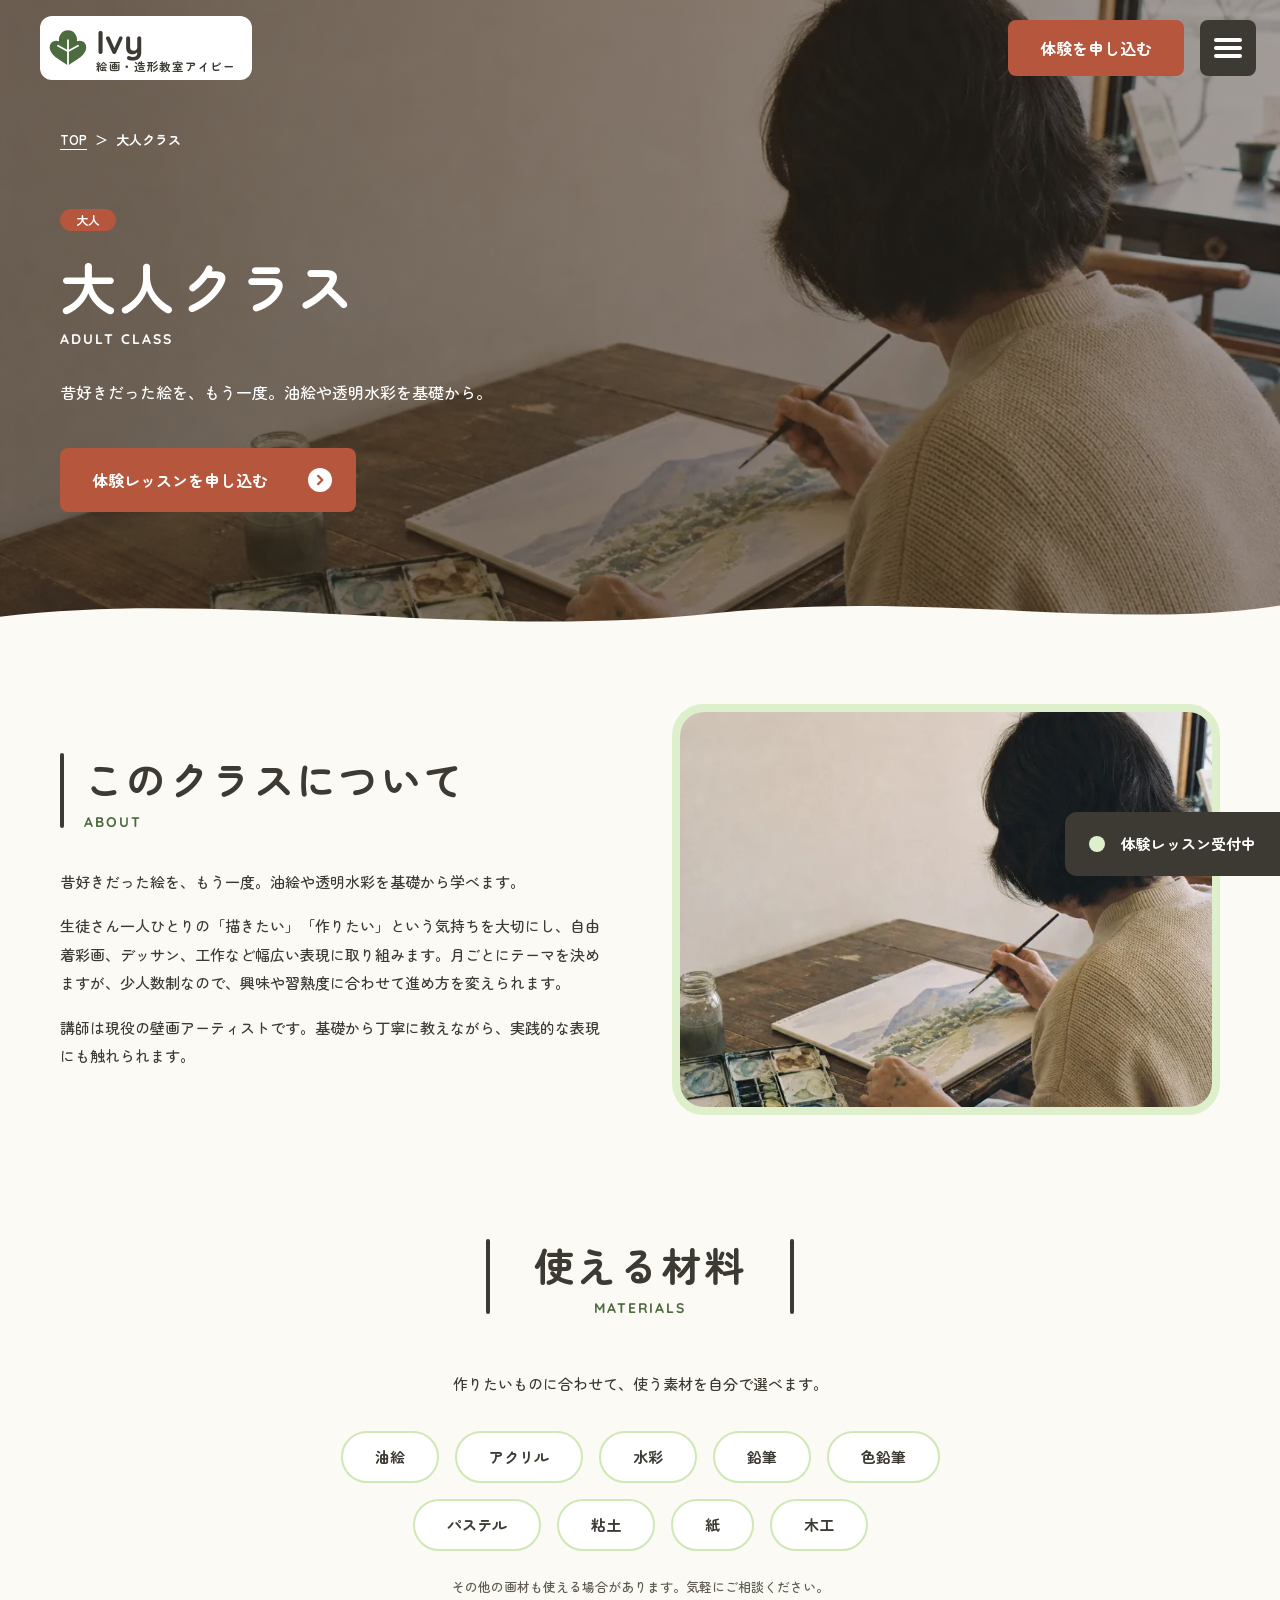
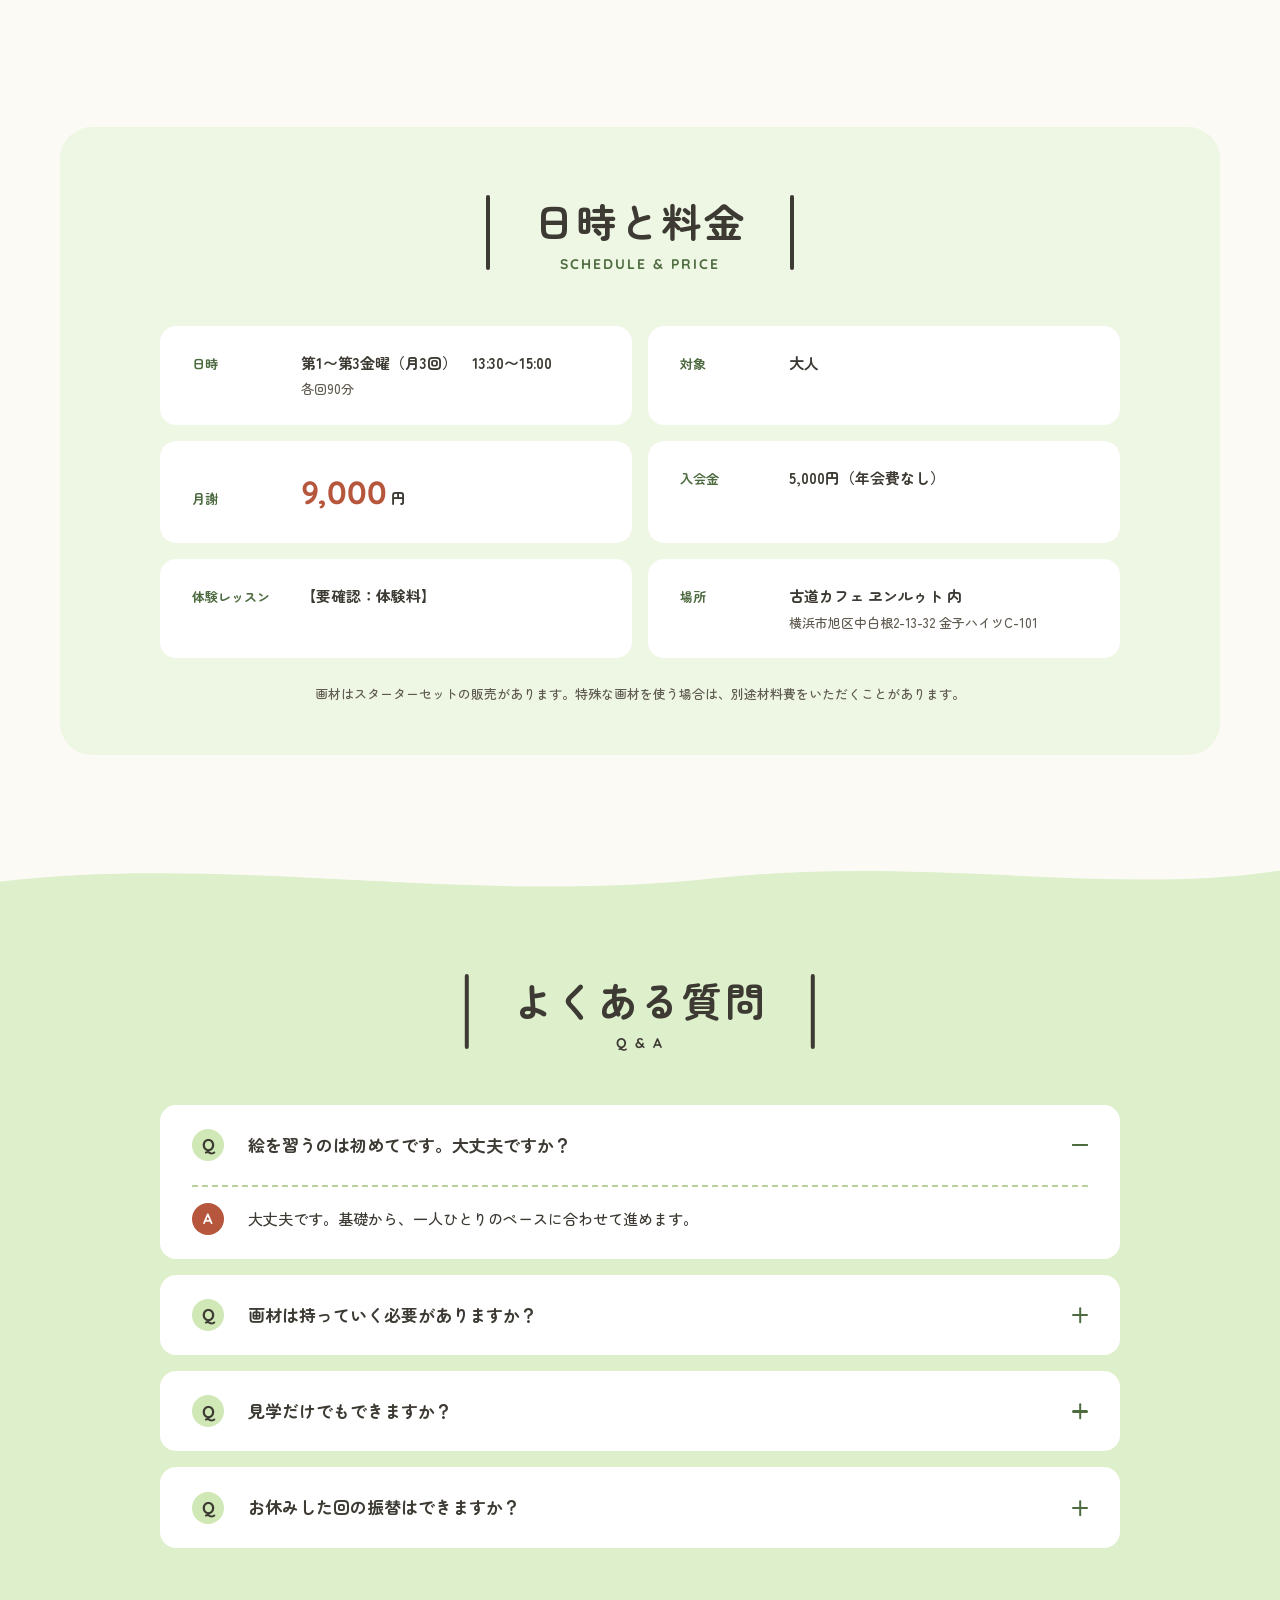
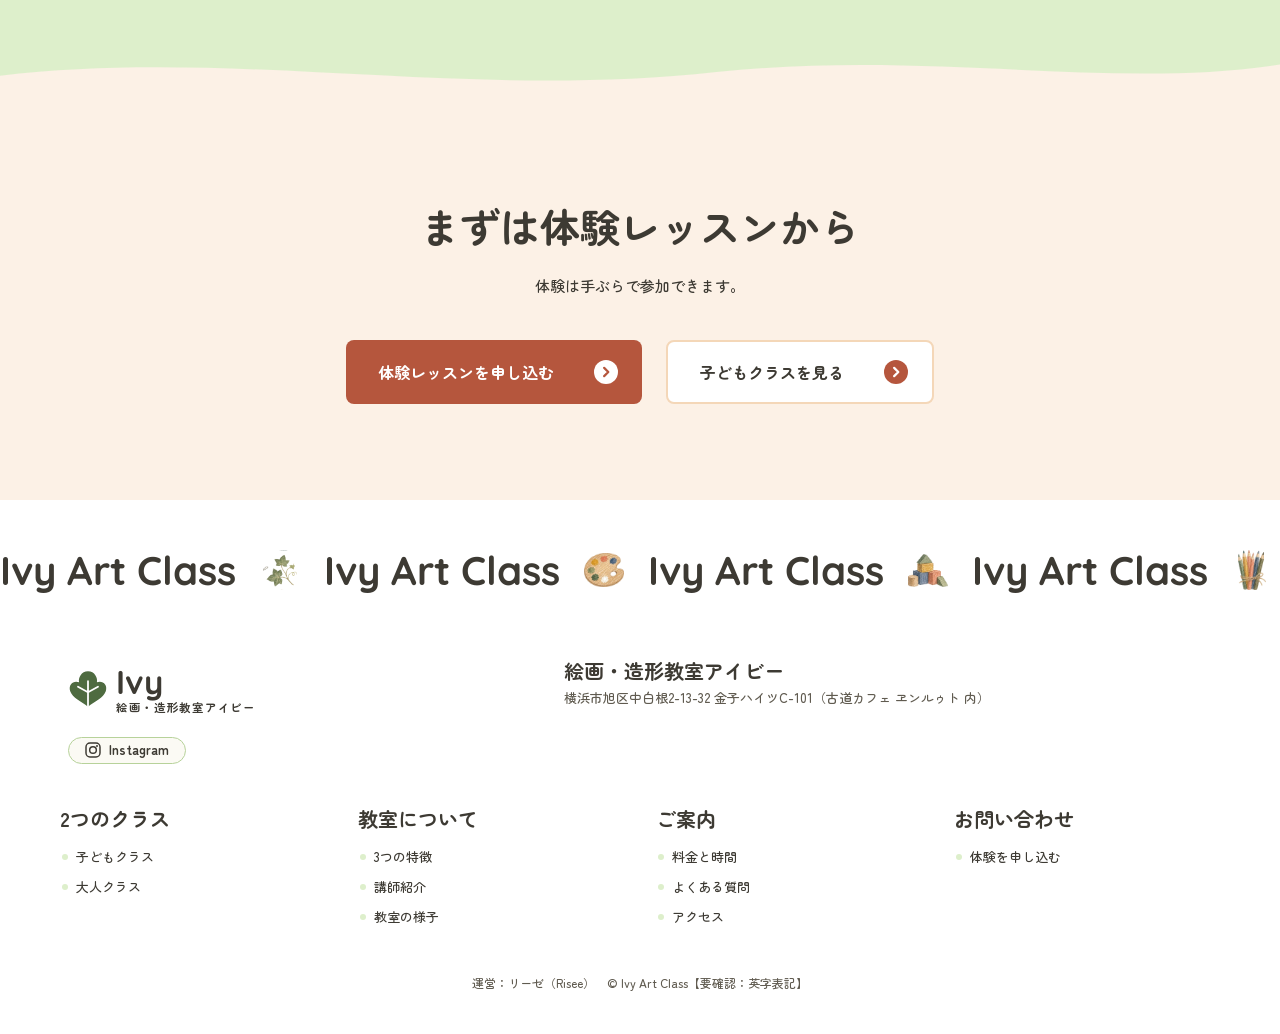
==== adult/index.html @ a54779bf "HP制作ルールで全体チェックして修正 - 申し込みページの先頭に「申し込みフォームへ」ボタン - ボタン内の文字を矢印を除いた部分の中央に - ブレイクポイントを 768／1024 にそろえ、8の倍数" ====
<!doctype html>
<html lang="ja">
<head>
<meta charset="utf-8">
<meta name="viewport" content="width=device-width,initial-scale=1">
<meta name="robots" content="noindex,nofollow">
<title>大人クラス｜絵画・造形教室アイビー</title>
<meta name="description" content="絵画・造形教室アイビーの大人クラス。昔好きだった絵を、もう一度。油絵や透明水彩を基礎から学べます。">
<link rel="icon" href="../assets/img/favicon.svg" type="image/svg+xml">
<meta property="og:type" content="website">
<meta property="og:site_name" content="絵画・造形教室アイビー">
<meta property="og:title" content="大人クラス｜絵画・造形教室アイビー">
<meta property="og:description" content="絵画・造形教室アイビーの大人クラス。昔好きだった絵を、もう一度。油絵や透明水彩を基礎から学べます。">
<meta property="og:image" content="https://mai25milk-web.github.io/ivy-art-top/assets/img/ogp.jpg">
<meta name="twitter:card" content="summary_large_image">
<link rel="preconnect" href="https://fonts.googleapis.com">
<link rel="preconnect" href="https://fonts.gstatic.com" crossorigin>
<link href="https://fonts.googleapis.com/css2?family=Quicksand:wght@700&family=Zen+Maru+Gothic:wght@500;700&display=swap" rel="stylesheet">
<link rel="stylesheet" href="../assets/css/style.css?v=g5">
<link rel="stylesheet" href="../assets/css/sub.css?v=5">
</head>
<body>
<svg width="0" height="0" class="defs" aria-hidden="true">
  <symbol id="leaf" viewBox="-18 -16 36 34"><path fill="currentColor" d="M0-15C6-15 9-9 8-5 13-7 18-3 16 3 14 9 6 12 0 17-6 12-14 9-16 3-18-3-13-7-8-5-9-9-6-15 0-15Z"/><path d="M0 17V-6M0 4 9-1M0 4-9-1" stroke="#fff" stroke-width="1.6" fill="none" stroke-linecap="round"/></symbol>
  <symbol id="insta" viewBox="0 0 24 24"><rect x="1.5" y="1.5" width="21" height="21" rx="6" fill="none" stroke="currentColor" stroke-width="2.2"/><circle cx="12" cy="12" r="5" fill="none" stroke="currentColor" stroke-width="2.2"/><circle cx="18" cy="6" r="1.5" fill="currentColor"/></symbol>
  <symbol id="arrow" viewBox="0 0 26 26"><circle cx="13" cy="13" r="13" fill="currentColor"/><path d="M11 8.5 15.5 13 11 17.5" fill="none" stroke="var(--arrow-fg,#fff)" stroke-width="2.4" stroke-linecap="round" stroke-linejoin="round"/></symbol>
</svg>

<header class="hd" id="top">
  <a class="logo" href="../" aria-label="絵画・造形教室アイビー トップへ">
    <svg class="logo__leaf"><use href="#leaf"/></svg>
    <span class="logo__txt"><b>Ivy</b><small>絵画・造形教室アイビー</small></span>
  </a>
  <div class="hd__r">
    <a class="hd__cta" href="../trial/">体験<span class="only-pc">を</span>申<span class="only-pc">し</span>込<span class="only-pc">む</span></a>
    <button class="hd__menu" type="button" aria-label="メニューを開く" aria-expanded="false" aria-controls="nav"><span></span><span></span><span></span></button>
  </div>
</header>

<nav class="nav" id="nav" hidden>
  <ul>
    <li><a href="../#classes">2つのクラス</a></li>
    <li><a href="../#features">3つの特徴</a></li>
    <li><a href="../#grow">子どもに育てたい力</a></li>
    <li><a href="../#teacher">講師紹介</a></li>
    <li><a href="../#instagram">教室の様子</a></li>
    <li><a href="../#price">料金と時間</a></li>
    <li><a href="../#faq">よくある質問</a></li>
    <li><a href="../#access">アクセス</a></li>
    <li><a href="../trial/">体験を申し込む</a></li>
  </ul>
</nav>

<main>
<section class="sub-hero">
  <img class="sub-hero__bg" src="../assets/img/adult.webp" alt="窓辺の机で、水彩の風景を描いている大人の後ろ姿" width="1100" height="733" fetchpriority="high">
  <div class="sub-hero__in">
    <ol class="crumbs" aria-label="現在の位置"><li><a href="../">TOP</a></li><li aria-current="page">大人クラス</li></ol>
    <p class="tag tag--accent">大人</p>
    <h1>大人クラス</h1>
    <p class="en">ADULT CLASS</p>
    <p class="sub-hero__lead">昔好きだった絵を、もう一度。油絵や透明水彩を基礎から。</p>
    <a class="btn btn--green" href="../trial/">体験レッスンを申し込む<svg><use href="#arrow"/></svg></a>
  </div>
  <svg class="wave" viewBox="0 0 1440 60" preserveAspectRatio="none" aria-hidden="true"><path fill="#FBFAF4" d="M0 34C260 4 520 60 806 30 1050 6 1250 50 1440 22V60H0Z"/></svg>
</section>
<div class="cream">
  <section class="sec about">
    <div class="about__txt">
      <header class="head head--left"><h2>このクラスについて</h2><p>ABOUT</p></header>
      <p>昔好きだった絵を、もう一度。油絵や透明水彩を基礎から学べます。</p>
      <p>生徒さん一人ひとりの「描きたい」「作りたい」という気持ちを大切にし、自由着彩画、デッサン、工作など幅広い表現に取り組みます。月ごとにテーマを決めますが、少人数制なので、興味や習熟度に合わせて進め方を変えられます。</p>
      <p>講師は現役の壁画アーティストです。基礎から丁寧に教えながら、実践的な表現にも触れられます。</p>
    </div>
    <div class="about__ph"><img src="../assets/img/adult2.webp" alt="水彩の風景画に筆を入れる大人の手元" width="900" height="600" loading="lazy"></div>
  </section>

  <section class="sec sec--tight">
    <header class="head"><h2>使える材料</h2><p>MATERIALS</p></header>
    <p class="lead-c">作りたいものに合わせて、使う素材を自分で選べます。</p>
    <ul class="mats-l"><li>油絵</li><li>アクリル</li><li>水彩</li><li>鉛筆</li><li>色鉛筆</li><li>パステル</li><li>粘土</li><li>紙</li><li>木工</li></ul>
    <p class="note-c">その他の画材も使える場合があります。気軽にご相談ください。</p>
  </section>

  <section class="sec">
    <div class="price__box">
      <header class="head"><h2>日時と料金</h2><p>SCHEDULE &amp; PRICE</p></header>
      <dl class="sched">
        <div><dt>日時</dt><dd>第1〜第3金曜（月3回）　13:30〜15:00<br><small>各回90分</small></dd></div>
        <div><dt>対象</dt><dd>大人</dd></div>
        <div><dt>月謝</dt><dd><b>9,000</b>円</dd></div>
        <div><dt>入会金</dt><dd>5,000円（年会費なし）</dd></div>
        <div><dt>体験レッスン</dt><dd>【要確認：体験料】</dd></div>
        <div><dt>場所</dt><dd>古道カフェ ヱンルゥト 内<br><small>横浜市旭区中白根2-13-32 金子ハイツC-101</small></dd></div>
      </dl>
      <p class="price__note">画材はスターターセットの販売があります。特殊な画材を使う場合は、別途材料費をいただくことがあります。</p>
    </div>
  </section>
  <svg class="wave wave--down" viewBox="0 0 1440 60" preserveAspectRatio="none" aria-hidden="true"><path fill="#DDEFCB" d="M0 34C260 4 520 60 806 30 1050 6 1250 50 1440 22V60H0Z"/></svg>
</div>

<div class="band band--faq">
  <section class="sec" id="faq">
    <header class="head"><h2>よくある質問</h2><p>Q &amp; A</p></header>
    <div class="faq">
      <details open><summary><i>Q</i>絵を習うのは初めてです。大丈夫ですか？</summary><p><i>A</i>大丈夫です。基礎から、一人ひとりのペースに合わせて進めます。</p></details>
      <details><summary><i>Q</i>画材は持っていく必要がありますか？</summary><p><i>A</i>体験は手ぶらで参加できます。入会後はスターターセット（販売）から始められます。</p></details>
      <details><summary><i>Q</i>見学だけでもできますか？</summary><p><i>A</i>【要確認：見学の可否・料金・申込方法】</p></details>
      <details><summary><i>Q</i>お休みした回の振替はできますか？</summary><p><i>A</i>【要確認：振替ルール】</p></details>
    </div>
  </section>
  <svg class="wave" viewBox="0 0 1440 60" preserveAspectRatio="none" aria-hidden="true"><path fill="#FCF1E6" d="M0 34C260 4 520 60 806 30 1050 6 1250 50 1440 22V60H0Z"/></svg>
</div>

<section class="cta-b">
  <h2>まずは体験レッスンから</h2>
  <p>体験は手ぶらで参加できます。</p>
  <div class="cta-b__btns">
    <a class="btn btn--green" href="../trial/">体験レッスンを申し込む<svg><use href="#arrow"/></svg></a>
    <a class="btn btn--white" href="../kids/">子どもクラスを見る<svg><use href="#arrow"/></svg></a>
  </div>
</section>
</main>

<footer class="ft">
  <div class="mq" aria-hidden="true"><div class="mq__track">
    <span>Ivy Art Class</span><img src="../assets/img/ic-ivy.webp" alt="" loading="lazy"><span>Ivy Art Class</span><img src="../assets/img/ic-palette.webp" alt="" loading="lazy"><span>Ivy Art Class</span><img src="../assets/img/ic-blocks.webp" alt="" loading="lazy"><span>Ivy Art Class</span><img src="../assets/img/ic-pencils.webp" alt="" loading="lazy">
    <span>Ivy Art Class</span><img src="../assets/img/ic-ivy.webp" alt="" loading="lazy"><span>Ivy Art Class</span><img src="../assets/img/ic-palette.webp" alt="" loading="lazy"><span>Ivy Art Class</span><img src="../assets/img/ic-blocks.webp" alt="" loading="lazy"><span>Ivy Art Class</span><img src="../assets/img/ic-pencils.webp" alt="" loading="lazy">
  </div></div>
  <div class="ft__main">
    <div class="ft__brand">
      <a class="logo" href="../"><svg class="logo__leaf"><use href="#leaf"/></svg><span class="logo__txt"><b>Ivy</b><small>絵画・造形教室アイビー</small></span></a>
      <a class="ft__insta" href="https://www.instagram.com/painting.art.class/" target="_blank" rel="noopener"><svg><use href="#insta"/></svg>Instagram</a>
    </div>
    <div class="ft__addr">
      <h2>絵画・造形教室アイビー</h2>
      <p>横浜市旭区中白根2-13-32 金子ハイツC-101<br class="only-sp">（古道カフェ ヱンルゥト 内）</p>
    </div>
  </div>
  <div class="ft__cols">
    <div><h3>2つのクラス</h3><ul><li><a href="../kids/">子どもクラス</a></li><li><a href="../adult/">大人クラス</a></li></ul></div>
    <div><h3>教室について</h3><ul><li><a href="../#features">3つの特徴</a></li><li><a href="../#teacher">講師紹介</a></li><li><a href="../#instagram">教室の様子</a></li></ul></div>
    <div><h3>ご案内</h3><ul><li><a href="../#price">料金と時間</a></li><li><a href="../#faq">よくある質問</a></li><li><a href="../#access">アクセス</a></li></ul></div>
    <div><h3>お問い合わせ</h3><ul><li><a href="../trial/">体験を申し込む</a></li></ul></div>
  </div>
  <p class="ft__c">運営：リーゼ（Risee）　© Ivy Art Class【要確認：英字表記】</p>
</footer>

<a class="tab" href="../trial/"><i></i>体験レッスン受付中</a>
<a class="spbar" href="../trial/">体験を申し込む<svg><use href="#arrow"/></svg></a>
<script src="../assets/js/vendor/gsap.min.js"></script>
<script src="../assets/js/vendor/ScrollTrigger.min.js"></script>
<script src="../assets/js/main.js?v=2"></script>
</body>
</html>
---- assets/css/style.css ----
/* 絵画・造形教室アイビー TOP */
/* 色は3つに分ける：ベース（白・生成り）70％／メイン（パステルグリーン）25％／アクセント（テラコッタ）5％。テラコッタはボタン・重要な数字だけ。ラベルや見出しの英字は深い緑、申し込みまわりの面はピーチ */
:root{
  --main:#DDEFCB;--main-dk:#CFE8B6;--main-pale:#FBFAF4;--main-pale2:#EEF6E4;--line:#B7D29A;--green-dk:#4E6B40;
  --peach:#F4D7B8;--peach-pale:#FCF1E6;
  --accent:#B5563D;--accent-dk:#9A4733;
  --ink:#3D3A33;--sub:#605B50;--shade:#2B1D10;
  /* 余白のトークン（8の倍数。4だけ例外） */
  --s-xs:4px;--s-1:8px;--s-2:16px;--s-3:24px;--s-4:32px;--s-5:40px;--s-6:48px;--s-7:64px;--s-8:80px;--s-9:96px;--s-10:128px;
  /* 見出し4段（PC） */
  --h-1:56px;--h-2:40px;--h-3:28px;--h-4:20px;
  --ease:cubic-bezier(.4,.4,0,1);--slow:cubic-bezier(.65,0,.35,1)
}
@media (max-width:767px){:root{--h-1:36px;--h-2:28px;--h-3:22px;--h-4:18px}}
*{box-sizing:border-box;margin:0;padding:0}
html{scroll-padding-top:var(--s-9)}
body{font-family:"Zen Maru Gothic",sans-serif;font-weight:500;color:var(--ink);background:#fff;line-height:1.9;font-size:15px;-webkit-font-smoothing:antialiased;overflow-x:clip}
img{display:block;max-width:100%;height:auto}
a{color:inherit;text-decoration:none}
ul{list-style:none}
em,i{font-style:normal}
h1,h2,h3{font-weight:700;line-height:1.5}
button{font:inherit;color:inherit;background:none;border:0;cursor:pointer}
.defs{position:absolute}
.en{font-family:Quicksand,sans-serif;font-weight:700;letter-spacing:.14em;color:var(--green-dk);font-size:14px}
.only-sp{display:none}
:focus-visible{outline:3px solid var(--green-dk);outline-offset:2px}

/* ヘッダー */
.hd{position:fixed;inset:0 0 auto;z-index:30;height:96px;display:flex;justify-content:space-between;align-items:center;padding:0 var(--s-3) 0 var(--s-5);pointer-events:none}
.hd>*{pointer-events:auto}
.logo{display:flex;align-items:center;gap:var(--s-1);padding:var(--s-1) var(--s-2) var(--s-1) var(--s-1);border-radius:12px;transition:background .4s var(--ease)}
.hd.is-scrolled .logo{background:#fff}
.logo__leaf{width:40px;height:40px;color:var(--green-dk)}
.logo__txt{display:flex;flex-direction:column;line-height:1.1}
.logo__txt b{font-family:Quicksand,sans-serif;font-size:33px}
.logo__txt small{font-size:11.5px;font-weight:700;letter-spacing:.06em}
.hd__r{display:flex;gap:var(--s-2)}
.hd__cta{display:flex;align-items:center;height:56px;padding:0 var(--s-4);border-radius:8px;background:var(--accent);color:#fff;font-weight:700;font-size:16px;transition:background .4s var(--ease)}
.hd__cta:hover{background:var(--accent-dk)}
.hd__menu{width:56px;height:56px;border-radius:8px;background:var(--ink);display:flex;flex-direction:column;justify-content:center;align-items:center;gap:var(--s-xs)}
.hd__menu span{display:block;width:28px;height:4px;border-radius:2px;background:#fff;transition:transform .3s var(--ease),opacity .3s}
.hd__menu[aria-expanded=true] span:nth-child(1){transform:translateY(8px) rotate(45deg)}
.hd__menu[aria-expanded=true] span:nth-child(2){opacity:0}
.hd__menu[aria-expanded=true] span:nth-child(3){transform:translateY(-8px) rotate(-45deg)}
.nav{position:fixed;inset:0;z-index:25;background:var(--main);display:grid;place-items:center;overflow:auto;padding:var(--s-9) var(--s-3) var(--s-5)}
.nav[hidden]{display:none}
.nav li{text-align:center;margin:var(--s-1) 0}
.nav a{font-size:20px;font-weight:700}
.nav a:hover{text-decoration:underline}

/* ボタン：文字は矢印を除いた部分の中央、矢印は右端に固定 */
.btn{position:relative;display:inline-flex;align-items:center;justify-content:center;min-height:64px;padding:0 calc(var(--s-8) + var(--s-1)) 0 var(--s-4);border-radius:8px;font-weight:700;font-size:16px;line-height:1.5;text-align:center;transition:background .4s var(--ease)}
.btn svg{position:absolute;right:var(--s-3);top:50%;width:24px;height:24px;margin-top:-12px;transition:transform .4s var(--ease)}
.btn:hover svg{transform:translateX(4px)}
.btn--green{background:var(--accent);color:#fff;--arrow-fg:var(--accent)}
.btn--green svg{color:#fff}
.btn--green:hover{background:var(--accent-dk)}
.btn--white{background:#fff;color:var(--ink)}
.btn--white svg{color:var(--accent)}
.go{display:inline-flex;align-items:center;gap:var(--s-1);margin-top:var(--s-2);font-weight:700;color:var(--accent)}
.go svg{width:24px;height:24px;transition:transform .4s var(--ease)}
.go:hover svg{transform:translateX(4px)}

/* ヒーロー */
.hero{position:relative;height:960px;background:#fff;overflow:hidden}
.hero__copy{position:absolute;z-index:2;left:clamp(40px,calc(40px + (100vw - 1024px) * .096),80px);top:112px;width:520px}
.hero__palette{position:absolute;right:var(--s-4);top:0;width:120px}
.hero__catch{margin-top:136px;font-size:var(--h-1);font-weight:700;letter-spacing:0;line-height:1.5;white-space:nowrap}
.nw{white-space:nowrap}
.hero__catch span{display:block;padding-bottom:var(--s-1);margin-bottom:var(--s-2);border-bottom:2px dashed var(--main)}
.hero__catch span:first-child{font-size:var(--h-3);letter-spacing:.12em;border:0;padding:0;margin-bottom:var(--s-xs)}
.hero__sub{font-size:15px;font-weight:700;line-height:1.9}
.hero__cta{margin-top:var(--s-3)}
.hero__ils{display:flex;justify-content:space-between;align-items:flex-end;margin-top:var(--s-3);width:400px;padding-left:var(--s-6)}
.hero__ils img:first-child{width:80px}.hero__ils img:last-child{width:176px}
.hero__strip{position:absolute;z-index:1;left:clamp(560px,calc(560px + (100vw - 1024px) * .0962),600px);right:var(--s-5);top:96px;aspect-ratio:7/6}
.frame{position:absolute;border:8px solid var(--main);border-radius:32px;overflow:hidden;background:var(--main)}
/* 写真は1枠だけ。大きめの楕円で教室の様子を見せる */
.frame--a{left:0;top:0;width:100%;aspect-ratio:7/6;border-radius:50%}
.frame img{position:absolute;inset:0;width:100%;height:100%;object-fit:cover;opacity:0;transform:scale(1.07);transition:opacity 3s var(--slow),transform 9s linear}
.frame img.is-on{opacity:1;transform:none}
.hero__scroll{position:absolute;z-index:2;left:var(--s-3);bottom:var(--s-4);width:64px;height:96px;overflow:hidden}
.hero__scroll span{padding-left:var(--s-2);font-family:Quicksand,sans-serif;font-weight:700;font-size:11px;letter-spacing:.14em}
.hero__scroll::after{content:"";position:absolute;left:0;top:24px;width:1.5px;height:72px;background:rgba(90,60,34,.25)}
.hero__scroll::before{content:"";position:absolute;z-index:1;left:0;top:24px;width:1.5px;height:72px;background:var(--ink);animation:kvline 2.4s var(--slow) infinite}
@keyframes kvline{0%{transform:translateY(-100%)}to{transform:translateY(100%)}}
.hero__arc{position:absolute;left:0;right:0;bottom:0;width:100%;height:280px;fill:var(--main)}
@keyframes flow{to{transform:translateX(-50%)}}

/* 黄色の帯 */
.band{position:relative;background:var(--main)}
.classes{display:grid;grid-template-columns:280px minmax(0,1fr);gap:var(--s-5);align-items:center;max-width:1320px;margin:0 auto;padding:var(--s-7) var(--s-5) var(--s-7) var(--s-4);background:#fff;border-radius:32px;width:calc(100% - 120px);position:relative;top:var(--s-5);margin-bottom:var(--s-5)}
.classes__head{text-align:center}
.classes__head h2{font-size:var(--h-2);letter-spacing:.06em}
.classes__head p:last-child{margin-top:var(--s-2);font-size:14px}
.classes__list{display:grid;grid-template-columns:repeat(2,minmax(0,1fr));gap:var(--s-5)}
.pl{aspect-ratio:430/280;overflow:hidden;border-radius:16px;border:4px solid var(--main)}
.pl img{width:100%;height:118%;max-width:none;object-fit:cover}
.tag{display:inline-block;padding:0 var(--s-2);margin-top:var(--s-3);border-radius:99px;font-size:12px;font-weight:700}
.tag--main{background:var(--main-dk);color:var(--ink)}.tag--accent{background:var(--accent);color:#fff}
.class h3{font-size:var(--h-3);letter-spacing:.08em;margin-top:var(--s-1)}
.class>p:not(.tag){min-height:56px}

.hello{display:grid;grid-template-columns:minmax(0,1fr) minmax(0,1fr);gap:var(--s-5) var(--s-7);max-width:1320px;width:calc(100% - 120px);margin:0 auto;padding:var(--s-9) 0 0}
.hello__photos{position:relative;height:544px}
.hello__photos>img{position:absolute;padding:var(--s-1);background:#fff;border-radius:16px;object-fit:cover;height:auto}
.hello__photos>img:nth-child(1){left:2%;top:0;width:min(384px,86%);aspect-ratio:38/27;transform:rotate(-6deg)}
.hello__photos>img:nth-child(2){right:0;top:216px;width:min(336px,64%);aspect-ratio:34/24;transform:rotate(5deg)}
.hello__photos>img:nth-child(3){left:0;top:320px;width:min(280px,54%);aspect-ratio:28/20;transform:rotate(-3deg)}
.hello__photos>img.hello__deco{left:66%;top:0;width:112px;padding:0;background:none;border-radius:0;aspect-ratio:auto}
.hello__txt{padding-top:var(--s-7)}
.hello h2{font-size:var(--h-3);letter-spacing:.1em}
.hello h2 span{display:block;max-width:440px;padding-bottom:var(--s-1);margin-bottom:var(--s-2);border-bottom:2px dashed #fff}
.hello__txt>p{margin:var(--s-3) 0 var(--s-5);line-height:2.1;max-width:560px}
.hello__figs{grid-column:1/-1;display:flex;justify-content:space-around;align-items:flex-end;padding-bottom:var(--s-4)}
.hello__figs figure{display:flex;flex-direction:column;align-items:center}
.hello__figs img{width:232px}
.bubble{position:relative;background:#fff;padding:var(--s-xs) var(--s-2);border-radius:99px;font-size:14px;font-weight:700;margin-bottom:var(--s-2);white-space:nowrap}
.bubble::after{content:"";position:absolute;left:50%;bottom:-8px;margin-left:-7px;border:7px solid transparent;border-top-color:#fff;border-bottom:0}
.wave{display:block;width:100%;height:56px}

/* クリーム */
.cream{background:var(--main-pale);position:relative}
.sec{position:relative;max-width:1320px;width:calc(100% - 120px);margin:0 auto;padding:var(--s-7) 0 var(--s-9)}
.sec--tight{padding-top:var(--s-3);padding-bottom:var(--s-7)}
.sec__deco{position:absolute;right:var(--s-5);top:var(--s-3);width:144px}
.head{text-align:center;display:inline-block;position:relative;left:50%;transform:translateX(-50%);padding:0 var(--s-6);margin-bottom:var(--s-6)}
.head::before,.head::after{content:"";position:absolute;top:4px;bottom:8px;width:4px;border-radius:2px;background:var(--ink)}
.head::before{left:0}.head::after{right:0}
.head h2{font-size:var(--h-2);letter-spacing:.06em;white-space:nowrap}
.head p{font-family:Quicksand,sans-serif;font-weight:700;font-size:14px;letter-spacing:.14em;color:var(--green-dk)}
.cards{display:grid;grid-template-columns:repeat(3,minmax(0,1fr));gap:var(--s-4)}
.card{background:#fff;border-radius:24px;padding:var(--s-4);display:flex;flex-direction:column}
.card__top{display:flex;justify-content:space-between;gap:var(--s-1);align-items:flex-start}
.card .en{font-size:12px}
.card h3{font-size:var(--h-3);line-height:1.4;letter-spacing:.04em}
.ic{flex:none;width:72px;height:72px;border-radius:50%;background:var(--main-pale);display:grid;place-items:center}
.ic img{width:56px;height:56px;object-fit:contain}
.ic--lg{width:128px;height:128px}.ic--lg img{width:96px;height:96px}
.card>p{margin:var(--s-2) 0 var(--s-3);font-size:14px}
.card__ph{margin-top:auto;width:100%;aspect-ratio:364/280;object-fit:cover;border-radius:16px;border:2px solid var(--main)}
/* 使える材料（9種類） */
.mats{margin:0 0 var(--s-3);padding:var(--s-2);background:var(--main-pale);border-radius:16px}
.mats__label{font-size:13px;font-weight:700;margin-bottom:var(--s-1)}
.mats ul{display:flex;flex-wrap:wrap;gap:var(--s-1)}
.mats li{padding:0 var(--s-2);background:var(--main-dk);border-radius:99px;font-size:14px;font-weight:700;line-height:32px}
.lead{text-align:center;font-size:16px;margin-bottom:var(--s-6)}
.powers{display:grid;grid-template-columns:repeat(3,minmax(0,1fr));gap:var(--s-4)}
.powers article{background:#fff;border-radius:24px;padding:var(--s-4) var(--s-5);text-align:center}
.powers .ic{margin:0 auto var(--s-2)}
.powers h3{font-size:var(--h-4);letter-spacing:.04em}
.powers p{font-size:14px;margin-top:var(--s-1)}

/* 講師：写真の上は黒のオーバーレイで文字を読ませる */
.teacher{background:var(--main)}
.teacher__band{position:relative;height:520px;display:flex;flex-direction:column;align-items:center;justify-content:center;color:#fff;text-align:center;overflow:hidden;background:var(--shade)}
.teacher__bg{position:absolute;inset:-10% 0;background:linear-gradient(rgba(43,29,16,.6),rgba(43,29,16,.6)),url(../img/mural.webp) center/cover}
.teacher__band>:not(.teacher__bg){position:relative;z-index:1}
.teacher__band h2{font-size:var(--h-2);letter-spacing:.12em}
.teacher__band .en{color:#fff;margin-bottom:var(--s-3)}
.teacher__band>.teacher__wave{position:absolute;left:0;bottom:-1px;width:100%;height:40px}
.teacher__body{padding:var(--s-6) var(--s-3) var(--s-7)}
.teacher__card{display:flex;justify-content:space-between;gap:var(--s-4);max-width:1040px;margin:0 auto;padding:var(--s-6);background:#fff;border-radius:24px}
.teacher__card h3{font-size:var(--h-4)}
.teacher__card>img{flex:none;width:280px;object-fit:contain}
.badges{display:flex;flex-wrap:wrap;gap:var(--s-1);margin:var(--s-1) 0 var(--s-2)}
.badges li{padding:0 var(--s-2);background:var(--main-pale2);border-radius:99px;font-size:13px;font-weight:700}
.wave--cream{height:48px}

/* Instagram */
.insta{display:grid;grid-template-columns:280px minmax(0,1fr);gap:var(--s-4);align-items:center;max-width:1320px;width:calc(100% - 120px);margin:0 auto;padding:var(--s-6) var(--s-6) var(--s-6) var(--s-4);background:#fff;border-radius:32px;position:relative;top:var(--s-4);margin-bottom:var(--s-9)}
.insta__head{text-align:center}
.insta__head h2{font-size:var(--h-2);letter-spacing:.06em}
.insta__head p:not(.en){font-size:14px;margin:var(--s-2) auto var(--s-3);max-width:192px}
.insta__btn{display:inline-flex;align-items:center;gap:var(--s-1);height:48px;padding:0 var(--s-3);background:var(--accent);color:#fff;font-weight:700;font-size:14px;border-radius:8px;transition:background .4s var(--ease)}
.insta__btn:hover{background:var(--accent-dk)}
.insta__btn svg{width:24px;height:24px}

/* 料金 */
.price{max-width:1320px;width:calc(100% - 120px);margin:0 auto var(--s-7)}
.price__box{background:var(--main-pale2);border-radius:32px;padding:var(--s-7) var(--s-6) var(--s-6)}
.price__list{display:grid;grid-template-columns:repeat(2,minmax(0,1fr));gap:var(--s-3)}
.price__list article{background:#fff;border-radius:24px;padding:var(--s-2) var(--s-4) var(--s-3)}
.price__list h3{font-size:var(--h-4);margin-top:var(--s-1)}
.price__time{font-size:14px;color:var(--sub);padding-bottom:var(--s-2);margin-bottom:var(--s-2);border-bottom:2px dashed var(--line)}
.price__yen{display:flex;align-items:baseline;gap:var(--s-1)}
.price__yen small{font-size:14px;font-weight:700}
.price__yen b{font-family:Quicksand,sans-serif;font-size:46px;line-height:1.2;color:var(--accent)}
.price__info{display:grid;grid-template-columns:repeat(4,minmax(0,1fr));background:#fff;border-radius:16px;margin-top:var(--s-4);padding:var(--s-2) 0}
.price__info div{display:flex;justify-content:center;flex-wrap:wrap;gap:0 var(--s-2);font-weight:700;padding:0 var(--s-2);text-align:center}
.price__info div+div{border-left:1.5px solid var(--line)}
.price__note{text-align:center;font-size:13px;color:var(--sub);margin-top:var(--s-3)}

/* FAQ（黄色の帯） */
.band--faq .sec{padding:var(--s-7) 0 var(--s-8)}
.faq{max-width:960px;margin:0 auto}
.faq details{background:#fff;border-radius:16px;margin-bottom:var(--s-2)}
.faq summary{display:flex;align-items:center;gap:var(--s-3);padding:var(--s-3) var(--s-7) var(--s-3) var(--s-4);font-size:17px;font-weight:700;cursor:pointer;list-style:none;position:relative}
.faq summary::-webkit-details-marker{display:none}
.faq summary::before,.faq summary::after{content:"";position:absolute;right:var(--s-4);top:50%;width:16px;height:2.4px;margin-top:-1px;background:var(--green-dk);border-radius:2px;transition:transform .3s var(--ease)}
.faq summary::after{transform:rotate(90deg)}
.faq details[open] summary::after{transform:rotate(0)}
.faq i{flex:none;display:grid;place-items:center;width:32px;height:32px;border-radius:50%;background:var(--main-dk);font-family:Quicksand,sans-serif;font-weight:700;line-height:1}
.faq details>p{display:flex;gap:var(--s-3);align-items:center;margin:0 var(--s-4);padding:var(--s-2) 0 var(--s-3);border-top:2px dashed var(--line)}
.faq details>p i{background:var(--accent);color:#fff}

/* アクセス */
.access{display:grid;grid-template-columns:minmax(0,1fr) minmax(0,1fr);gap:var(--s-6);max-width:1120px;margin:0 auto;padding:var(--s-5);background:#fff;border-radius:24px}
.access iframe{width:100%;height:336px;border:0;border-radius:16px;background:var(--main-pale2)}
.access h3{font-size:var(--h-4);margin:var(--s-2) 0}
.access dl div{display:grid;grid-template-columns:96px minmax(0,1fr);gap:var(--s-2);margin-bottom:var(--s-2);align-items:start}
.access dt{background:var(--green-dk);color:#fff;border-radius:99px;text-align:center;font-size:12px;font-weight:700;line-height:24px;margin-top:var(--s-xs)}
.wave--down{margin-top:-1px}

/* 体験申込 */
.contact{position:relative;background:var(--main);padding:var(--s-6) var(--s-3) 144px}
.contact__form,.contact__dm{max-width:1000px;margin:0 auto;border-radius:24px}
.contact__form{background:#fff;padding:var(--s-2)}
.contact__in{display:flex;align-items:center;justify-content:space-between;gap:var(--s-3);padding:var(--s-4) var(--s-6);background:var(--peach-pale);border:2px dashed var(--peach);border-radius:16px}
.contact__in h2{font-size:var(--h-3);padding-bottom:var(--s-1);margin-bottom:var(--s-2);border-bottom:2px dashed var(--main);display:inline-block}
.contact__in p{font-size:14px}
.contact__in img{width:160px}
.contact__in .btn{flex:none;min-width:240px}
.contact__dm{position:relative;margin-top:var(--s-7);background:var(--peach);padding:var(--s-6) var(--s-5) var(--s-5)}
.contact__label{position:absolute;left:50%;top:-24px;transform:translateX(-50%);display:flex;align-items:center;gap:var(--s-1);height:48px;padding:0 var(--s-4);background:#fff;border-radius:99px;font-weight:700;white-space:nowrap}
.contact__label svg{width:24px;height:24px;color:var(--accent)}
.contact__box{display:flex;justify-content:space-between;align-items:center;gap:var(--s-3);padding:var(--s-3) var(--s-5);background:#fff;border-radius:16px}
.contact__box .btn{flex:none;min-width:240px}
.contact__arc{position:absolute;left:0;bottom:-1px;width:100%;height:72px}

/* フッター */
.ft{background:#fff;padding-bottom:var(--s-5);overflow:hidden}
.mq{padding:var(--s-4) 0 var(--s-6);overflow:hidden}
.mq__track{display:flex;align-items:center;gap:var(--s-3);width:max-content;animation:flow 50s linear infinite}
.mq span{font-family:Quicksand,sans-serif;font-weight:700;font-size:40px;white-space:nowrap}
.mq img{width:40px;height:40px;object-fit:contain}
.ft__main{display:flex;gap:var(--s-7);max-width:1200px;width:calc(100% - 120px);margin:0 auto var(--s-5)}
.ft__insta{display:flex;align-items:center;gap:var(--s-1);width:max-content;margin:var(--s-2) 0 0 var(--s-1);padding:0 var(--s-2);border:1.5px solid var(--line);border-radius:99px;background:var(--main-pale);font-size:13px;font-weight:700}
.ft__insta svg{width:16px;height:16px}
.ft__brand{width:440px}.ft__addr h2{font-size:var(--h-4)}
.ft__addr p{font-size:13px;color:var(--sub)}
.ft__cols{display:grid;grid-template-columns:repeat(4,minmax(0,1fr));gap:var(--s-4);max-width:1200px;width:calc(100% - 120px);margin:0 auto var(--s-5)}
.ft__cols h3{font-size:var(--h-4);margin-bottom:var(--s-1)}
.ft__cols li{position:relative;padding-left:var(--s-2);font-size:13px;line-height:2.3}
.ft__cols li::before{content:"";position:absolute;left:2px;top:12px;width:6px;height:6px;border-radius:50%;background:var(--main)}
.ft__cols a:hover{color:var(--accent)}
.ft__c{text-align:center;font-size:12px;color:var(--sub)}

/* 固定 */
.tab{position:fixed;right:0;bottom:var(--s-3);z-index:20;display:flex;align-items:center;gap:var(--s-2);height:64px;padding:0 var(--s-3);background:var(--ink);color:#fff;font-weight:700;border-radius:12px 0 0 12px}
.tab i{width:16px;height:16px;border-radius:50%;background:var(--main)}
.spbar{display:none}

/* 幕 */
.curtain{display:none}
.splash .curtain,.curtain.is-out{display:grid;place-items:center;position:fixed;inset:0;z-index:50;background:var(--main);transition:background-color 1.5s var(--slow)}
.curtain.is-out{background-color:transparent;pointer-events:none}
.curtain__logo{text-align:center;opacity:0;transition:opacity 1.2s ease,transform 1.7s var(--slow);line-height:1.2}
.curtain.is-in .curtain__logo{opacity:1}
.curtain__logo svg{display:block;width:84px;height:80px;margin:0 auto var(--s-xs);color:var(--green-dk)}
.curtain__logo p{font-family:Quicksand,sans-serif;font-weight:700;font-size:56px}
.curtain__logo small{font-size:15px;font-weight:700;letter-spacing:.08em}
.splash .hd,.splash .tab,.splash .spbar{opacity:0}
.hd,.tab,.spbar{transition:opacity 1.2s ease}
.splash .hero__copy>*,.splash .hero__catch span,.splash .hero__scroll{opacity:0;translate:0 18px}
.splash .frame{opacity:0}
.splash .hero__arc{translate:0 90px}
.hero__copy>*,.hero__catch span,.hero__scroll,.hero__arc{transition:opacity 1.6s ease,translate 1.6s var(--slow)}
.frame{transition:opacity 1.6s ease}
.hero__catch span:nth-child(2),.frame:nth-child(2){transition-delay:.2s}
.hero__sub,.hero__cta,.frame:nth-child(3){transition-delay:.4s}
.hero__ils,.hero__scroll{transition-delay:.6s}

/* 静かな出現 */
.rv{opacity:0;translate:0 24px;transition:opacity 1.5s ease var(--d,0s),translate 1.5s var(--slow) var(--d,0s)}
.rv.on{opacity:1;translate:none}

/* 横スクロール（1024px以上） */
.steps{display:none}
@media (min-width:1024px){
  .has-h #features{max-width:none;width:100%;height:100vh;min-height:640px;padding:var(--s-9) 0 0;overflow:hidden}
  .has-h .sec__deco{display:none}
  .has-h #features .head{margin-bottom:var(--s-2)}
  .has-h .steps{display:flex;position:relative;gap:var(--s-9);justify-content:center;list-style:none;margin:0 auto var(--s-3);width:max-content;padding-bottom:var(--s-2);font-size:13px;font-weight:700;color:var(--sub)}
  .has-h .steps b{font-family:Quicksand,sans-serif;margin-right:var(--s-1)}
  .has-h .steps li{transition:color .6s}.has-h .steps li.is-on{color:var(--accent)}
  .has-h .steps>i{position:absolute;left:0;right:0;bottom:0;height:4px;background:var(--line);border-radius:2px;overflow:hidden}
  .has-h .steps>i>i{display:block;height:100%;background:var(--accent);transform:scaleX(0);transform-origin:0 50%}
  .has-h .cards{display:flex;gap:var(--s-5);width:max-content;padding:0 max(64px,calc(50vw - 480px))}
  .has-h .card{width:min(960px,calc(100vw - 128px));height:min(calc(100vh - 288px),480px);display:grid;grid-template-columns:minmax(0,5fr) minmax(0,6fr);grid-template-rows:auto 1fr;column-gap:var(--s-5);padding:var(--s-4)}
  .has-h .card__ph{grid-column:2;grid-row:1/4;height:100%;min-height:0;aspect-ratio:auto;margin:0}
  .has-h .card__top{grid-column:1;padding-top:var(--s-2)}
  .has-h .card>p,.has-h .card>.mats{grid-column:1}
  .has-h .card>p{font-size:16px;line-height:2.1}
  .has-h .card:first-child{grid-template-rows:auto auto 1fr}
}

/* タブレット・SP（〜1023px） */
@media (max-width:1023px){
  html{scroll-padding-top:var(--s-8)}
  body{font-size:14px;padding-bottom:80px}
  .only-pc{display:none}.only-sp{display:inline}
  .hd{height:72px;padding:0 var(--s-2) 0 var(--s-1)}
  .logo__leaf{width:34px;height:32px}.logo__txt b{font-size:27px}.logo__txt small{font-size:9.5px}
  .hd__r{gap:var(--s-1)}.hd__cta{height:48px;padding:0 var(--s-2);font-size:12px}.hd__menu{width:48px;height:48px}.hd__menu span{width:24px}
  .hero{height:auto;padding:var(--s-9) 0 168px;display:flex;flex-direction:column}
  .hero__copy{position:static;width:auto;padding:0 var(--s-3);max-width:720px}
  .hero__palette{display:none}
  .hero__catch{margin-top:var(--s-2)}
  .hero__catch span{max-width:520px;margin-bottom:var(--s-2)}
  .hero__sub{font-size:14px;max-width:560px}
  .hero__cta{width:100%;max-width:400px;min-height:56px}
  .hero__ils{position:absolute;z-index:2;right:var(--s-2);bottom:var(--s-2);width:auto;margin:0}.hero__ils img:first-child{display:none}.hero__ils img:last-child{width:120px}
  .hero__strip{position:relative;left:auto;right:auto;top:auto;aspect-ratio:auto;display:grid;grid-template-columns:3fr 2fr;gap:var(--s-2);align-items:center;padding:0 var(--s-2);margin-top:var(--s-5)}
  .frame{position:relative;left:auto;top:auto;width:auto;border-width:4px;border-radius:24px}
  .frame--a{grid-column:1/-1;aspect-ratio:4/3}
  .hero__scroll{left:var(--s-3);bottom:var(--s-2)}
  .hero__arc{height:232px}
  .classes{grid-template-columns:minmax(0,1fr);width:calc(100% - 32px);padding:var(--s-5) var(--s-3);top:var(--s-4);margin-bottom:var(--s-4);border-radius:24px;gap:var(--s-4)}
  .classes__list{gap:var(--s-5)}
  .class>p:not(.tag){min-height:0}
  .hello{grid-template-columns:minmax(0,1fr);width:calc(100% - 32px);padding-top:var(--s-8);gap:var(--s-3)}
  .hello__photos{height:336px;max-width:560px}
  .hello__photos>img:nth-child(1){left:0;top:0;width:232px}
  .hello__photos>img:nth-child(2){right:0;top:144px;width:224px}
  .hello__photos>img:nth-child(3),.hello__photos>img.hello__deco{display:none}
  .hello__txt{padding-top:0}.hello h2 span{max-width:320px}
  .hello__txt .btn{width:100%;max-width:400px}
  .hello__figs{padding-bottom:var(--s-2)}.hello__figs .only-pc{display:none}.hello__figs img{width:152px}.bubble{font-size:12px;padding:var(--s-xs) var(--s-2)}
  .wave{height:40px}
  .sec,.price,.insta{width:calc(100% - 32px)}
  .sec{padding:var(--s-6) 0 var(--s-7)}.sec--tight{padding-top:var(--s-2);padding-bottom:var(--s-5)}
  .band--faq .sec{padding:var(--s-6) 0 var(--s-7)}
  .sec__deco{right:0;top:var(--s-6);width:64px}
  .head{padding:0 var(--s-4);margin-bottom:var(--s-4)}.head p{font-size:12px}
  .cards,.powers{grid-template-columns:minmax(0,1fr);gap:var(--s-3)}
  .card{padding:var(--s-3)}
  .lead{font-size:14px;text-align:left;margin-bottom:var(--s-4)}
  .powers article{display:flex;gap:var(--s-2);align-items:center;text-align:left;padding:var(--s-2);border-radius:24px}
  .powers .ic{margin:0;width:80px;height:80px}.powers .ic img{width:64px;height:64px}
  .powers p{font-size:13px;margin-top:0;line-height:1.7}
  .teacher__band{height:304px}.teacher__band .en{font-size:12px;margin-bottom:var(--s-2)}
  .teacher__band .btn{min-height:48px;font-size:13px;padding:0 var(--s-7) 0 var(--s-3)}
  .teacher__band .btn svg{right:var(--s-2)}
  .teacher__wave{height:24px}
  .teacher__body{padding:var(--s-4) var(--s-2) var(--s-5)}.teacher__card{padding:var(--s-3) var(--s-3)}
  .badges li{font-size:11px}
  .insta{grid-template-columns:minmax(0,1fr);padding:0;background:none;top:0;margin-bottom:var(--s-5);gap:var(--s-3)}
  .insta__head p:not(.en){max-width:none;margin:var(--s-1) 0 var(--s-2);font-size:13px}
  .price{margin-bottom:var(--s-5)}.price__box{padding:var(--s-6) var(--s-2) var(--s-4);border-radius:24px}
  .price__list{grid-template-columns:minmax(0,1fr);gap:var(--s-2)}
  .price__list article{padding:var(--s-1) var(--s-3) var(--s-2)}
  .price__time{font-size:12px;border:0;margin:0;padding:0 0 var(--s-xs)}.price__yen b{font-size:32px}.price__yen small{font-size:12px}
  .price__info{grid-template-columns:repeat(2,minmax(0,1fr));gap:var(--s-2);padding:var(--s-2) var(--s-3);margin-top:var(--s-2)}
  .price__info div{display:block;font-size:14px;padding:0;text-align:left}.price__info div+div{border:0}.price__info dt{font-size:11px;color:var(--sub)}
  .price__note{text-align:left;font-size:12px}
  .faq summary{gap:var(--s-2);padding:var(--s-2) var(--s-6) var(--s-2) var(--s-2);font-size:14px}.faq summary::before,.faq summary::after{right:var(--s-2)}
  .faq i{width:28px;height:28px;font-size:14px}.faq details>p{gap:var(--s-2);margin:0 var(--s-2);font-size:13px}
  .access{grid-template-columns:minmax(0,1fr);gap:var(--s-3);padding:var(--s-2)}
  .access iframe{height:224px;border-radius:16px}.access h3{margin-top:0}
  .access dl div{grid-template-columns:72px minmax(0,1fr)}
  .contact{padding:var(--s-4) var(--s-2) var(--s-10)}
  .contact__form{padding:var(--s-1);border-radius:24px}
  .contact__in{flex-direction:column;padding:var(--s-3) var(--s-2);text-align:center;gap:var(--s-2)}.contact__in p{font-size:13px}
  .contact__in img{width:120px}
  .contact__in .btn,.contact__box .btn{width:100%;max-width:400px;min-height:56px}
  .contact__dm{padding:var(--s-6) var(--s-2) var(--s-3);border-radius:24px}
  .contact__label{height:40px;padding:0 var(--s-3);font-size:13px;top:-24px}
  .contact__box{flex-direction:column;padding:var(--s-3) var(--s-2);text-align:center;font-size:13px}
  .contact__arc{height:40px}
  .mq{padding:var(--s-3) 0 var(--s-4)}.mq span{font-size:26px}.mq img{width:24px;height:24px}.mq__track{gap:var(--s-2)}
  .ft__brand{width:auto}.ft__main{flex-direction:column;gap:var(--s-2);width:calc(100% - 32px);margin-bottom:var(--s-3)}
  .ft__cols{grid-template-columns:repeat(2,minmax(0,1fr));gap:var(--s-3) var(--s-2);width:calc(100% - 32px)}
  .tab{display:none}
  .spbar{display:flex;position:fixed;left:0;right:0;bottom:0;z-index:20;margin:0;align-items:center;justify-content:center;height:80px;padding:0 112px 0 48px;background:#fff;color:#fff;font-weight:700;font-size:16px;isolation:isolate;--arrow-fg:var(--accent)}
  .spbar::before{content:"";position:absolute;inset:var(--s-2);background:var(--accent);border-radius:8px;z-index:-1}
  .spbar svg{position:absolute;right:var(--s-5);top:50%;margin-top:-12px;width:24px;height:24px;color:#fff}
}
@media (min-width:768px) and (max-width:1023px){
  .classes__list{grid-template-columns:repeat(2,minmax(0,1fr))}
  .cards,.powers{grid-template-columns:repeat(2,minmax(0,1fr))}
}
@media (max-width:767px){
  .classes__list{grid-template-columns:minmax(0,1fr)}
  .classes__head p:last-child{display:none}
  .hero__copy{padding:0 var(--s-2)}
}
@media (prefers-reduced-motion:reduce){
  html{scroll-behavior:auto}
  .mq__track,.hero__scroll::before{animation:none}
  *{transition:none!important}
}

/* Instagram の埋め込み */
.ig-embeds{display:grid;grid-template-columns:repeat(3,minmax(0,1fr));gap:var(--s-3);align-items:start;width:100%}
.ig-embeds .instagram-media,.ig-embeds .instagram-media-rendered{min-width:0!important;max-width:none!important;width:100%!important;margin:0!important;border-radius:12px!important}
.ig-embeds blockquote{padding:var(--s-2);background:#fff;border-radius:12px;font-size:14px}
@media (max-width:767px){
  .ig-embeds{display:flex;gap:var(--s-2);overflow-x:auto;scroll-snap-type:x mandatory;-webkit-overflow-scrolling:touch;padding-bottom:var(--s-1)}
  .ig-embeds>*{flex:0 0 80%;scroll-snap-align:start}
}
/* 黄色の上の英字ラベルは文字色にする（緑だとコントラストが足りない） */
.band--faq .head p{color:var(--ink)}
---- assets/css/sub.css ----
/* 下層ページ（クラス・申し込み）。色・余白・見出しはトップの style.css のトークンをそのまま使う */

/* 先頭：写真を全面に敷き、黒みのオーバーレイ（50%）の上に白い文字 */
.sub-hero{position:relative;display:flex;align-items:flex-end;min-height:640px;padding:128px 0 0;overflow:hidden;color:#fff;background:var(--shade)}
.sub-hero__bg{position:absolute;inset:0;width:100%;height:100%;object-fit:cover}
.sub-hero::before{content:"";position:absolute;z-index:1;inset:0;background:linear-gradient(90deg,rgba(43,29,16,.6),rgba(43,29,16,.4))}
.sub-hero__in{position:relative;z-index:2;max-width:1200px;width:calc(100% - 120px);margin:0 auto;padding-bottom:128px}
.sub-hero .wave{position:absolute;z-index:2;left:0;bottom:-1px}
/* 写真の上ではロゴを白い台に載せて読ませる */
body:has(.sub-hero) .hd .logo{background:#fff}
.crumbs{display:flex;flex-wrap:wrap;gap:var(--s-1);list-style:none;font-size:13px;font-weight:700;margin-bottom:var(--s-4)}
.crumbs li+li::before{content:"＞";margin-right:var(--s-1)}
.crumbs a{text-decoration:underline;text-underline-offset:4px}
.sub-hero .tag{margin-bottom:var(--s-2)}
.sub-hero .tag--main{background:#fff;color:var(--ink)}
.sub-hero h1{font-size:var(--h-1);line-height:1.4;letter-spacing:.06em}
.sub-hero .en{color:#fff;margin-bottom:var(--s-3)}
.sub-hero__lead{font-size:16px;line-height:2;margin-bottom:var(--s-5);max-width:30em}
@media (max-width:1023px){
  .sub-hero{min-height:560px;padding-top:112px}
  .sub-hero__in{width:calc(100% - 48px);padding-bottom:96px}
  .sub-hero::before{background:rgba(43,29,16,.55)}
  .crumbs{margin-bottom:var(--s-3)}
  .sub-hero h1{line-height:1.3}
  .sub-hero .en{margin-bottom:var(--s-2)}
  .sub-hero__lead{font-size:15px;margin-bottom:var(--s-4)}
}

/* このクラスについて：文章と写真の2カラム（50:50） */
.about{display:grid;grid-template-columns:minmax(0,1fr) minmax(0,1fr);gap:var(--s-7);align-items:center}
.head--left{left:0;transform:none;text-align:left;padding:0 0 0 var(--s-3);margin-bottom:var(--s-4)}
.head--left::after{display:none}
.about__txt p+p{margin-top:var(--s-2)}
.about__ph{border:8px solid var(--main);border-radius:32px;overflow:hidden;aspect-ratio:4/3}
.about__ph img{width:100%;height:100%;object-fit:cover;display:block}

/* 使える材料 */
.lead-c,.note-c{text-align:center}
.note-c{font-size:13px;color:var(--sub);margin-top:var(--s-3)}
.mats-l{display:flex;flex-wrap:wrap;justify-content:center;gap:var(--s-2);list-style:none;max-width:720px;margin:var(--s-4) auto 0}
.mats-l li{padding:0 var(--s-4);background:#fff;border:2px solid var(--main-dk);border-radius:99px;font-weight:700;line-height:48px}

/* 日時と料金 */
.sched{display:grid;grid-template-columns:repeat(2,minmax(0,1fr));gap:var(--s-2);max-width:960px;margin:0 auto}
.sched div{display:flex;gap:var(--s-3);align-items:baseline;background:#fff;border-radius:16px;padding:var(--s-3) var(--s-4)}
.sched dt{flex:none;width:6.5em;font-size:13px;font-weight:700;color:var(--green-dk)}
.sched dd{font-weight:700;line-height:1.7}
.sched dd b{font-family:Quicksand,sans-serif;font-size:32px;color:var(--accent);margin-right:var(--s-xs)}
.sched small{font-size:13px;font-weight:500;color:var(--sub)}
.price__box .price__note{max-width:960px;margin:var(--s-3) auto 0}

/* 体験への誘導 */
.cta-b{background:var(--peach-pale);text-align:center;padding:var(--s-9) var(--s-3)}
.cta-b h2{font-size:var(--h-2);margin-bottom:var(--s-2)}
.cta-b__btns{display:flex;flex-wrap:wrap;justify-content:center;gap:var(--s-3);margin-top:var(--s-5)}
.cta-b .btn--white{border:2px solid var(--peach)}

/* 体験の流れ */
.flow{display:grid;grid-template-columns:repeat(3,minmax(0,1fr));gap:var(--s-3);list-style:none}
.flow li{background:#fff;border-radius:24px;padding:var(--s-4)}
.flow b{font-family:Quicksand,sans-serif;font-size:28px;color:var(--accent)}
.flow h3{font-size:var(--h-4);margin:var(--s-1) 0 var(--s-2)}

/* 申し込みフォーム */
.form-box{max-width:880px;margin:0 auto;background:#fff;border-radius:32px;padding:var(--s-7) var(--s-8)}
.price-mini{display:grid;gap:var(--s-1);background:var(--main-pale2);border-radius:16px;padding:var(--s-3);margin-bottom:var(--s-5);font-size:14px}
.price-mini div{display:flex;gap:var(--s-2)}.price-mini dt{flex:none;width:4.5em;font-weight:700;color:var(--green-dk)}
.fm__row{display:grid;gap:var(--s-1);border:0;margin-bottom:var(--s-4)}
.fm label,.fm legend{font-weight:700;font-size:15px}
.fm em,.fm label span,.fm legend span{font-style:normal;font-size:11px;font-weight:700;margin-left:var(--s-1);padding:0 var(--s-1);border-radius:4px;vertical-align:2px}
.fm em{background:var(--accent);color:#fff}.fm label>span{background:var(--main-pale2);color:var(--sub)}
.fm input[type=text],.fm input[type=email],.fm input[type=tel],.fm textarea{width:100%;font:inherit;font-size:16px;padding:var(--s-2);border:2px solid var(--line);border-radius:8px;background:var(--main-pale)}
.fm input:focus,.fm textarea:focus{outline:3px solid var(--green-dk);outline-offset:1px}
.fm__choice{display:flex;flex-wrap:wrap;gap:var(--s-2);margin-top:var(--s-1)}
.fm__choice label{display:flex;align-items:center;gap:var(--s-1);padding:var(--s-2) var(--s-3);border:2px solid var(--line);border-radius:8px;font-weight:700;cursor:pointer}
.fm__choice input{width:20px;height:20px;accent-color:var(--accent)}
.fm .is-bad,.fm .is-bad .fm__choice label{border-color:var(--accent)!important}
.fm__err{color:var(--accent);font-weight:700;margin-bottom:var(--s-2)}
.fm__send{width:100%;max-width:400px;display:flex;margin:var(--s-2) auto 0}
.fm__note{font-size:13px;color:var(--sub);text-align:center;margin-top:var(--s-2)}

/* 申し込み完了（中央そろえ） */
.thanks{min-height:72vh;display:flex;flex-direction:column;align-items:center;justify-content:center;text-align:center;padding:160px var(--s-3) var(--s-9);background:var(--main-pale)}
.thanks__leaf{width:64px;height:64px;color:var(--green-dk);margin-bottom:var(--s-3)}
.thanks h1{font-size:var(--h-2);margin-bottom:var(--s-3)}
.thanks p{margin-bottom:var(--s-5)}

@media (max-width:1023px){
  .about{grid-template-columns:minmax(0,1fr);gap:var(--s-4)}
  .about__ph{border-width:4px;border-radius:24px}
  .sched{grid-template-columns:minmax(0,1fr)}
  .sched div{flex-direction:column;gap:var(--s-xs);padding:var(--s-2) var(--s-3)}
  .flow{grid-template-columns:minmax(0,1fr)}
  .form-box{padding:var(--s-5) var(--s-3);border-radius:24px}
  .cta-b{padding:var(--s-8) var(--s-3)}
  .cta-b .btn{width:100%;max-width:400px}
}
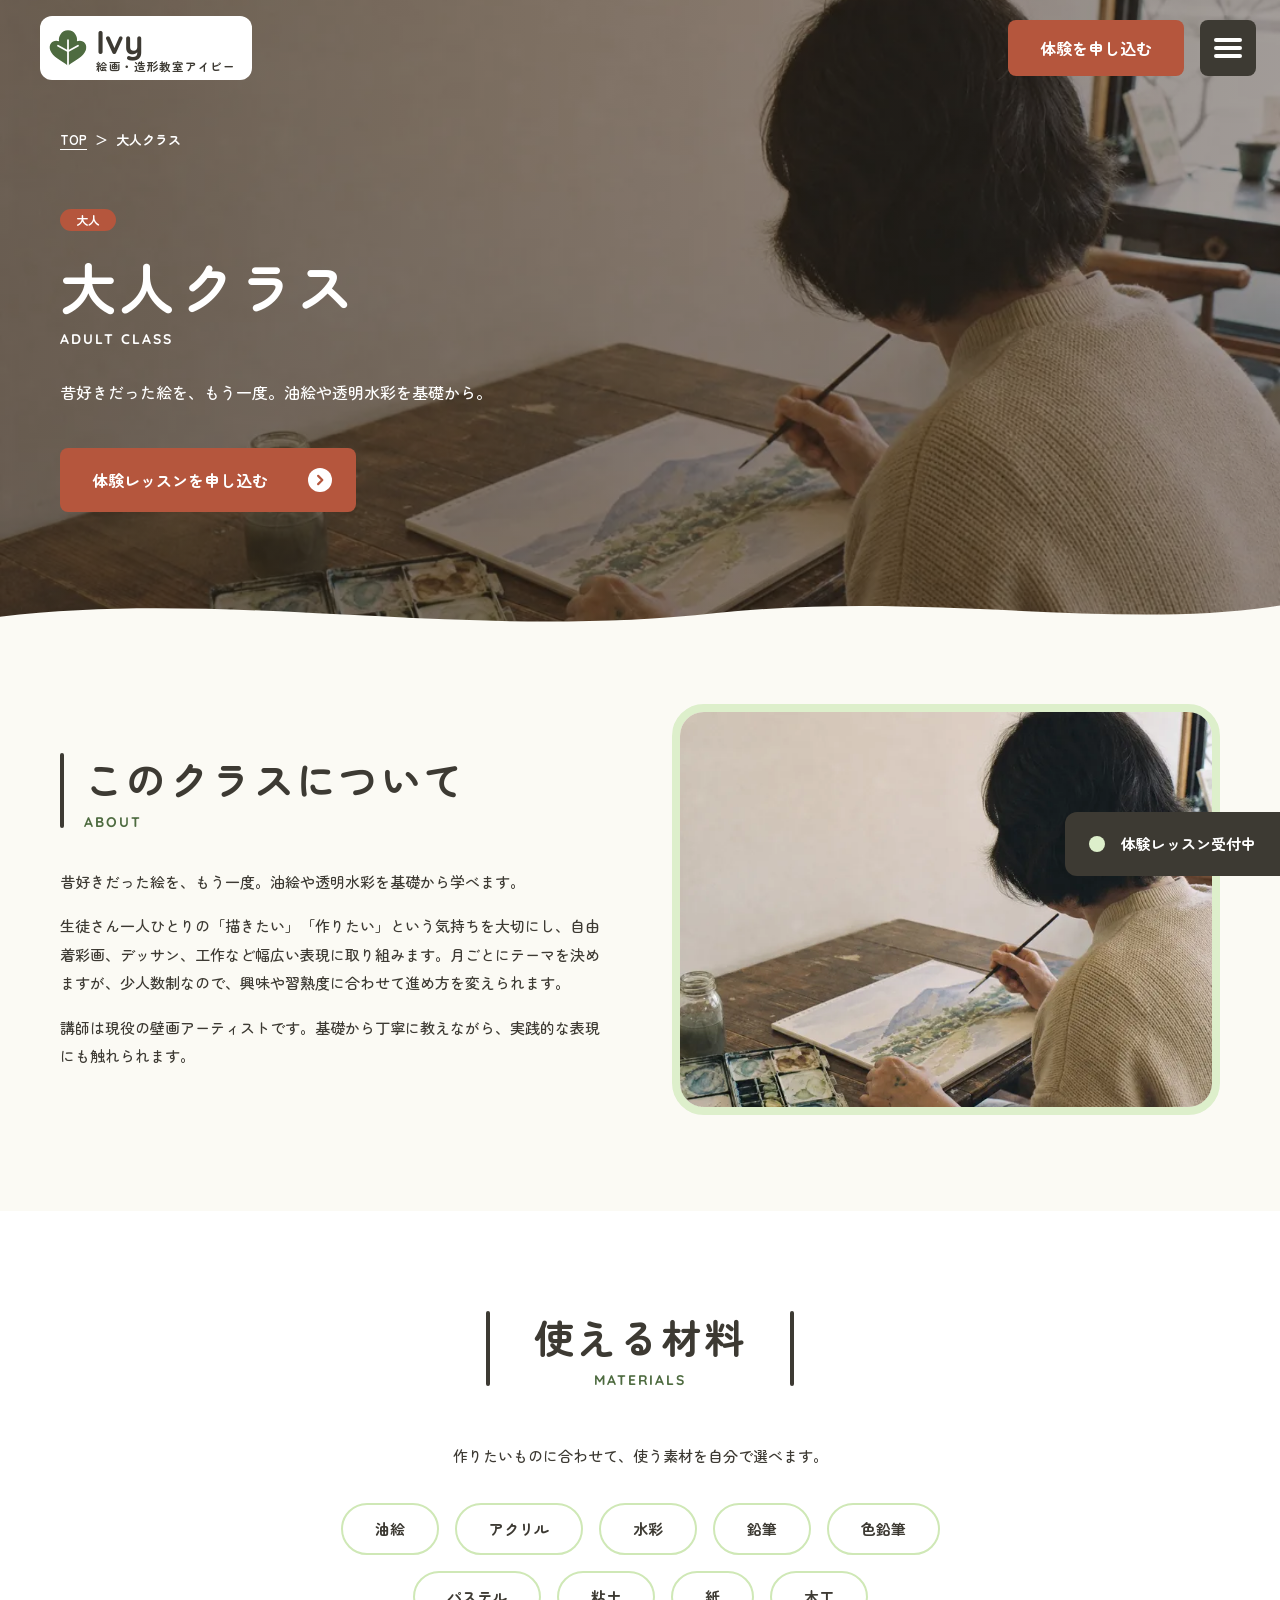
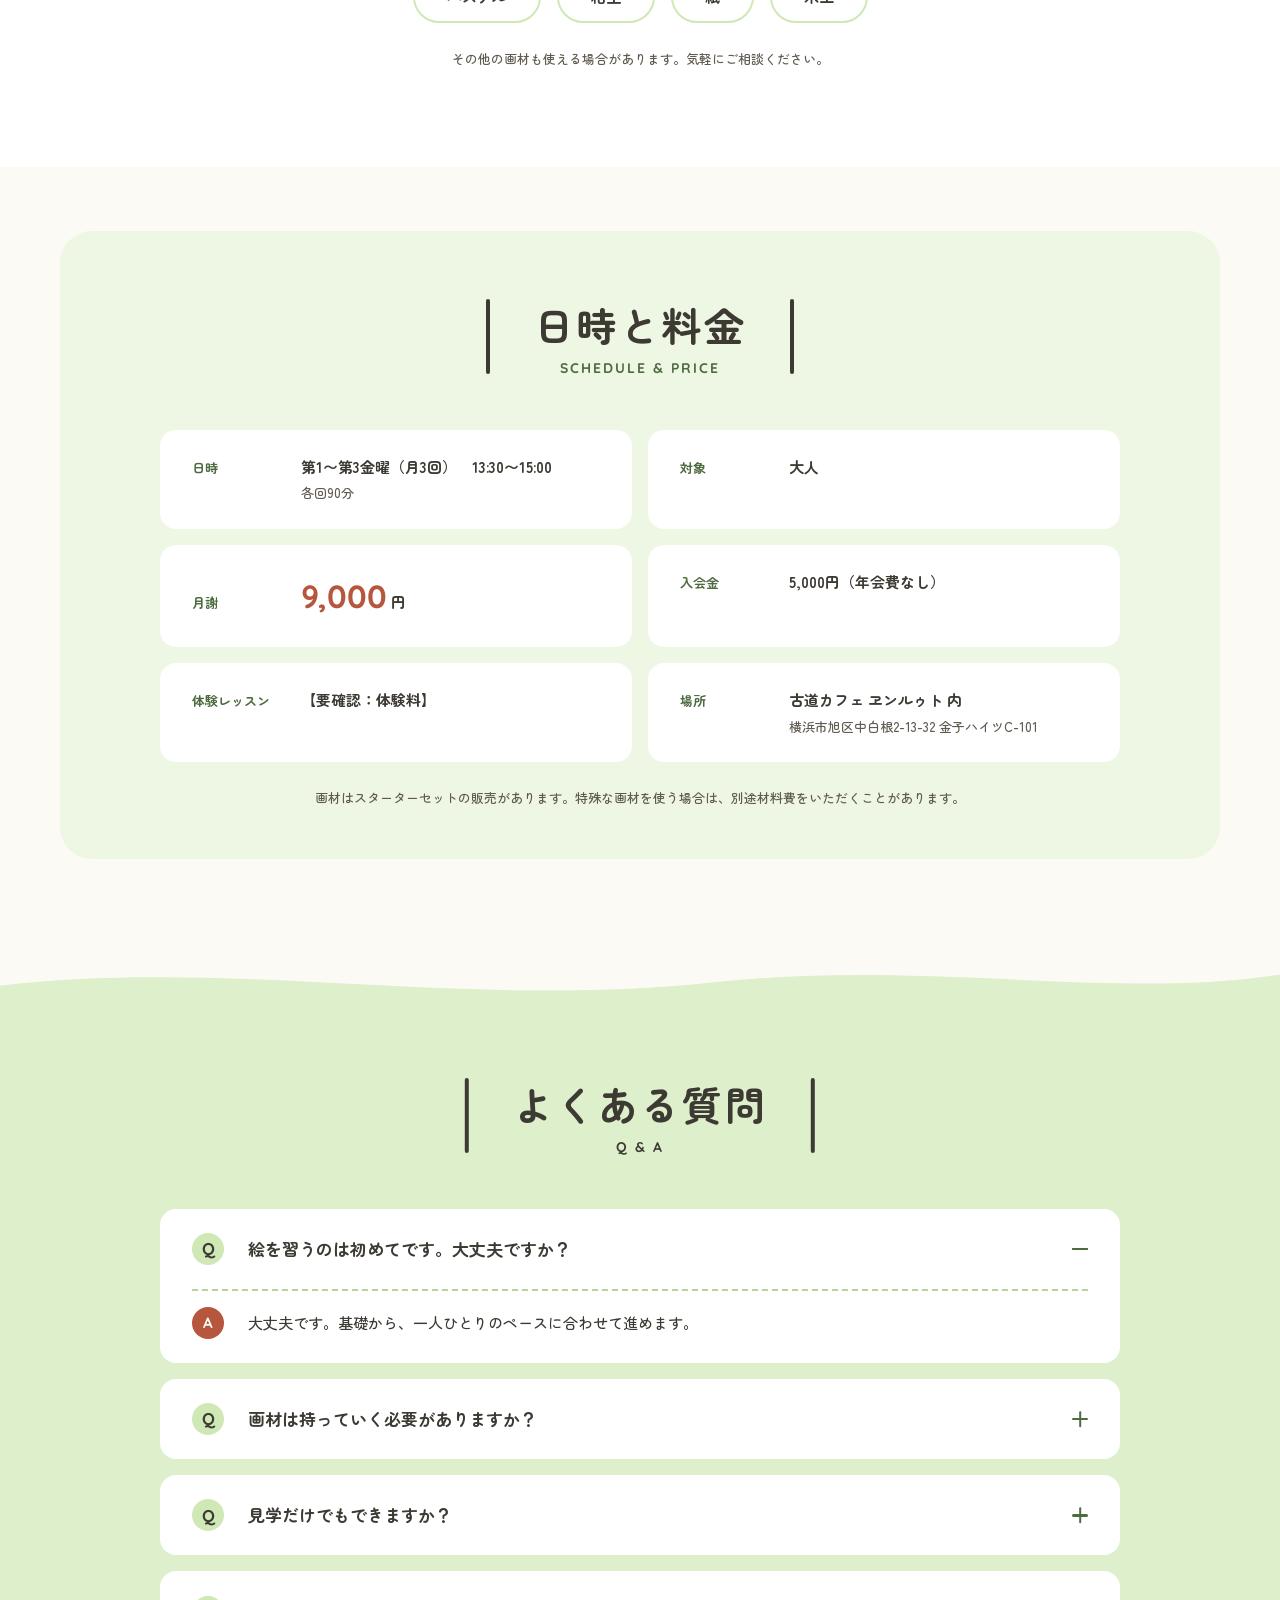
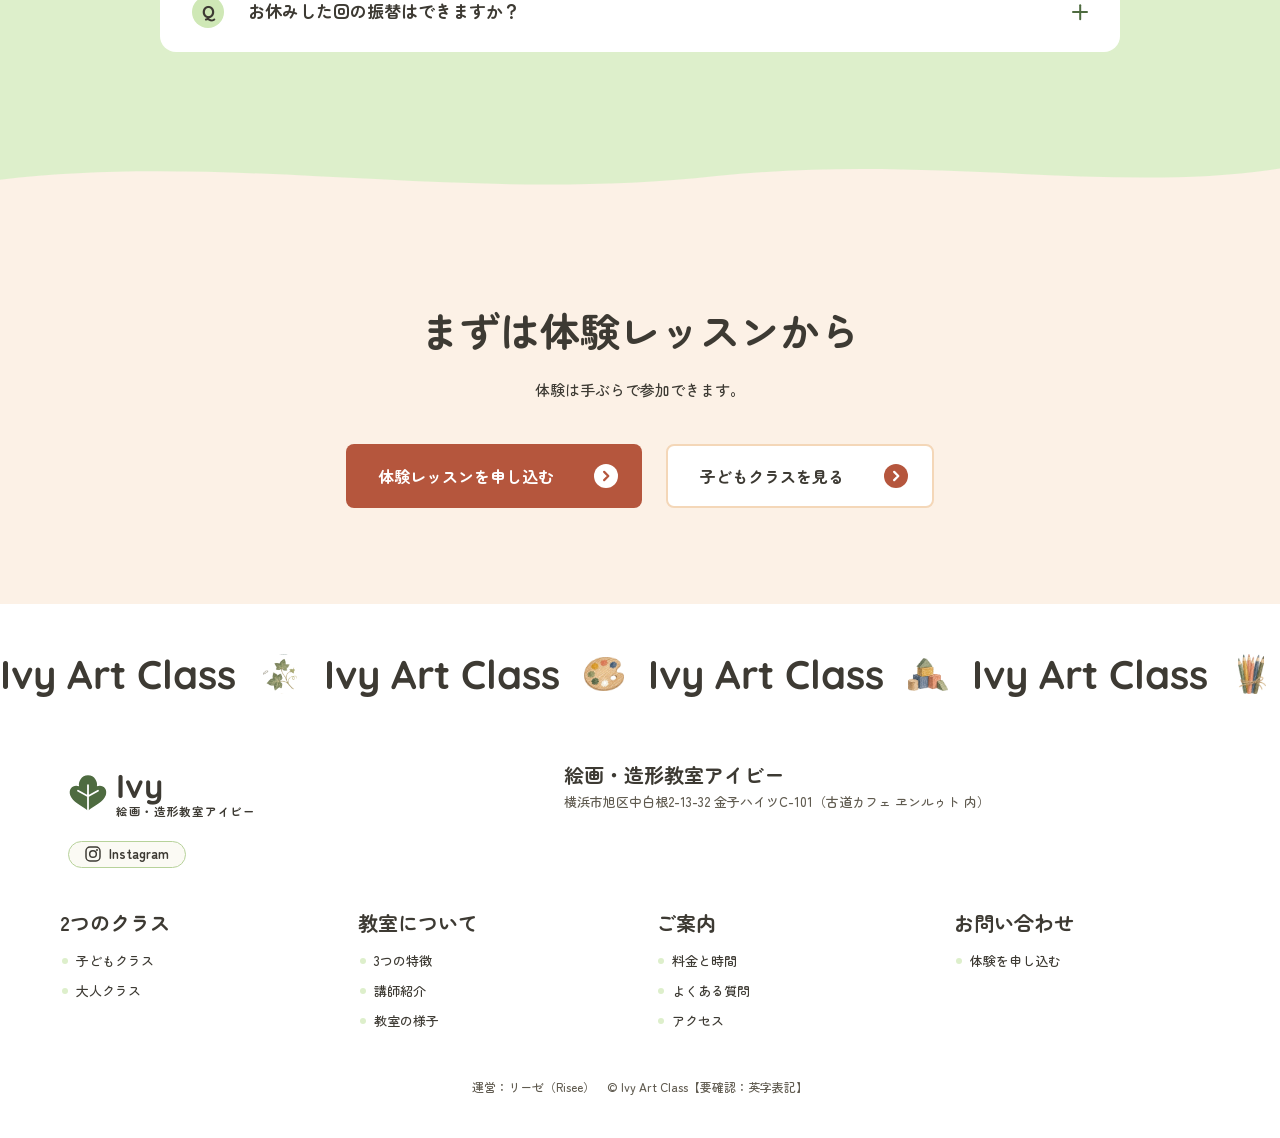
==== commit d192f5a4: "クラスページ：使える材料のセクションを白にして、同じ背景が続かないようにする Co-Authored-By: Claude Opus 5.5 <noreply@anthropic.com>" ====
--- a/adult/index.html
+++ b/adult/index.html
@@ -17,7 +17,7 @@
 <link rel="preconnect" href="https://fonts.gstatic.com" crossorigin>
 <link href="https://fonts.googleapis.com/css2?family=Quicksand:wght@700&family=Zen+Maru+Gothic:wght@500;700&display=swap" rel="stylesheet">
 <link rel="stylesheet" href="../assets/css/style.css?v=g5">
-<link rel="stylesheet" href="../assets/css/sub.css?v=5">
+<link rel="stylesheet" href="../assets/css/sub.css?v=6">
 </head>
 <body>
 <svg width="0" height="0" class="defs" aria-hidden="true">
@@ -74,13 +74,18 @@
     </div>
     <div class="about__ph"><img src="../assets/img/adult2.webp" alt="水彩の風景画に筆を入れる大人の手元" width="900" height="600" loading="lazy"></div>
   </section>
+</div>
 
+<div class="white-band">
   <section class="sec sec--tight">
     <header class="head"><h2>使える材料</h2><p>MATERIALS</p></header>
     <p class="lead-c">作りたいものに合わせて、使う素材を自分で選べます。</p>
     <ul class="mats-l"><li>油絵</li><li>アクリル</li><li>水彩</li><li>鉛筆</li><li>色鉛筆</li><li>パステル</li><li>粘土</li><li>紙</li><li>木工</li></ul>
     <p class="note-c">その他の画材も使える場合があります。気軽にご相談ください。</p>
   </section>
+</div>
+
+<div class="cream">
 
   <section class="sec">
     <div class="price__box">
--- a/assets/css/sub.css
+++ b/assets/css/sub.css
@@ -95,3 +95,7 @@
   .cta-b{padding:var(--s-8) var(--s-3)}
   .cta-b .btn{width:100%;max-width:400px}
 }
+
+/* 同じ背景が3つ続かないよう、材料のセクションは白にする */
+.white-band{background:#fff;padding:var(--s-4) 0}
+.white-band .sec--tight{padding-top:var(--s-7);padding-bottom:var(--s-7)}
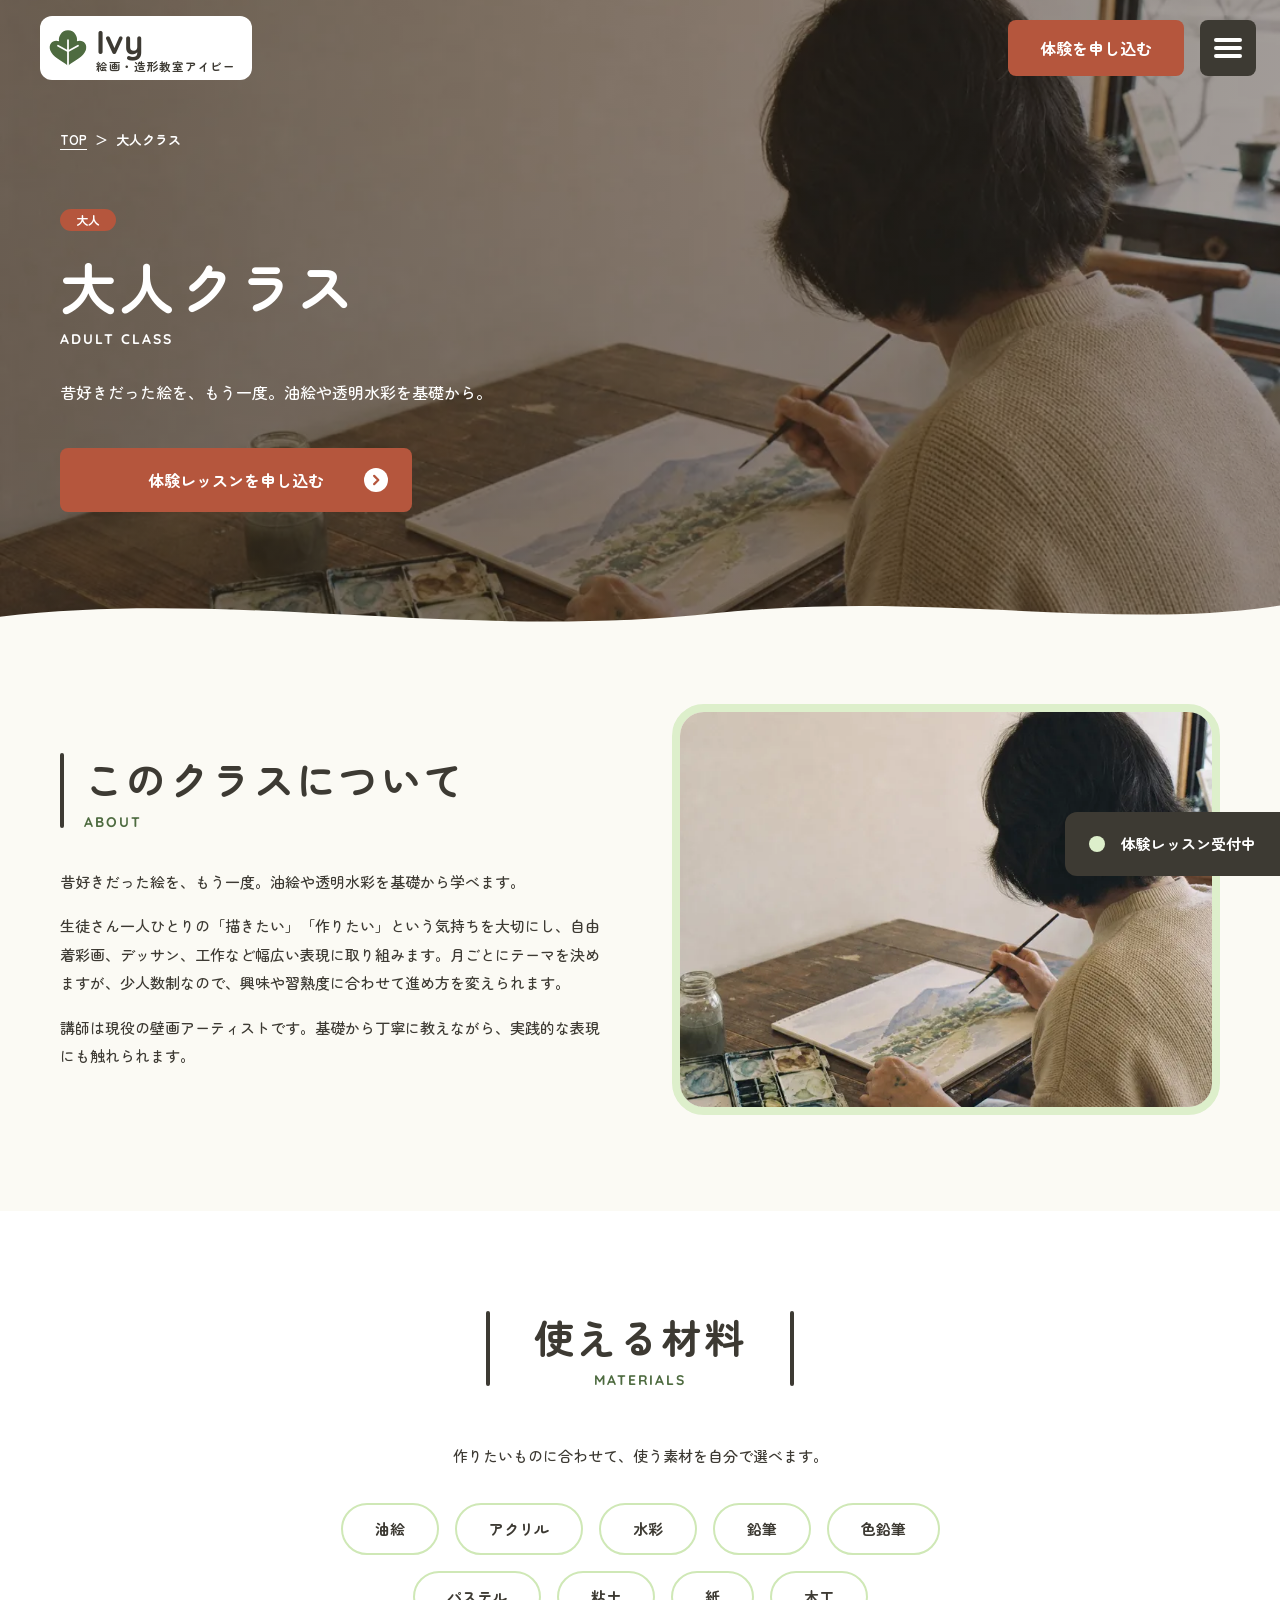
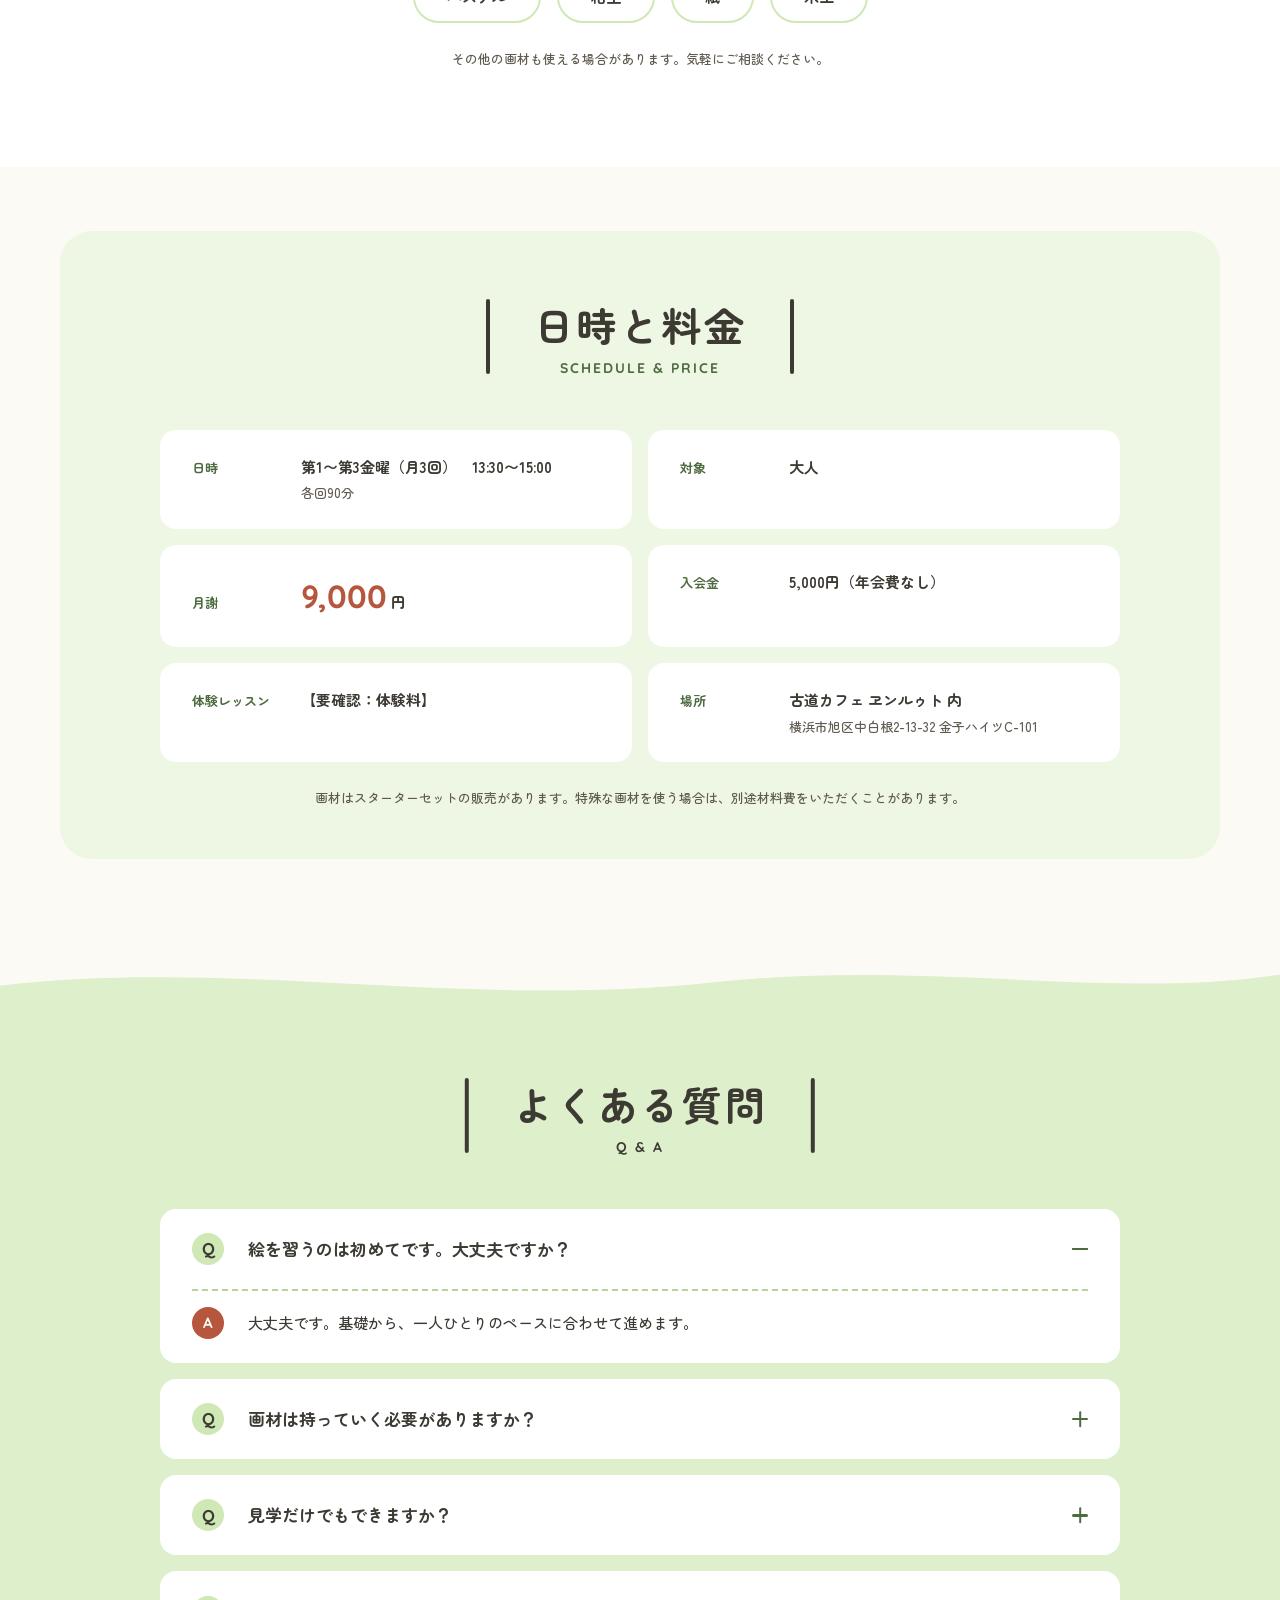
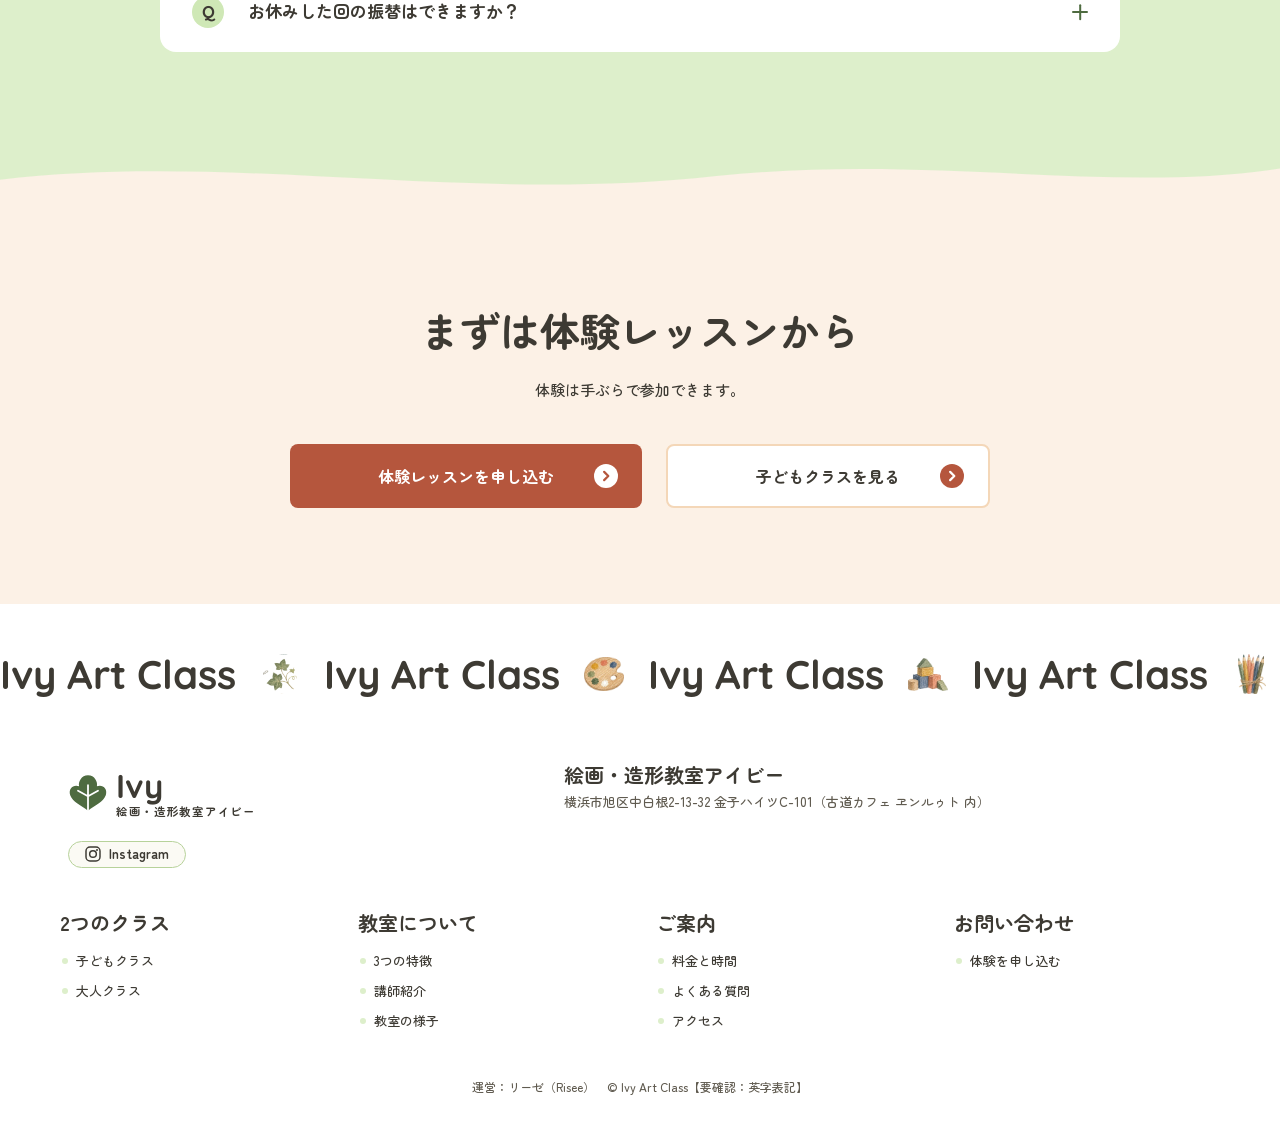
==== commit 12819f86: "ボタンの文字を四角全体に対して中央揃えに（矢印・アイコンは左右の余白に置く） Co-Authored-By: Claude Opus 5.5 <noreply@anthropic.com>" ====
--- a/adult/index.html
+++ b/adult/index.html
@@ -16,7 +16,7 @@
 <link rel="preconnect" href="https://fonts.googleapis.com">
 <link rel="preconnect" href="https://fonts.gstatic.com" crossorigin>
 <link href="https://fonts.googleapis.com/css2?family=Quicksand:wght@700&family=Zen+Maru+Gothic:wght@500;700&display=swap" rel="stylesheet">
-<link rel="stylesheet" href="../assets/css/style.css?v=g5">
+<link rel="stylesheet" href="../assets/css/style.css?v=g6">
 <link rel="stylesheet" href="../assets/css/sub.css?v=6">
 </head>
 <body>
--- a/assets/css/style.css
+++ b/assets/css/style.css
@@ -50,7 +50,7 @@
 .nav a:hover{text-decoration:underline}
 
 /* ボタン：文字は矢印を除いた部分の中央、矢印は右端に固定 */
-.btn{position:relative;display:inline-flex;align-items:center;justify-content:center;min-height:64px;padding:0 calc(var(--s-8) + var(--s-1)) 0 var(--s-4);border-radius:8px;font-weight:700;font-size:16px;line-height:1.5;text-align:center;transition:background .4s var(--ease)}
+.btn{position:relative;display:inline-flex;align-items:center;justify-content:center;min-height:64px;padding:0 calc(var(--s-8) + var(--s-1));border-radius:8px;font-weight:700;font-size:16px;line-height:1.5;text-align:center;transition:background .4s var(--ease)}
 .btn svg{position:absolute;right:var(--s-3);top:50%;width:24px;height:24px;margin-top:-12px;transition:transform .4s var(--ease)}
 .btn:hover svg{transform:translateX(4px)}
 .btn--green{background:var(--accent);color:#fff;--arrow-fg:var(--accent)}
@@ -341,7 +341,7 @@
   .powers .ic{margin:0;width:80px;height:80px}.powers .ic img{width:64px;height:64px}
   .powers p{font-size:13px;margin-top:0;line-height:1.7}
   .teacher__band{height:304px}.teacher__band .en{font-size:12px;margin-bottom:var(--s-2)}
-  .teacher__band .btn{min-height:48px;font-size:13px;padding:0 var(--s-7) 0 var(--s-3)}
+  .teacher__band .btn{min-height:48px;font-size:13px;padding:0 var(--s-7)}
   .teacher__band .btn svg{right:var(--s-2)}
   .teacher__wave{height:24px}
   .teacher__body{padding:var(--s-4) var(--s-2) var(--s-5)}.teacher__card{padding:var(--s-3) var(--s-3)}
@@ -402,3 +402,7 @@
 }
 /* 黄色の上の英字ラベルは文字色にする（緑だとコントラストが足りない） */
 .band--faq .head p{color:var(--ink)}
+/* ボタンの文字は四角全体に対して中央（矢印・アイコンは左右の余白に置く） */
+.insta__btn{position:relative;justify-content:center;padding:0 calc(var(--s-5) + var(--s-1))}
+.insta__btn svg{position:absolute;left:var(--s-2);top:50%;margin-top:-12px}
+@media (max-width:767px){.btn{padding:0 calc(var(--s-6) + var(--s-1))}}
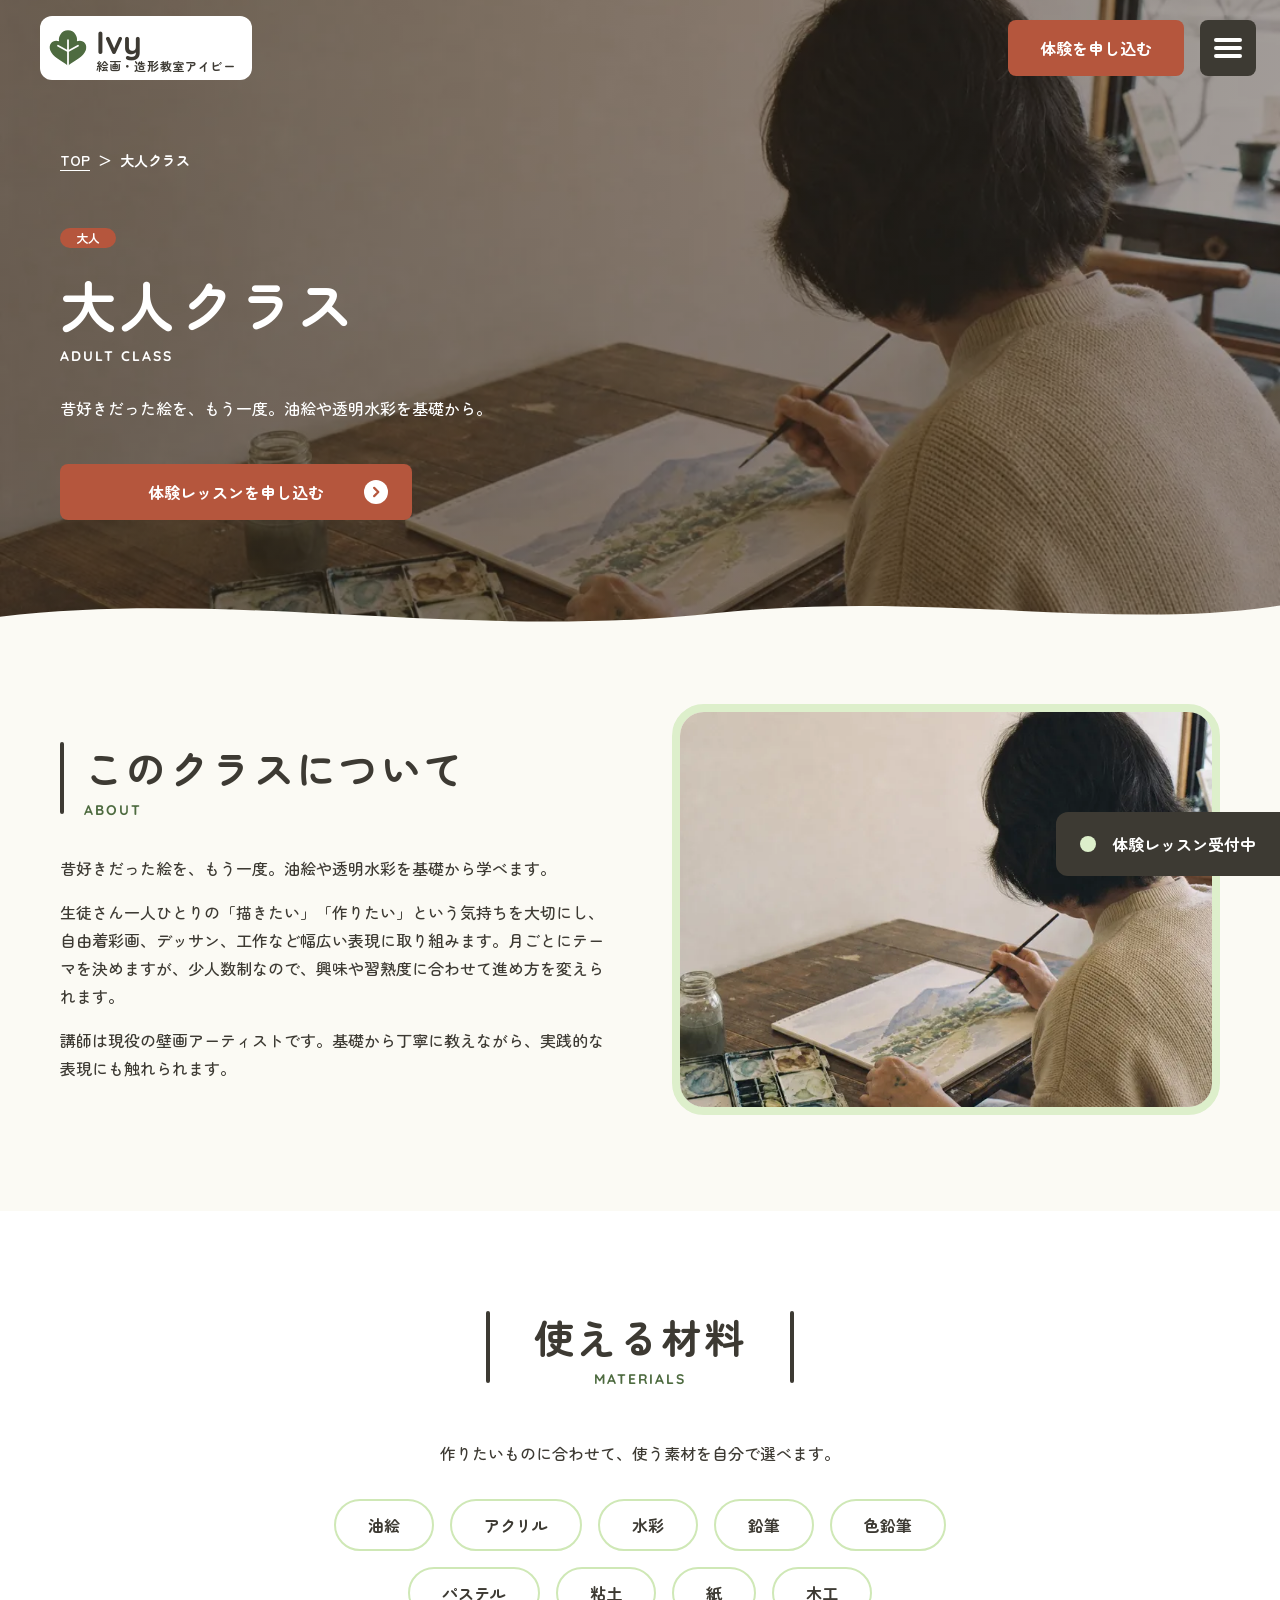
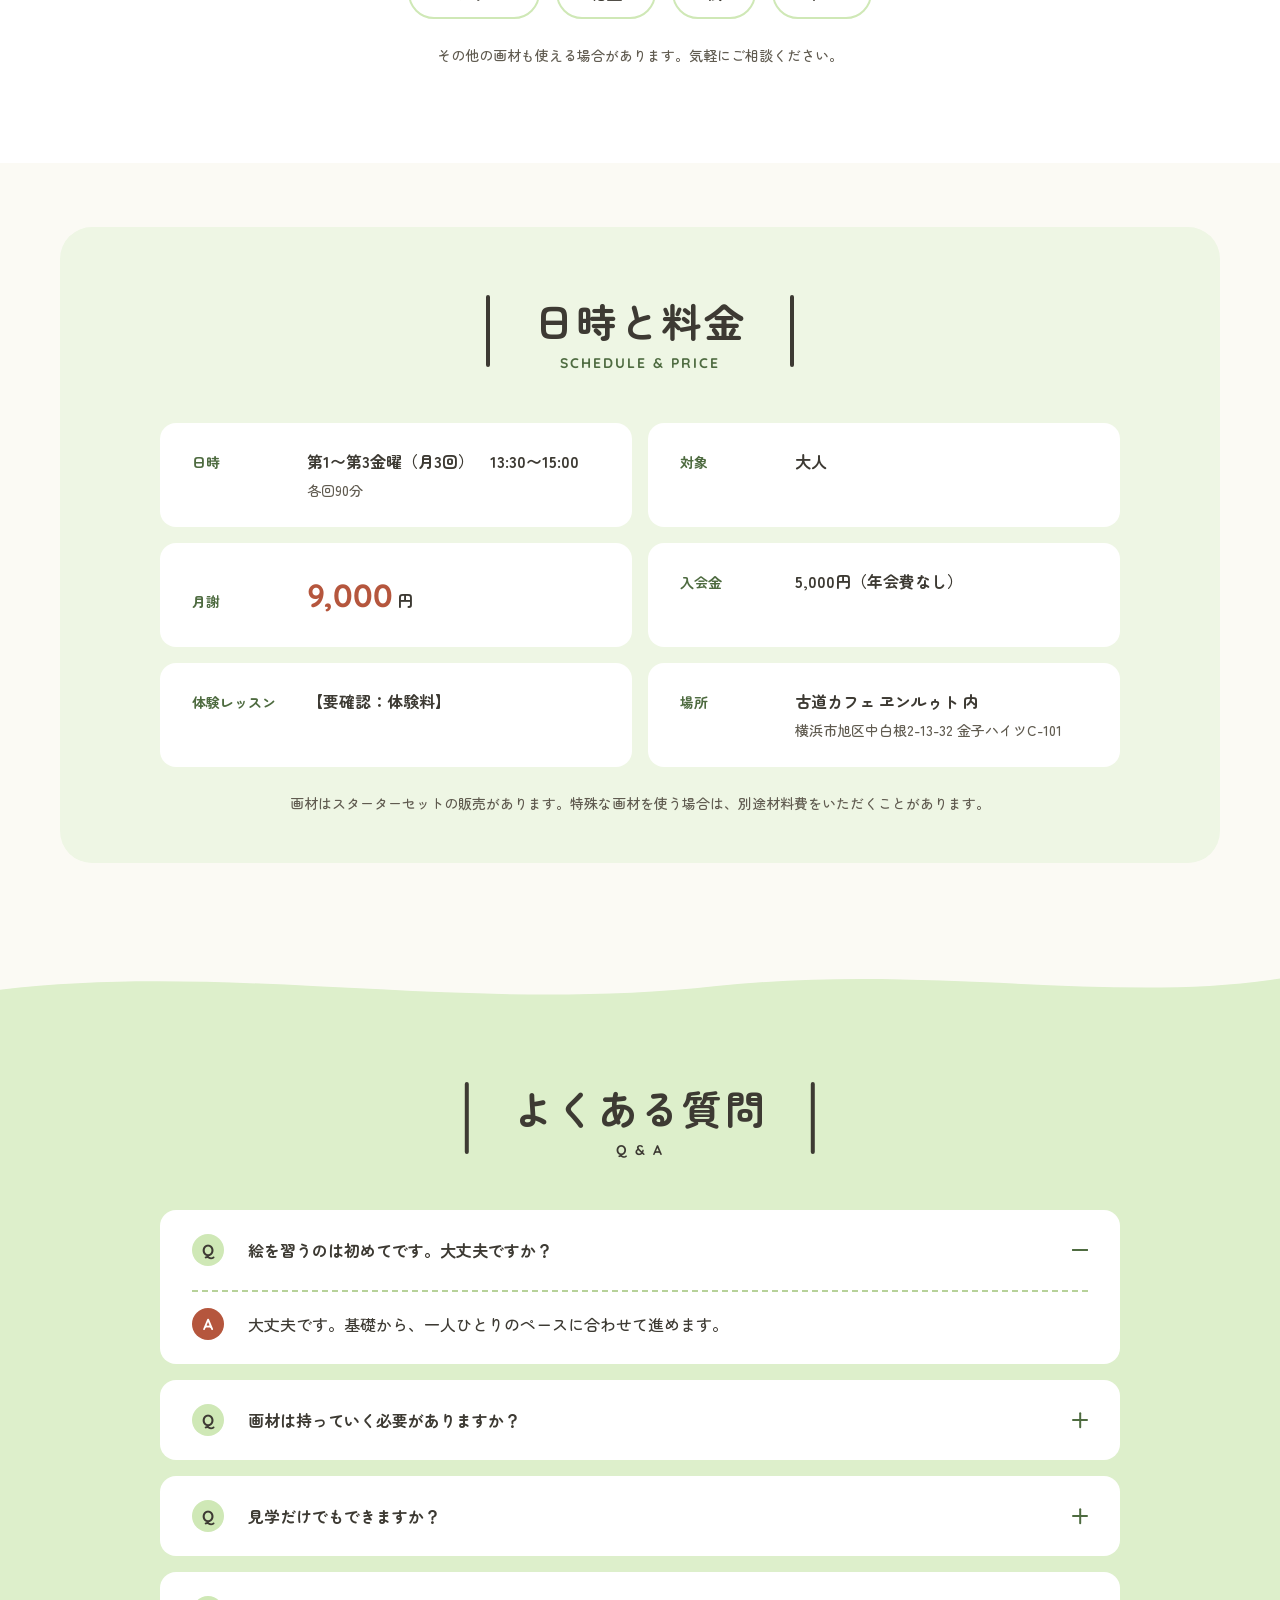
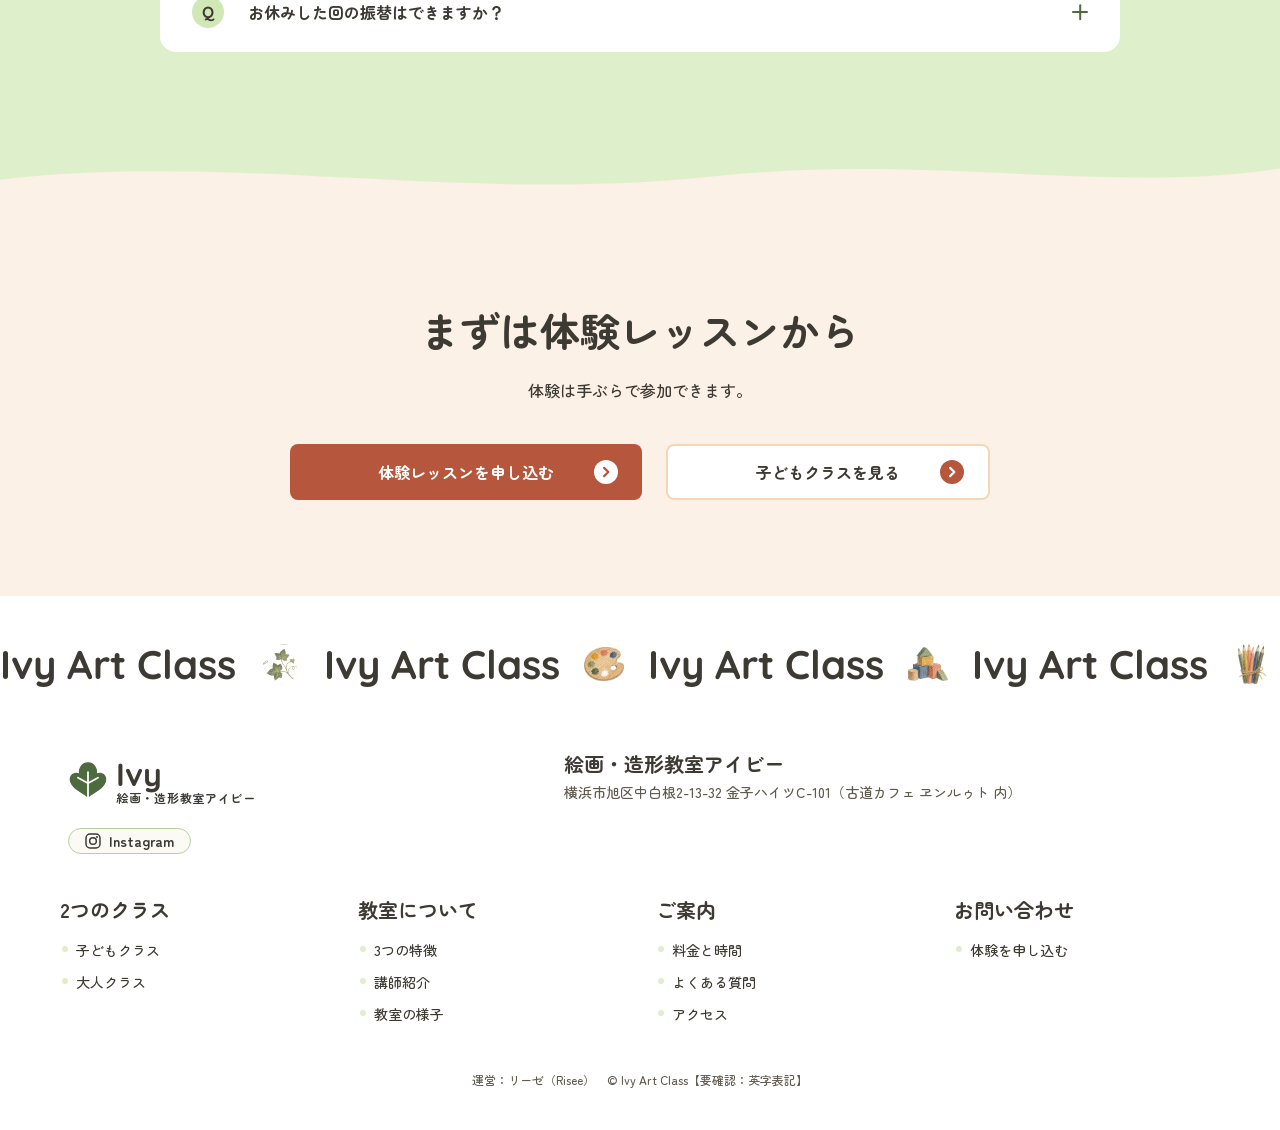
==== commit f0499125: "デザインルール（文字・余白）に合わせて修正 - 本文をPC・SPとも16pxに。表にない文字サイズ（11/13/15/17/22/27/33/46px など）をルールのサイズへ - 12px未満の文字" ====
--- a/adult/index.html
+++ b/adult/index.html
@@ -16,8 +16,8 @@
 <link rel="preconnect" href="https://fonts.googleapis.com">
 <link rel="preconnect" href="https://fonts.gstatic.com" crossorigin>
 <link href="https://fonts.googleapis.com/css2?family=Quicksand:wght@700&family=Zen+Maru+Gothic:wght@500;700&display=swap" rel="stylesheet">
-<link rel="stylesheet" href="../assets/css/style.css?v=g6">
-<link rel="stylesheet" href="../assets/css/sub.css?v=6">
+<link rel="stylesheet" href="../assets/css/style.css?v=g7">
+<link rel="stylesheet" href="../assets/css/sub.css?v=7">
 </head>
 <body>
 <svg width="0" height="0" class="defs" aria-hidden="true">
--- a/assets/css/style.css
+++ b/assets/css/style.css
@@ -6,20 +6,20 @@
   --accent:#B5563D;--accent-dk:#9A4733;
   --ink:#3D3A33;--sub:#605B50;--shade:#2B1D10;
   /* 余白のトークン（8の倍数。4だけ例外） */
-  --s-xs:4px;--s-1:8px;--s-2:16px;--s-3:24px;--s-4:32px;--s-5:40px;--s-6:48px;--s-7:64px;--s-8:80px;--s-9:96px;--s-10:128px;
+  --s-xs:4px;--s-1:8px;--s-2:16px;--s-3:24px;--s-4:32px;--s-5:40px;--s-6:48px;--s-7:64px;--s-8:80px;--s-9:96px;--s-10:120px;
   /* 見出し4段（PC） */
   --h-1:56px;--h-2:40px;--h-3:28px;--h-4:20px;
   --ease:cubic-bezier(.4,.4,0,1);--slow:cubic-bezier(.65,0,.35,1)
 }
-@media (max-width:767px){:root{--h-1:36px;--h-2:28px;--h-3:22px;--h-4:18px}}
+@media (max-width:767px){:root{--h-1:36px;--h-2:28px;--h-3:20px;--h-4:18px}}
 *{box-sizing:border-box;margin:0;padding:0}
 html{scroll-padding-top:var(--s-9)}
-body{font-family:"Zen Maru Gothic",sans-serif;font-weight:500;color:var(--ink);background:#fff;line-height:1.9;font-size:15px;-webkit-font-smoothing:antialiased;overflow-x:clip}
+body{font-family:"Zen Maru Gothic",sans-serif;font-weight:500;color:var(--ink);background:#fff;--lh:1.75;font-size:16px;-webkit-font-smoothing:antialiased;overflow-x:clip}
 img{display:block;max-width:100%;height:auto}
 a{color:inherit;text-decoration:none}
 ul{list-style:none}
 em,i{font-style:normal}
-h1,h2,h3{font-weight:700;line-height:1.5}
+h1,h2,h3{font-weight:700;--lh:1.5}
 button{font:inherit;color:inherit;background:none;border:0;cursor:pointer}
 .defs{position:absolute}
 .en{font-family:Quicksand,sans-serif;font-weight:700;letter-spacing:.14em;color:var(--green-dk);font-size:14px}
@@ -32,9 +32,9 @@
 .logo{display:flex;align-items:center;gap:var(--s-1);padding:var(--s-1) var(--s-2) var(--s-1) var(--s-1);border-radius:12px;transition:background .4s var(--ease)}
 .hd.is-scrolled .logo{background:#fff}
 .logo__leaf{width:40px;height:40px;color:var(--green-dk)}
-.logo__txt{display:flex;flex-direction:column;line-height:1.1}
-.logo__txt b{font-family:Quicksand,sans-serif;font-size:33px}
-.logo__txt small{font-size:11.5px;font-weight:700;letter-spacing:.06em}
+.logo__txt{display:flex;flex-direction:column;--lh:1.1}
+.logo__txt b{font-family:Quicksand,sans-serif;font-size:32px}
+.logo__txt small{font-size:12px;font-weight:700;letter-spacing:.06em}
 .hd__r{display:flex;gap:var(--s-2)}
 .hd__cta{display:flex;align-items:center;height:56px;padding:0 var(--s-4);border-radius:8px;background:var(--accent);color:#fff;font-weight:700;font-size:16px;transition:background .4s var(--ease)}
 .hd__cta:hover{background:var(--accent-dk)}
@@ -50,7 +50,7 @@
 .nav a:hover{text-decoration:underline}
 
 /* ボタン：文字は矢印を除いた部分の中央、矢印は右端に固定 */
-.btn{position:relative;display:inline-flex;align-items:center;justify-content:center;min-height:64px;padding:0 calc(var(--s-8) + var(--s-1));border-radius:8px;font-weight:700;font-size:16px;line-height:1.5;text-align:center;transition:background .4s var(--ease)}
+.btn{position:relative;display:inline-flex;align-items:center;justify-content:center;min-height:56px;padding:0 calc(var(--s-8) + var(--s-1));border-radius:8px;font-weight:700;font-size:16px;--lh:1.5;text-align:center;transition:background .4s var(--ease)}
 .btn svg{position:absolute;right:var(--s-3);top:50%;width:24px;height:24px;margin-top:-12px;transition:transform .4s var(--ease)}
 .btn:hover svg{transform:translateX(4px)}
 .btn--green{background:var(--accent);color:#fff;--arrow-fg:var(--accent)}
@@ -66,11 +66,11 @@
 .hero{position:relative;height:960px;background:#fff;overflow:hidden}
 .hero__copy{position:absolute;z-index:2;left:clamp(40px,calc(40px + (100vw - 1024px) * .096),80px);top:112px;width:520px}
 .hero__palette{position:absolute;right:var(--s-4);top:0;width:120px}
-.hero__catch{margin-top:136px;font-size:var(--h-1);font-weight:700;letter-spacing:0;line-height:1.5;white-space:nowrap}
+.hero__catch{margin-top:120px;font-size:var(--h-1);font-weight:700;letter-spacing:0;--lh:1.5;white-space:nowrap}
 .nw{white-space:nowrap}
 .hero__catch span{display:block;padding-bottom:var(--s-1);margin-bottom:var(--s-2);border-bottom:2px dashed var(--main)}
 .hero__catch span:first-child{font-size:var(--h-3);letter-spacing:.12em;border:0;padding:0;margin-bottom:var(--s-xs)}
-.hero__sub{font-size:15px;font-weight:700;line-height:1.9}
+.hero__sub{font-size:16px;font-weight:700;--lh:1.75}
 .hero__cta{margin-top:var(--s-3)}
 .hero__ils{display:flex;justify-content:space-between;align-items:flex-end;margin-top:var(--s-3);width:400px;padding-left:var(--s-6)}
 .hero__ils img:first-child{width:80px}.hero__ils img:last-child{width:176px}
@@ -80,8 +80,8 @@
 .frame--a{left:0;top:0;width:100%;aspect-ratio:7/6;border-radius:50%}
 .frame img{position:absolute;inset:0;width:100%;height:100%;object-fit:cover;opacity:0;transform:scale(1.07);transition:opacity 3s var(--slow),transform 9s linear}
 .frame img.is-on{opacity:1;transform:none}
-.hero__scroll{position:absolute;z-index:2;left:var(--s-3);bottom:var(--s-4);width:64px;height:96px;overflow:hidden}
-.hero__scroll span{padding-left:var(--s-2);font-family:Quicksand,sans-serif;font-weight:700;font-size:11px;letter-spacing:.14em}
+.hero__scroll{position:absolute;z-index:2;left:var(--s-3);bottom:var(--s-4);width:80px;height:96px;overflow:hidden}
+.hero__scroll span{padding-left:var(--s-2);font-family:Quicksand,sans-serif;font-weight:700;font-size:12px;letter-spacing:.14em}
 .hero__scroll::after{content:"";position:absolute;left:0;top:24px;width:1.5px;height:72px;background:rgba(90,60,34,.25)}
 .hero__scroll::before{content:"";position:absolute;z-index:1;left:0;top:24px;width:1.5px;height:72px;background:var(--ink);animation:kvline 2.4s var(--slow) infinite}
 @keyframes kvline{0%{transform:translateY(-100%)}to{transform:translateY(100%)}}
@@ -112,7 +112,7 @@
 .hello__txt{padding-top:var(--s-7)}
 .hello h2{font-size:var(--h-3);letter-spacing:.1em}
 .hello h2 span{display:block;max-width:440px;padding-bottom:var(--s-1);margin-bottom:var(--s-2);border-bottom:2px dashed #fff}
-.hello__txt>p{margin:var(--s-3) 0 var(--s-5);line-height:2.1;max-width:560px}
+.hello__txt>p{margin:var(--s-3) 0 var(--s-5);--lh:2;max-width:560px}
 .hello__figs{grid-column:1/-1;display:flex;justify-content:space-around;align-items:flex-end;padding-bottom:var(--s-4)}
 .hello__figs figure{display:flex;flex-direction:column;align-items:center}
 .hello__figs img{width:232px}
@@ -134,15 +134,15 @@
 .card{background:#fff;border-radius:24px;padding:var(--s-4);display:flex;flex-direction:column}
 .card__top{display:flex;justify-content:space-between;gap:var(--s-1);align-items:flex-start}
 .card .en{font-size:12px}
-.card h3{font-size:var(--h-3);line-height:1.4;letter-spacing:.04em}
+.card h3{font-size:var(--h-3);--lh:1.4;letter-spacing:.04em}
 .ic{flex:none;width:72px;height:72px;border-radius:50%;background:var(--main-pale);display:grid;place-items:center}
 .ic img{width:56px;height:56px;object-fit:contain}
 .ic--lg{width:128px;height:128px}.ic--lg img{width:96px;height:96px}
-.card>p{margin:var(--s-2) 0 var(--s-3);font-size:14px}
+.card>p{margin:var(--s-2) 0 var(--s-3);font-size:16px}
 .card__ph{margin-top:auto;width:100%;aspect-ratio:364/280;object-fit:cover;border-radius:16px;border:2px solid var(--main)}
 /* 使える材料（9種類） */
 .mats{margin:0 0 var(--s-3);padding:var(--s-2);background:var(--main-pale);border-radius:16px}
-.mats__label{font-size:13px;font-weight:700;margin-bottom:var(--s-1)}
+.mats__label{font-size:12px;font-weight:700;margin-bottom:var(--s-1)}
 .mats ul{display:flex;flex-wrap:wrap;gap:var(--s-1)}
 .mats li{padding:0 var(--s-2);background:var(--main-dk);border-radius:99px;font-size:14px;font-weight:700;line-height:32px}
 .lead{text-align:center;font-size:16px;margin-bottom:var(--s-6)}
@@ -150,7 +150,7 @@
 .powers article{background:#fff;border-radius:24px;padding:var(--s-4) var(--s-5);text-align:center}
 .powers .ic{margin:0 auto var(--s-2)}
 .powers h3{font-size:var(--h-4);letter-spacing:.04em}
-.powers p{font-size:14px;margin-top:var(--s-1)}
+.powers p{font-size:16px;margin-top:var(--s-1)}
 
 /* 講師：写真の上は黒のオーバーレイで文字を読ませる */
 .teacher{background:var(--main)}
@@ -165,7 +165,7 @@
 .teacher__card h3{font-size:var(--h-4)}
 .teacher__card>img{flex:none;width:280px;object-fit:contain}
 .badges{display:flex;flex-wrap:wrap;gap:var(--s-1);margin:var(--s-1) 0 var(--s-2)}
-.badges li{padding:0 var(--s-2);background:var(--main-pale2);border-radius:99px;font-size:13px;font-weight:700}
+.badges li{padding:0 var(--s-2);background:var(--main-pale2);border-radius:99px;font-size:12px;font-weight:700}
 .wave--cream{height:48px}
 
 /* Instagram */
@@ -186,22 +186,22 @@
 .price__time{font-size:14px;color:var(--sub);padding-bottom:var(--s-2);margin-bottom:var(--s-2);border-bottom:2px dashed var(--line)}
 .price__yen{display:flex;align-items:baseline;gap:var(--s-1)}
 .price__yen small{font-size:14px;font-weight:700}
-.price__yen b{font-family:Quicksand,sans-serif;font-size:46px;line-height:1.2;color:var(--accent)}
+.price__yen b{font-family:Quicksand,sans-serif;font-size:48px;--lh:1.2;color:var(--accent)}
 .price__info{display:grid;grid-template-columns:repeat(4,minmax(0,1fr));background:#fff;border-radius:16px;margin-top:var(--s-4);padding:var(--s-2) 0}
 .price__info div{display:flex;justify-content:center;flex-wrap:wrap;gap:0 var(--s-2);font-weight:700;padding:0 var(--s-2);text-align:center}
 .price__info div+div{border-left:1.5px solid var(--line)}
-.price__note{text-align:center;font-size:13px;color:var(--sub);margin-top:var(--s-3)}
+.price__note{text-align:center;font-size:14px;color:var(--sub);margin-top:var(--s-3)}
 
 /* FAQ（黄色の帯） */
 .band--faq .sec{padding:var(--s-7) 0 var(--s-8)}
 .faq{max-width:960px;margin:0 auto}
 .faq details{background:#fff;border-radius:16px;margin-bottom:var(--s-2)}
-.faq summary{display:flex;align-items:center;gap:var(--s-3);padding:var(--s-3) var(--s-7) var(--s-3) var(--s-4);font-size:17px;font-weight:700;cursor:pointer;list-style:none;position:relative}
+.faq summary{display:flex;align-items:center;gap:var(--s-3);padding:var(--s-3) var(--s-7) var(--s-3) var(--s-4);font-size:16px;font-weight:700;cursor:pointer;list-style:none;position:relative}
 .faq summary::-webkit-details-marker{display:none}
 .faq summary::before,.faq summary::after{content:"";position:absolute;right:var(--s-4);top:50%;width:16px;height:2.4px;margin-top:-1px;background:var(--green-dk);border-radius:2px;transition:transform .3s var(--ease)}
 .faq summary::after{transform:rotate(90deg)}
 .faq details[open] summary::after{transform:rotate(0)}
-.faq i{flex:none;display:grid;place-items:center;width:32px;height:32px;border-radius:50%;background:var(--main-dk);font-family:Quicksand,sans-serif;font-weight:700;line-height:1}
+.faq i{flex:none;display:grid;place-items:center;width:32px;height:32px;border-radius:50%;background:var(--main-dk);font-family:Quicksand,sans-serif;font-weight:700;--lh:1}
 .faq details>p{display:flex;gap:var(--s-3);align-items:center;margin:0 var(--s-4);padding:var(--s-2) 0 var(--s-3);border-top:2px dashed var(--line)}
 .faq details>p i{background:var(--accent);color:#fff}
 
@@ -214,12 +214,12 @@
 .wave--down{margin-top:-1px}
 
 /* 体験申込 */
-.contact{position:relative;background:var(--main);padding:var(--s-6) var(--s-3) 144px}
+.contact{position:relative;background:var(--main);padding:var(--s-6) var(--s-3) 160px}
 .contact__form,.contact__dm{max-width:1000px;margin:0 auto;border-radius:24px}
 .contact__form{background:#fff;padding:var(--s-2)}
 .contact__in{display:flex;align-items:center;justify-content:space-between;gap:var(--s-3);padding:var(--s-4) var(--s-6);background:var(--peach-pale);border:2px dashed var(--peach);border-radius:16px}
 .contact__in h2{font-size:var(--h-3);padding-bottom:var(--s-1);margin-bottom:var(--s-2);border-bottom:2px dashed var(--main);display:inline-block}
-.contact__in p{font-size:14px}
+.contact__in p{font-size:16px}
 .contact__in img{width:160px}
 .contact__in .btn{flex:none;min-width:240px}
 .contact__dm{position:relative;margin-top:var(--s-7);background:var(--peach);padding:var(--s-6) var(--s-5) var(--s-5)}
@@ -236,13 +236,13 @@
 .mq span{font-family:Quicksand,sans-serif;font-weight:700;font-size:40px;white-space:nowrap}
 .mq img{width:40px;height:40px;object-fit:contain}
 .ft__main{display:flex;gap:var(--s-7);max-width:1200px;width:calc(100% - 120px);margin:0 auto var(--s-5)}
-.ft__insta{display:flex;align-items:center;gap:var(--s-1);width:max-content;margin:var(--s-2) 0 0 var(--s-1);padding:0 var(--s-2);border:1.5px solid var(--line);border-radius:99px;background:var(--main-pale);font-size:13px;font-weight:700}
+.ft__insta{display:flex;align-items:center;gap:var(--s-1);width:max-content;margin:var(--s-2) 0 0 var(--s-1);padding:0 var(--s-2);border:1.5px solid var(--line);border-radius:99px;background:var(--main-pale);font-size:14px;font-weight:700}
 .ft__insta svg{width:16px;height:16px}
 .ft__brand{width:440px}.ft__addr h2{font-size:var(--h-4)}
-.ft__addr p{font-size:13px;color:var(--sub)}
+.ft__addr p{font-size:14px;color:var(--sub)}
 .ft__cols{display:grid;grid-template-columns:repeat(4,minmax(0,1fr));gap:var(--s-4);max-width:1200px;width:calc(100% - 120px);margin:0 auto var(--s-5)}
 .ft__cols h3{font-size:var(--h-4);margin-bottom:var(--s-1)}
-.ft__cols li{position:relative;padding-left:var(--s-2);font-size:13px;line-height:2.3}
+.ft__cols li{position:relative;padding-left:var(--s-2);font-size:14px;--lh:2.3}
 .ft__cols li::before{content:"";position:absolute;left:2px;top:12px;width:6px;height:6px;border-radius:50%;background:var(--main)}
 .ft__cols a:hover{color:var(--accent)}
 .ft__c{text-align:center;font-size:12px;color:var(--sub)}
@@ -256,11 +256,11 @@
 .curtain{display:none}
 .splash .curtain,.curtain.is-out{display:grid;place-items:center;position:fixed;inset:0;z-index:50;background:var(--main);transition:background-color 1.5s var(--slow)}
 .curtain.is-out{background-color:transparent;pointer-events:none}
-.curtain__logo{text-align:center;opacity:0;transition:opacity 1.2s ease,transform 1.7s var(--slow);line-height:1.2}
+.curtain__logo{text-align:center;opacity:0;transition:opacity 1.2s ease,transform 1.7s var(--slow);--lh:1.2}
 .curtain.is-in .curtain__logo{opacity:1}
 .curtain__logo svg{display:block;width:84px;height:80px;margin:0 auto var(--s-xs);color:var(--green-dk)}
 .curtain__logo p{font-family:Quicksand,sans-serif;font-weight:700;font-size:56px}
-.curtain__logo small{font-size:15px;font-weight:700;letter-spacing:.08em}
+.curtain__logo small{font-size:16px;font-weight:700;letter-spacing:.08em}
 .splash .hd,.splash .tab,.splash .spbar{opacity:0}
 .hd,.tab,.spbar{transition:opacity 1.2s ease}
 .splash .hero__copy>*,.splash .hero__catch span,.splash .hero__scroll{opacity:0;translate:0 18px}
@@ -282,7 +282,7 @@
   .has-h #features{max-width:none;width:100%;height:100vh;min-height:640px;padding:var(--s-9) 0 0;overflow:hidden}
   .has-h .sec__deco{display:none}
   .has-h #features .head{margin-bottom:var(--s-2)}
-  .has-h .steps{display:flex;position:relative;gap:var(--s-9);justify-content:center;list-style:none;margin:0 auto var(--s-3);width:max-content;padding-bottom:var(--s-2);font-size:13px;font-weight:700;color:var(--sub)}
+  .has-h .steps{display:flex;position:relative;gap:var(--s-9);justify-content:center;list-style:none;margin:0 auto var(--s-3);width:max-content;padding-bottom:var(--s-2);font-size:14px;font-weight:700;color:var(--sub)}
   .has-h .steps b{font-family:Quicksand,sans-serif;margin-right:var(--s-1)}
   .has-h .steps li{transition:color .6s}.has-h .steps li.is-on{color:var(--accent)}
   .has-h .steps>i{position:absolute;left:0;right:0;bottom:0;height:4px;background:var(--line);border-radius:2px;overflow:hidden}
@@ -292,24 +292,24 @@
   .has-h .card__ph{grid-column:2;grid-row:1/4;height:100%;min-height:0;aspect-ratio:auto;margin:0}
   .has-h .card__top{grid-column:1;padding-top:var(--s-2)}
   .has-h .card>p,.has-h .card>.mats{grid-column:1}
-  .has-h .card>p{font-size:16px;line-height:2.1}
+  .has-h .card>p{font-size:16px;--lh:2}
   .has-h .card:first-child{grid-template-rows:auto auto 1fr}
 }
 
 /* タブレット・SP（〜1023px） */
 @media (max-width:1023px){
   html{scroll-padding-top:var(--s-8)}
-  body{font-size:14px;padding-bottom:80px}
+  body{font-size:16px;padding-bottom:80px}
   .only-pc{display:none}.only-sp{display:inline}
   .hd{height:72px;padding:0 var(--s-2) 0 var(--s-1)}
-  .logo__leaf{width:34px;height:32px}.logo__txt b{font-size:27px}.logo__txt small{font-size:9.5px}
+  .logo__leaf{width:34px;height:32px}.logo__txt b{font-size:28px}.logo__txt small{font-size:12px}
   .hd__r{gap:var(--s-1)}.hd__cta{height:48px;padding:0 var(--s-2);font-size:12px}.hd__menu{width:48px;height:48px}.hd__menu span{width:24px}
-  .hero{height:auto;padding:var(--s-9) 0 168px;display:flex;flex-direction:column}
+  .hero{height:auto;padding:var(--s-9) 0 160px;display:flex;flex-direction:column}
   .hero__copy{position:static;width:auto;padding:0 var(--s-3);max-width:720px}
   .hero__palette{display:none}
   .hero__catch{margin-top:var(--s-2)}
   .hero__catch span{max-width:520px;margin-bottom:var(--s-2)}
-  .hero__sub{font-size:14px;max-width:560px}
+  .hero__sub{font-size:16px;max-width:560px}
   .hero__cta{width:100%;max-width:400px;min-height:56px}
   .hero__ils{position:absolute;z-index:2;right:var(--s-2);bottom:var(--s-2);width:auto;margin:0}.hero__ils img:first-child{display:none}.hero__ils img:last-child{width:120px}
   .hero__strip{position:relative;left:auto;right:auto;top:auto;aspect-ratio:auto;display:grid;grid-template-columns:3fr 2fr;gap:var(--s-2);align-items:center;padding:0 var(--s-2);margin-top:var(--s-5)}
@@ -336,44 +336,44 @@
   .head{padding:0 var(--s-4);margin-bottom:var(--s-4)}.head p{font-size:12px}
   .cards,.powers{grid-template-columns:minmax(0,1fr);gap:var(--s-3)}
   .card{padding:var(--s-3)}
-  .lead{font-size:14px;text-align:left;margin-bottom:var(--s-4)}
+  .lead{font-size:16px;text-align:left;margin-bottom:var(--s-4)}
   .powers article{display:flex;gap:var(--s-2);align-items:center;text-align:left;padding:var(--s-2);border-radius:24px}
   .powers .ic{margin:0;width:80px;height:80px}.powers .ic img{width:64px;height:64px}
-  .powers p{font-size:13px;margin-top:0;line-height:1.7}
+  .powers p{font-size:16px;margin-top:0;--lh:1.75}
   .teacher__band{height:304px}.teacher__band .en{font-size:12px;margin-bottom:var(--s-2)}
-  .teacher__band .btn{min-height:48px;font-size:13px;padding:0 var(--s-7)}
+  .teacher__band .btn{min-height:48px;font-size:16px;padding:0 var(--s-7)}
   .teacher__band .btn svg{right:var(--s-2)}
   .teacher__wave{height:24px}
   .teacher__body{padding:var(--s-4) var(--s-2) var(--s-5)}.teacher__card{padding:var(--s-3) var(--s-3)}
-  .badges li{font-size:11px}
+  .badges li{font-size:12px}
   .insta{grid-template-columns:minmax(0,1fr);padding:0;background:none;top:0;margin-bottom:var(--s-5);gap:var(--s-3)}
-  .insta__head p:not(.en){max-width:none;margin:var(--s-1) 0 var(--s-2);font-size:13px}
+  .insta__head p:not(.en){max-width:none;margin:var(--s-1) 0 var(--s-2);font-size:14px}
   .price{margin-bottom:var(--s-5)}.price__box{padding:var(--s-6) var(--s-2) var(--s-4);border-radius:24px}
   .price__list{grid-template-columns:minmax(0,1fr);gap:var(--s-2)}
   .price__list article{padding:var(--s-1) var(--s-3) var(--s-2)}
   .price__time{font-size:12px;border:0;margin:0;padding:0 0 var(--s-xs)}.price__yen b{font-size:32px}.price__yen small{font-size:12px}
   .price__info{grid-template-columns:repeat(2,minmax(0,1fr));gap:var(--s-2);padding:var(--s-2) var(--s-3);margin-top:var(--s-2)}
-  .price__info div{display:block;font-size:14px;padding:0;text-align:left}.price__info div+div{border:0}.price__info dt{font-size:11px;color:var(--sub)}
+  .price__info div{display:block;font-size:16px;padding:0;text-align:left}.price__info div+div{border:0}.price__info dt{font-size:14px;color:var(--sub)}
   .price__note{text-align:left;font-size:12px}
-  .faq summary{gap:var(--s-2);padding:var(--s-2) var(--s-6) var(--s-2) var(--s-2);font-size:14px}.faq summary::before,.faq summary::after{right:var(--s-2)}
-  .faq i{width:28px;height:28px;font-size:14px}.faq details>p{gap:var(--s-2);margin:0 var(--s-2);font-size:13px}
+  .faq summary{gap:var(--s-2);padding:var(--s-2) var(--s-6) var(--s-2) var(--s-2);font-size:16px}.faq summary::before,.faq summary::after{right:var(--s-2)}
+  .faq i{width:28px;height:28px;font-size:14px}.faq details>p{gap:var(--s-2);margin:0 var(--s-2);font-size:16px}
   .access{grid-template-columns:minmax(0,1fr);gap:var(--s-3);padding:var(--s-2)}
   .access iframe{height:224px;border-radius:16px}.access h3{margin-top:0}
   .access dl div{grid-template-columns:72px minmax(0,1fr)}
   .contact{padding:var(--s-4) var(--s-2) var(--s-10)}
   .contact__form{padding:var(--s-1);border-radius:24px}
-  .contact__in{flex-direction:column;padding:var(--s-3) var(--s-2);text-align:center;gap:var(--s-2)}.contact__in p{font-size:13px}
+  .contact__in{flex-direction:column;padding:var(--s-3) var(--s-2);text-align:center;gap:var(--s-2)}.contact__in p{font-size:16px}
   .contact__in img{width:120px}
   .contact__in .btn,.contact__box .btn{width:100%;max-width:400px;min-height:56px}
   .contact__dm{padding:var(--s-6) var(--s-2) var(--s-3);border-radius:24px}
-  .contact__label{height:40px;padding:0 var(--s-3);font-size:13px;top:-24px}
-  .contact__box{flex-direction:column;padding:var(--s-3) var(--s-2);text-align:center;font-size:13px}
+  .contact__label{height:40px;padding:0 var(--s-3);font-size:14px;top:-24px}
+  .contact__box{flex-direction:column;padding:var(--s-3) var(--s-2);text-align:center;font-size:14px}
   .contact__arc{height:40px}
-  .mq{padding:var(--s-3) 0 var(--s-4)}.mq span{font-size:26px}.mq img{width:24px;height:24px}.mq__track{gap:var(--s-2)}
+  .mq{padding:var(--s-3) 0 var(--s-4)}.mq span{font-size:24px}.mq img{width:24px;height:24px}.mq__track{gap:var(--s-2)}
   .ft__brand{width:auto}.ft__main{flex-direction:column;gap:var(--s-2);width:calc(100% - 32px);margin-bottom:var(--s-3)}
   .ft__cols{grid-template-columns:repeat(2,minmax(0,1fr));gap:var(--s-3) var(--s-2);width:calc(100% - 32px)}
   .tab{display:none}
-  .spbar{display:flex;position:fixed;left:0;right:0;bottom:0;z-index:20;margin:0;align-items:center;justify-content:center;height:80px;padding:0 112px 0 48px;background:#fff;color:#fff;font-weight:700;font-size:16px;isolation:isolate;--arrow-fg:var(--accent)}
+  .spbar{display:flex;position:fixed;left:0;right:0;bottom:0;z-index:20;margin:0;align-items:center;justify-content:center;height:80px;padding:0 120px 0 48px;background:#fff;color:#fff;font-weight:700;font-size:16px;isolation:isolate;--arrow-fg:var(--accent)}
   .spbar::before{content:"";position:absolute;inset:var(--s-2);background:var(--accent);border-radius:8px;z-index:-1}
   .spbar svg{position:absolute;right:var(--s-5);top:50%;margin-top:-12px;width:24px;height:24px;color:#fff}
 }
@@ -406,3 +406,11 @@
 .insta__btn{position:relative;justify-content:center;padding:0 calc(var(--s-5) + var(--s-1))}
 .insta__btn svg{position:absolute;left:var(--s-2);top:50%;margin-top:-12px}
 @media (max-width:767px){.btn{padding:0 calc(var(--s-6) + var(--s-1))}}
+
+/* 行の高さは4の倍数に丸める（references/design-rules.md）。各要素は line-height の代わりに --lh を指定する */
+:root{--lh:1.75}
+*{line-height:var(--lh)}
+@supports (line-height:round(nearest,1em,4px)){*{line-height:round(nearest,calc(var(--lh) * 1em),4px)}}
+/* 文字を16pxにしたので、最後の1〜2文字だけが次の行に落ちないようにする */
+p,summary,h1,h2,h3,dd,li{text-wrap:pretty}
+.faq summary{text-wrap:balance}
--- a/assets/css/sub.css
+++ b/assets/css/sub.css
@@ -1,29 +1,29 @@
 /* 下層ページ（クラス・申し込み）。色・余白・見出しはトップの style.css のトークンをそのまま使う */
 
 /* 先頭：写真を全面に敷き、黒みのオーバーレイ（50%）の上に白い文字 */
-.sub-hero{position:relative;display:flex;align-items:flex-end;min-height:640px;padding:128px 0 0;overflow:hidden;color:#fff;background:var(--shade)}
+.sub-hero{position:relative;display:flex;align-items:flex-end;min-height:640px;padding:120px 0 0;overflow:hidden;color:#fff;background:var(--shade)}
 .sub-hero__bg{position:absolute;inset:0;width:100%;height:100%;object-fit:cover}
 .sub-hero::before{content:"";position:absolute;z-index:1;inset:0;background:linear-gradient(90deg,rgba(43,29,16,.6),rgba(43,29,16,.4))}
-.sub-hero__in{position:relative;z-index:2;max-width:1200px;width:calc(100% - 120px);margin:0 auto;padding-bottom:128px}
+.sub-hero__in{position:relative;z-index:2;max-width:1200px;width:calc(100% - 120px);margin:0 auto;padding-bottom:120px}
 .sub-hero .wave{position:absolute;z-index:2;left:0;bottom:-1px}
 /* 写真の上ではロゴを白い台に載せて読ませる */
 body:has(.sub-hero) .hd .logo{background:#fff}
-.crumbs{display:flex;flex-wrap:wrap;gap:var(--s-1);list-style:none;font-size:13px;font-weight:700;margin-bottom:var(--s-4)}
+.crumbs{display:flex;flex-wrap:wrap;gap:var(--s-1);list-style:none;font-size:14px;font-weight:700;margin-bottom:var(--s-4)}
 .crumbs li+li::before{content:"＞";margin-right:var(--s-1)}
 .crumbs a{text-decoration:underline;text-underline-offset:4px}
 .sub-hero .tag{margin-bottom:var(--s-2)}
 .sub-hero .tag--main{background:#fff;color:var(--ink)}
-.sub-hero h1{font-size:var(--h-1);line-height:1.4;letter-spacing:.06em}
+.sub-hero h1{font-size:var(--h-1);--lh:1.4;letter-spacing:.06em}
 .sub-hero .en{color:#fff;margin-bottom:var(--s-3)}
-.sub-hero__lead{font-size:16px;line-height:2;margin-bottom:var(--s-5);max-width:30em}
+.sub-hero__lead{font-size:16px;--lh:2;margin-bottom:var(--s-5);max-width:30em}
 @media (max-width:1023px){
-  .sub-hero{min-height:560px;padding-top:112px}
+  .sub-hero{min-height:560px;padding-top:120px}
   .sub-hero__in{width:calc(100% - 48px);padding-bottom:96px}
   .sub-hero::before{background:rgba(43,29,16,.55)}
   .crumbs{margin-bottom:var(--s-3)}
-  .sub-hero h1{line-height:1.3}
+  .sub-hero h1{--lh:1.3}
   .sub-hero .en{margin-bottom:var(--s-2)}
-  .sub-hero__lead{font-size:15px;margin-bottom:var(--s-4)}
+  .sub-hero__lead{font-size:16px;margin-bottom:var(--s-4)}
 }
 
 /* このクラスについて：文章と写真の2カラム（50:50） */
@@ -36,17 +36,17 @@
 
 /* 使える材料 */
 .lead-c,.note-c{text-align:center}
-.note-c{font-size:13px;color:var(--sub);margin-top:var(--s-3)}
+.note-c{font-size:14px;color:var(--sub);margin-top:var(--s-3)}
 .mats-l{display:flex;flex-wrap:wrap;justify-content:center;gap:var(--s-2);list-style:none;max-width:720px;margin:var(--s-4) auto 0}
 .mats-l li{padding:0 var(--s-4);background:#fff;border:2px solid var(--main-dk);border-radius:99px;font-weight:700;line-height:48px}
 
 /* 日時と料金 */
 .sched{display:grid;grid-template-columns:repeat(2,minmax(0,1fr));gap:var(--s-2);max-width:960px;margin:0 auto}
 .sched div{display:flex;gap:var(--s-3);align-items:baseline;background:#fff;border-radius:16px;padding:var(--s-3) var(--s-4)}
-.sched dt{flex:none;width:6.5em;font-size:13px;font-weight:700;color:var(--green-dk)}
-.sched dd{font-weight:700;line-height:1.7}
+.sched dt{flex:none;width:6.5em;font-size:14px;font-weight:700;color:var(--green-dk)}
+.sched dd{font-weight:700;--lh:1.75}
 .sched dd b{font-family:Quicksand,sans-serif;font-size:32px;color:var(--accent);margin-right:var(--s-xs)}
-.sched small{font-size:13px;font-weight:500;color:var(--sub)}
+.sched small{font-size:14px;font-weight:500;color:var(--sub)}
 .price__box .price__note{max-width:960px;margin:var(--s-3) auto 0}
 
 /* 体験への誘導 */
@@ -66,8 +66,8 @@
 .price-mini{display:grid;gap:var(--s-1);background:var(--main-pale2);border-radius:16px;padding:var(--s-3);margin-bottom:var(--s-5);font-size:14px}
 .price-mini div{display:flex;gap:var(--s-2)}.price-mini dt{flex:none;width:4.5em;font-weight:700;color:var(--green-dk)}
 .fm__row{display:grid;gap:var(--s-1);border:0;margin-bottom:var(--s-4)}
-.fm label,.fm legend{font-weight:700;font-size:15px}
-.fm em,.fm label span,.fm legend span{font-style:normal;font-size:11px;font-weight:700;margin-left:var(--s-1);padding:0 var(--s-1);border-radius:4px;vertical-align:2px}
+.fm label,.fm legend{font-weight:700;font-size:16px}
+.fm em,.fm label span,.fm legend span{font-style:normal;font-size:12px;font-weight:700;margin-left:var(--s-1);padding:0 var(--s-1);border-radius:4px;vertical-align:2px}
 .fm em{background:var(--accent);color:#fff}.fm label>span{background:var(--main-pale2);color:var(--sub)}
 .fm input[type=text],.fm input[type=email],.fm input[type=tel],.fm textarea{width:100%;font:inherit;font-size:16px;padding:var(--s-2);border:2px solid var(--line);border-radius:8px;background:var(--main-pale)}
 .fm input:focus,.fm textarea:focus{outline:3px solid var(--green-dk);outline-offset:1px}
@@ -77,7 +77,7 @@
 .fm .is-bad,.fm .is-bad .fm__choice label{border-color:var(--accent)!important}
 .fm__err{color:var(--accent);font-weight:700;margin-bottom:var(--s-2)}
 .fm__send{width:100%;max-width:400px;display:flex;margin:var(--s-2) auto 0}
-.fm__note{font-size:13px;color:var(--sub);text-align:center;margin-top:var(--s-2)}
+.fm__note{font-size:14px;color:var(--sub);text-align:center;margin-top:var(--s-2)}
 
 /* 申し込み完了（中央そろえ） */
 .thanks{min-height:72vh;display:flex;flex-direction:column;align-items:center;justify-content:center;text-align:center;padding:160px var(--s-3) var(--s-9);background:var(--main-pale)}
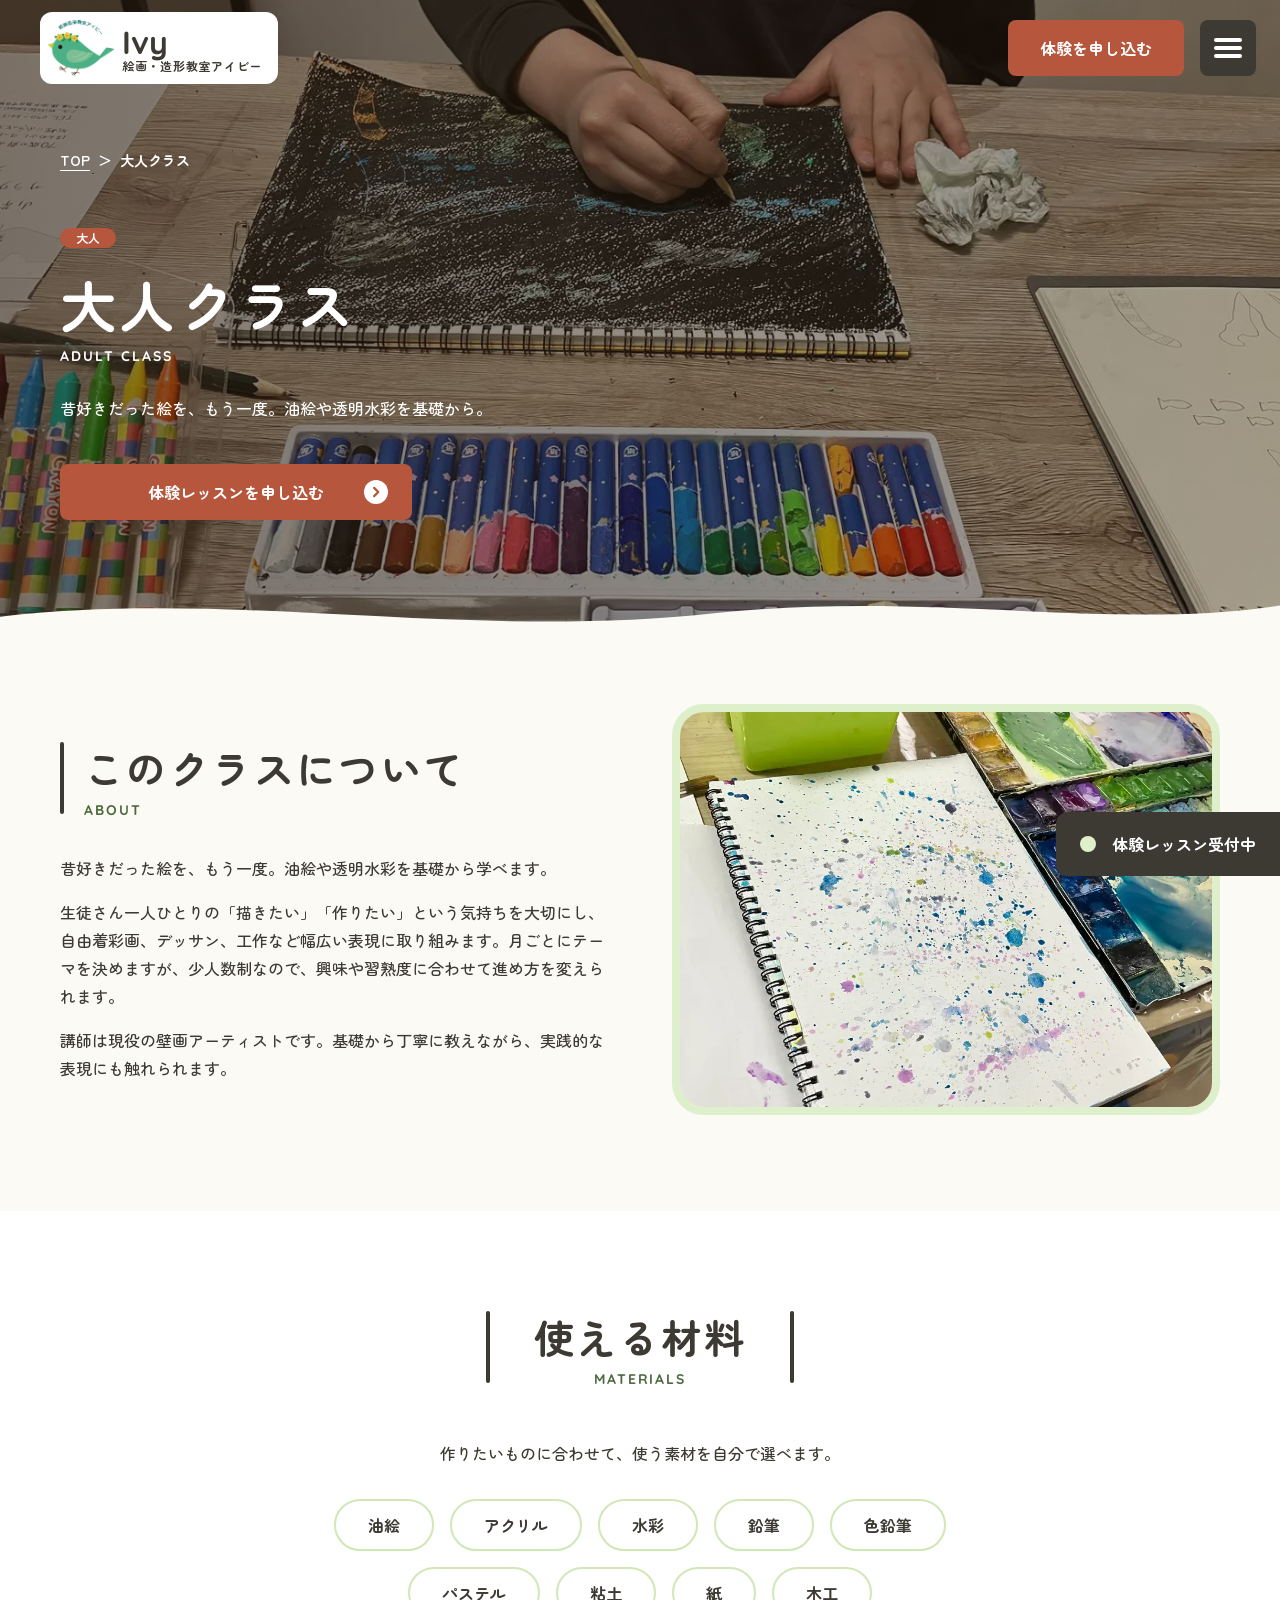
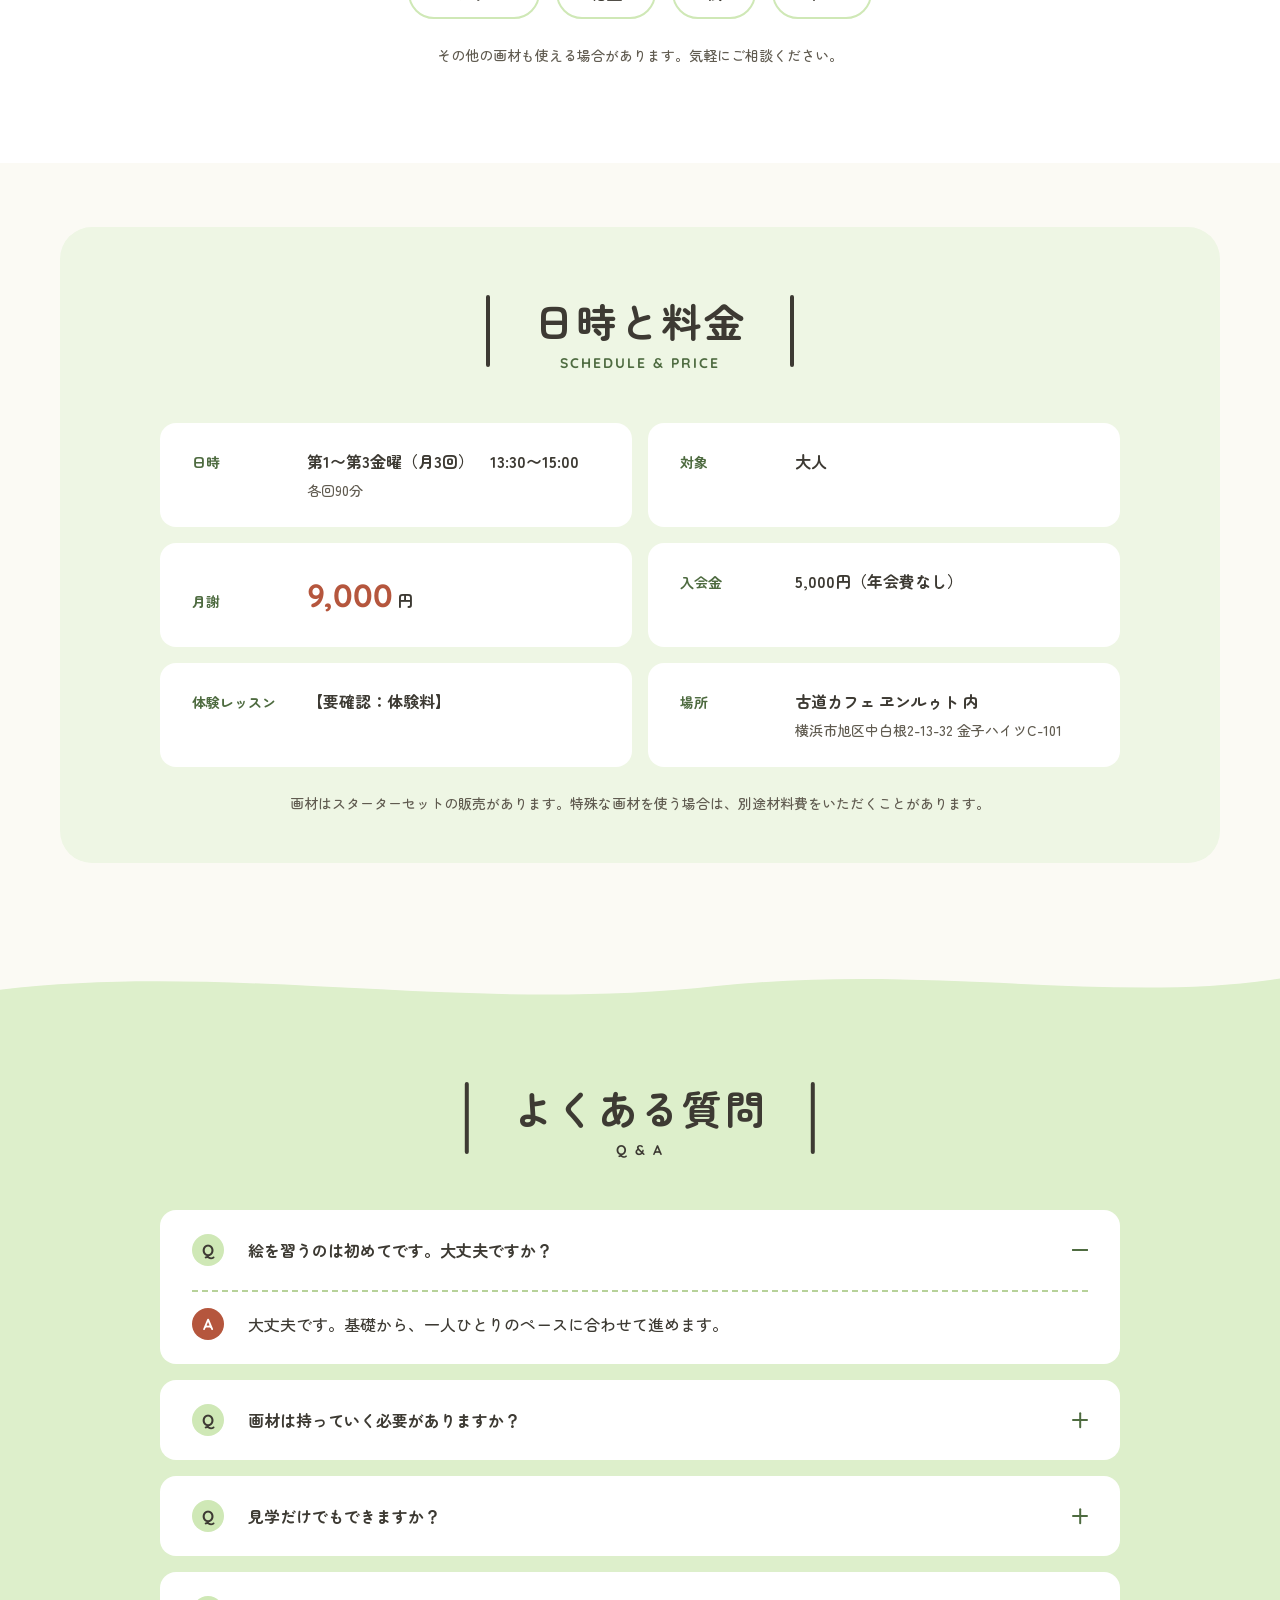
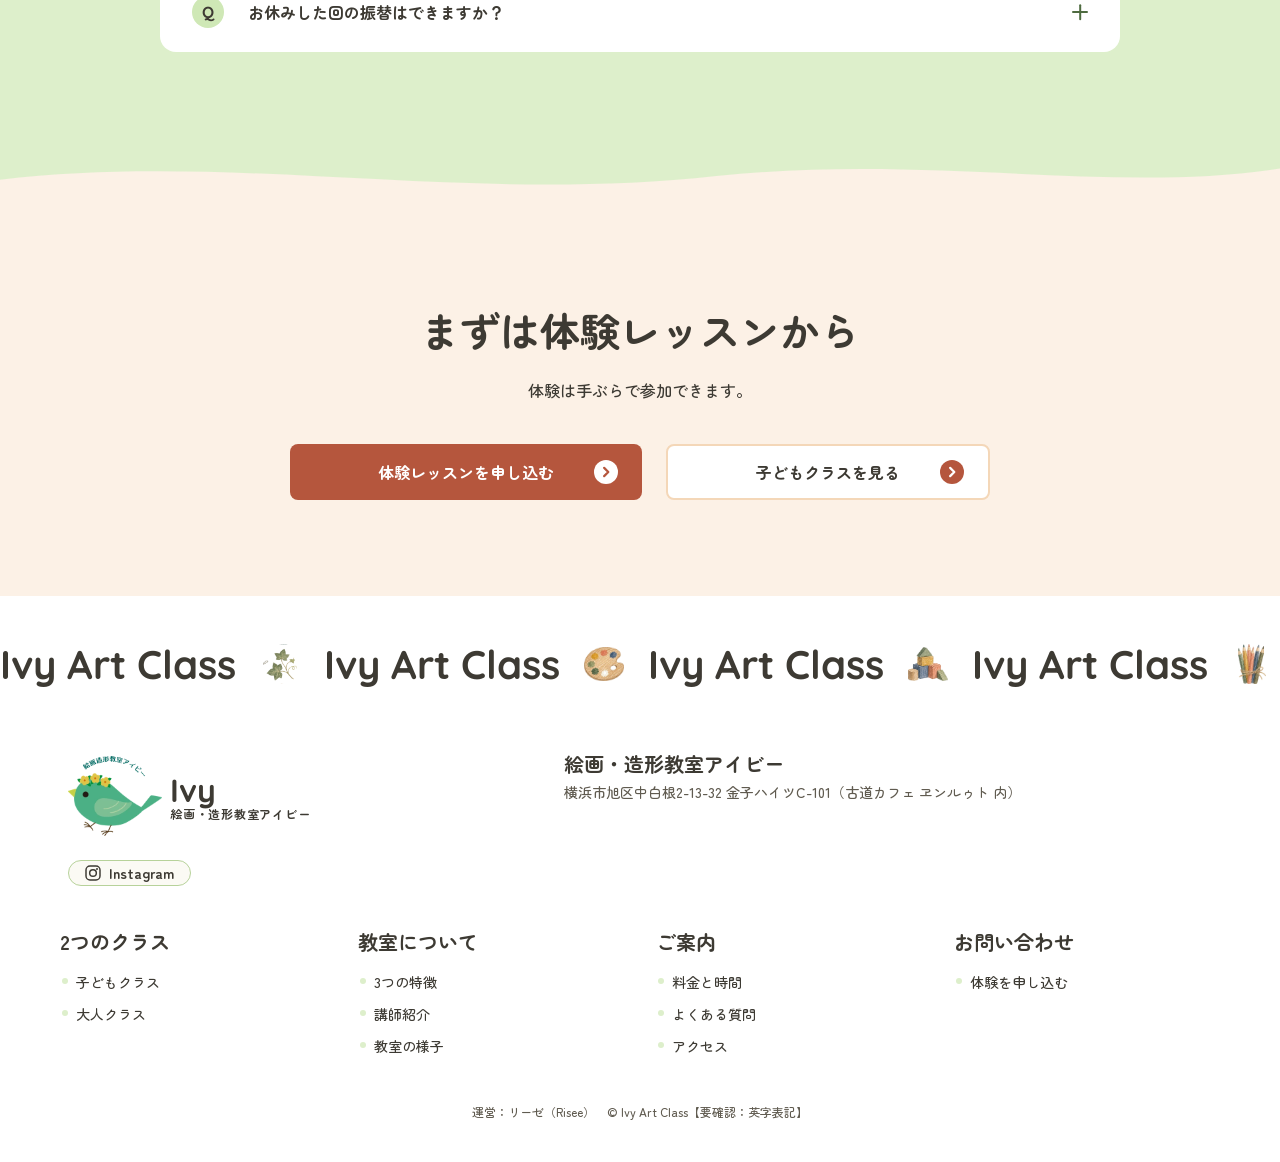
==== commit b7dcd404: "先方の写真とロゴを入れる（TOP・子ども・大人・体験ページ） Co-Authored-By: Claude Opus 5.5 <noreply@anthropic.com>" ====
--- a/adult/index.html
+++ b/adult/index.html
@@ -16,7 +16,7 @@
 <link rel="preconnect" href="https://fonts.googleapis.com">
 <link rel="preconnect" href="https://fonts.gstatic.com" crossorigin>
 <link href="https://fonts.googleapis.com/css2?family=Quicksand:wght@700&family=Zen+Maru+Gothic:wght@500;700&display=swap" rel="stylesheet">
-<link rel="stylesheet" href="../assets/css/style.css?v=g7">
+<link rel="stylesheet" href="../assets/css/style.css?v=g8">
 <link rel="stylesheet" href="../assets/css/sub.css?v=7">
 </head>
 <body>
@@ -28,7 +28,7 @@
 
 <header class="hd" id="top">
   <a class="logo" href="../" aria-label="絵画・造形教室アイビー トップへ">
-    <svg class="logo__leaf"><use href="#leaf"/></svg>
+    <img class="logo__mark" src="../assets/img/logo.webp" alt="" width="283" height="240">
     <span class="logo__txt"><b>Ivy</b><small>絵画・造形教室アイビー</small></span>
   </a>
   <div class="hd__r">
@@ -53,7 +53,7 @@
 
 <main>
 <section class="sub-hero">
-  <img class="sub-hero__bg" src="../assets/img/adult.webp" alt="窓辺の机で、水彩の風景を描いている大人の後ろ姿" width="1100" height="733" fetchpriority="high">
+  <img class="sub-hero__bg" src="../assets/img/ph-scratch.webp" alt="黒く塗ったクレヨンを竹串でけずって描いている手元" width="1400" height="1050" fetchpriority="high">
   <div class="sub-hero__in">
     <ol class="crumbs" aria-label="現在の位置"><li><a href="../">TOP</a></li><li aria-current="page">大人クラス</li></ol>
     <p class="tag tag--accent">大人</p>
@@ -72,7 +72,7 @@
       <p>生徒さん一人ひとりの「描きたい」「作りたい」という気持ちを大切にし、自由着彩画、デッサン、工作など幅広い表現に取り組みます。月ごとにテーマを決めますが、少人数制なので、興味や習熟度に合わせて進め方を変えられます。</p>
       <p>講師は現役の壁画アーティストです。基礎から丁寧に教えながら、実践的な表現にも触れられます。</p>
     </div>
-    <div class="about__ph"><img src="../assets/img/adult2.webp" alt="水彩の風景画に筆を入れる大人の手元" width="900" height="600" loading="lazy"></div>
+    <div class="about__ph"><img src="../assets/img/ph-watercolor.webp" alt="水彩絵の具のパレットと、色を散らした画用紙" width="900" height="1200" loading="lazy"></div>
   </section>
 </div>
 
@@ -134,7 +134,7 @@
   </div></div>
   <div class="ft__main">
     <div class="ft__brand">
-      <a class="logo" href="../"><svg class="logo__leaf"><use href="#leaf"/></svg><span class="logo__txt"><b>Ivy</b><small>絵画・造形教室アイビー</small></span></a>
+      <a class="logo" href="../"><img class="logo__mark" src="../assets/img/logo.webp" alt="" width="283" height="240"><span class="logo__txt"><b>Ivy</b><small>絵画・造形教室アイビー</small></span></a>
       <a class="ft__insta" href="https://www.instagram.com/painting.art.class/" target="_blank" rel="noopener"><svg><use href="#insta"/></svg>Instagram</a>
     </div>
     <div class="ft__addr">
--- a/assets/css/style.css
+++ b/assets/css/style.css
@@ -414,3 +414,8 @@
 /* 文字を16pxにしたので、最後の1〜2文字だけが次の行に落ちないようにする */
 p,summary,h1,h2,h3,dd,li{text-wrap:pretty}
 .faq summary{text-wrap:balance}
+
+/* 先方のロゴ（小鳥）。2026-11-22 葉のアイコンから差し替え */
+.logo__mark{width:auto;height:56px;flex:none}
+.ft__brand .logo__mark{height:80px}
+@media (max-width:767px){.logo__mark{height:48px}.ft__brand .logo__mark{height:64px}}
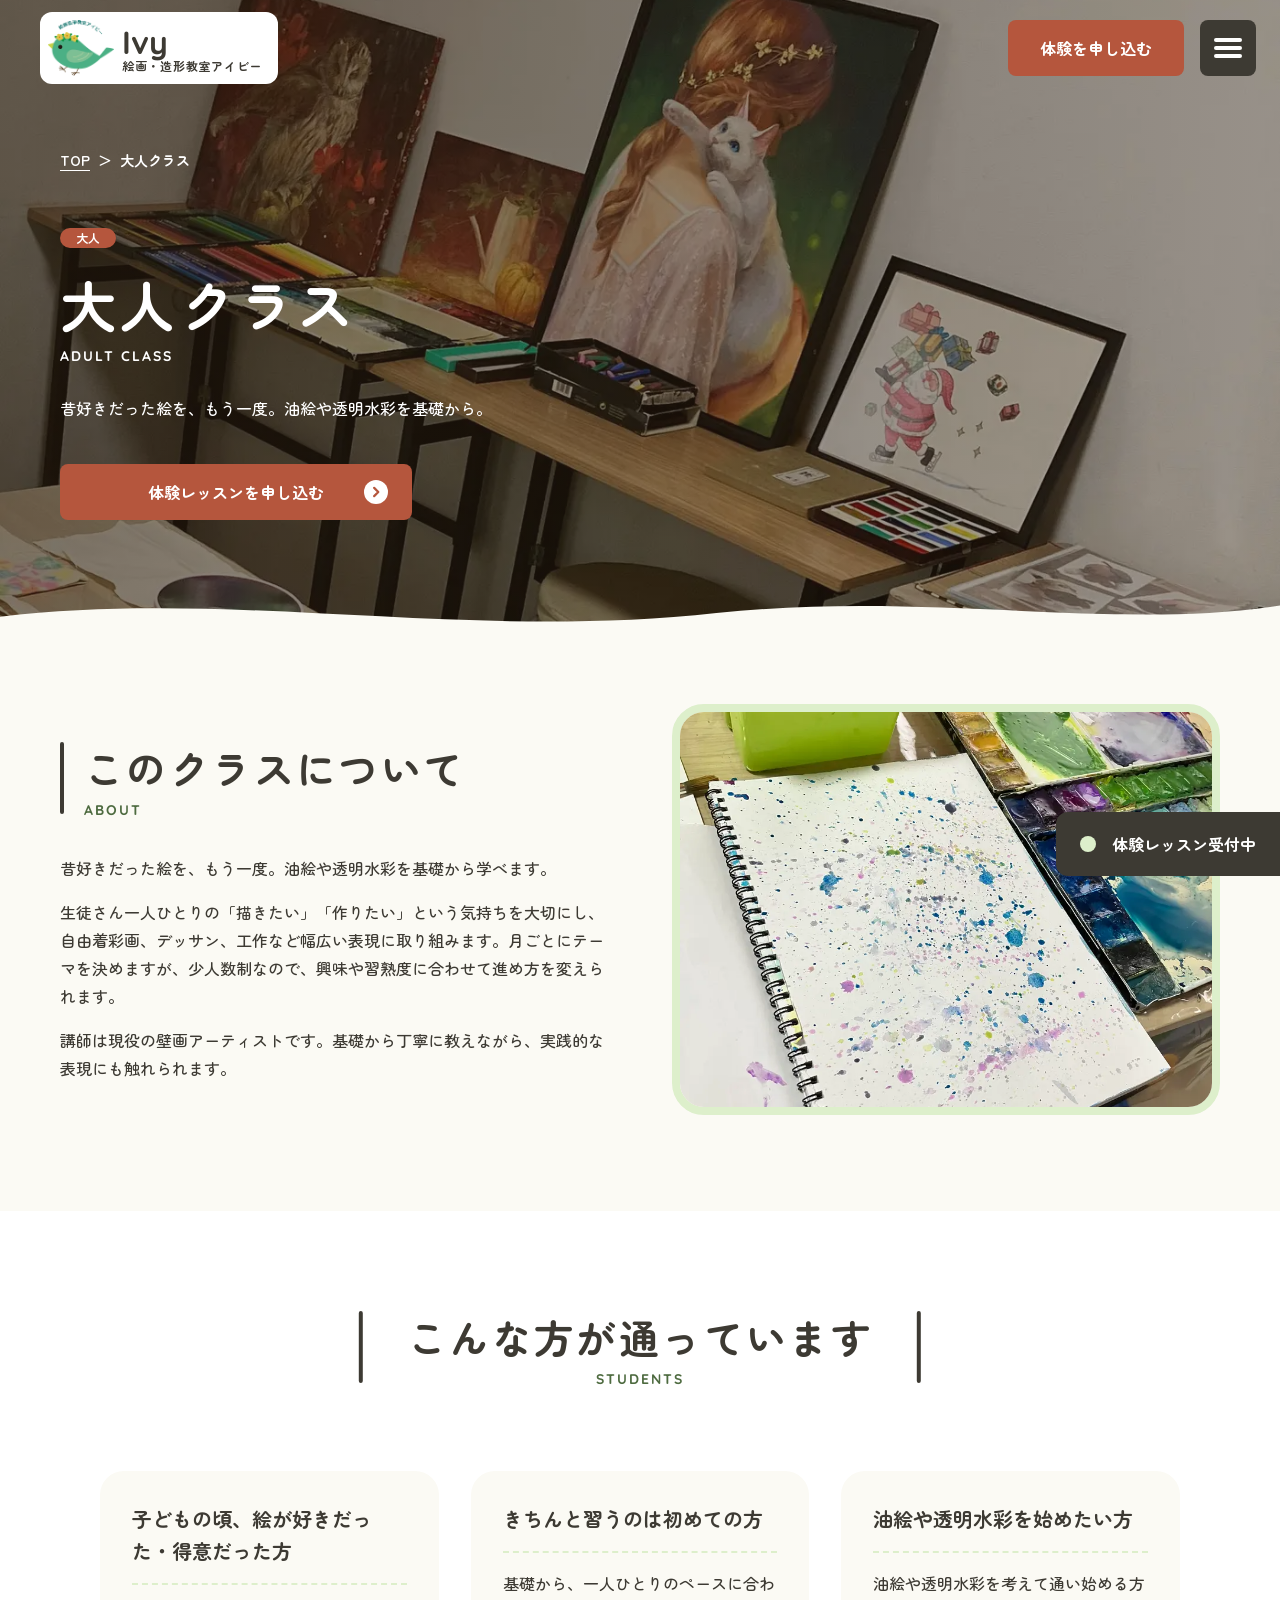
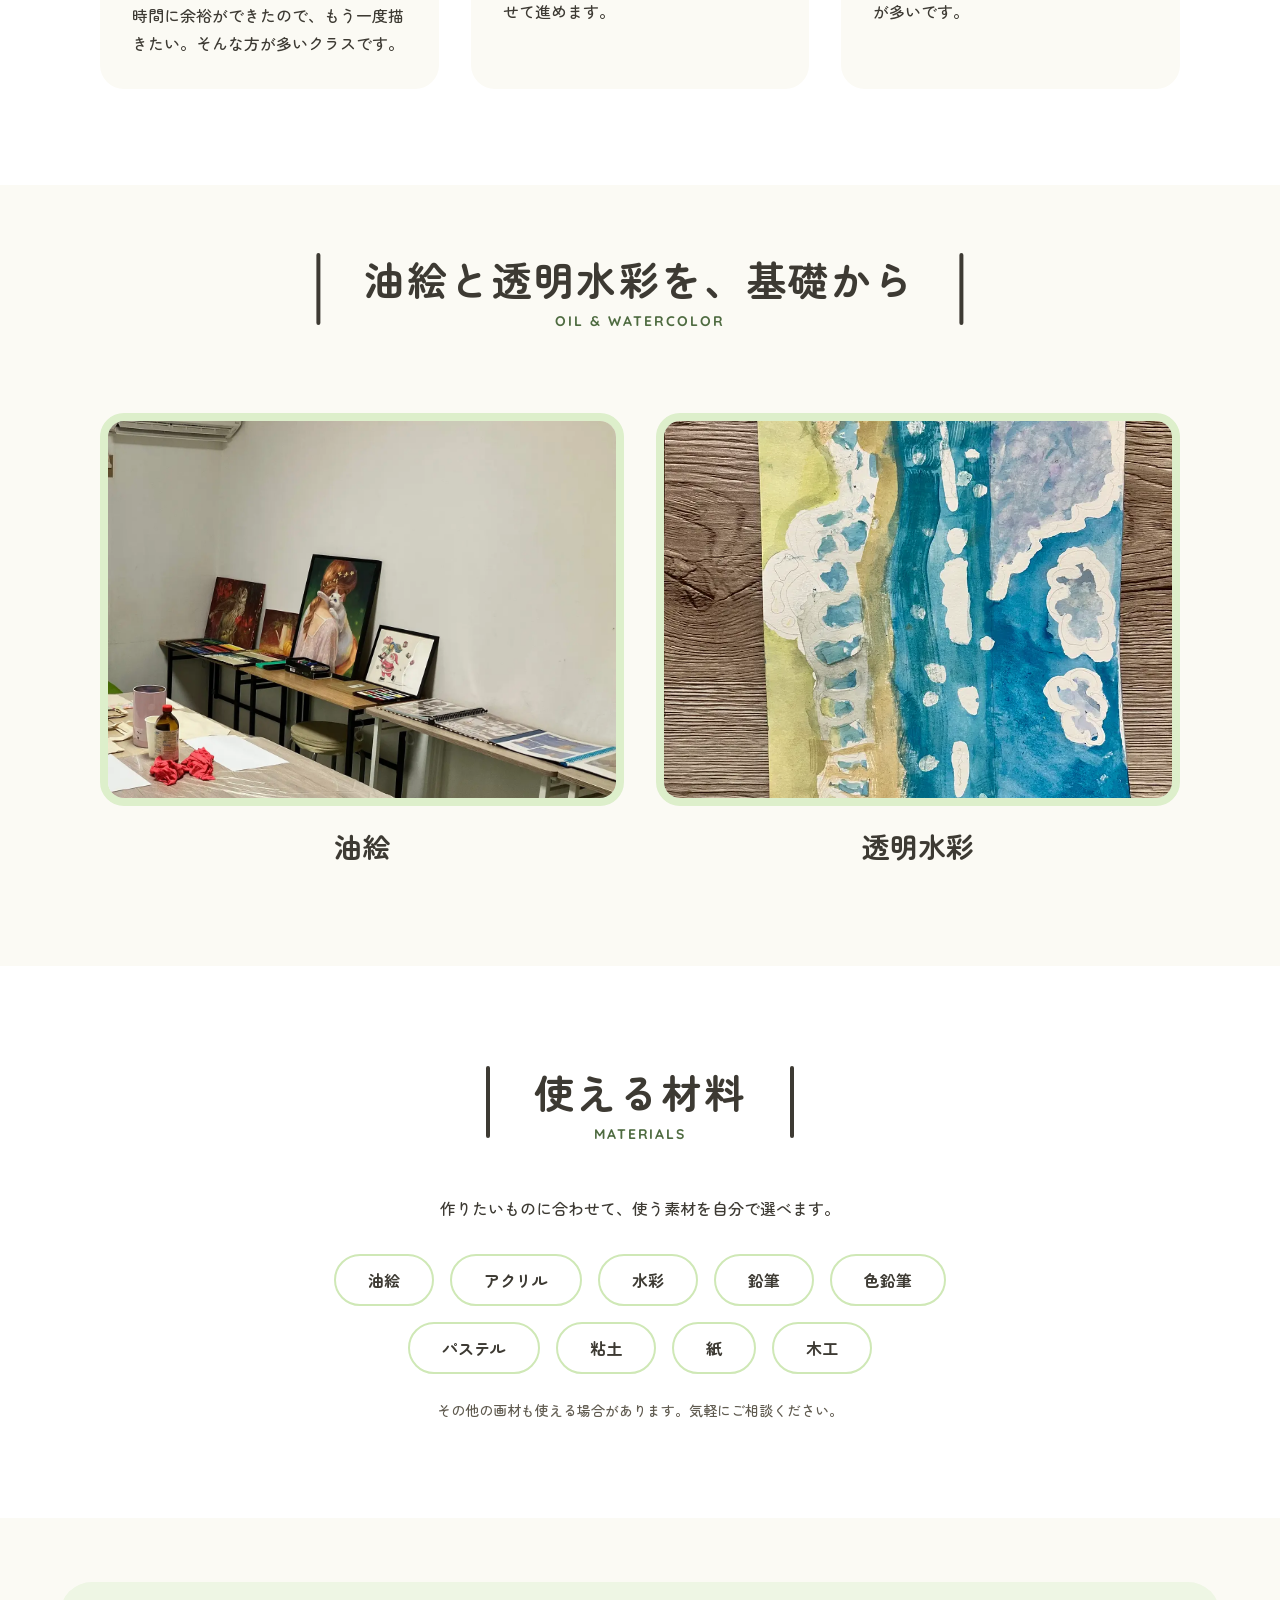
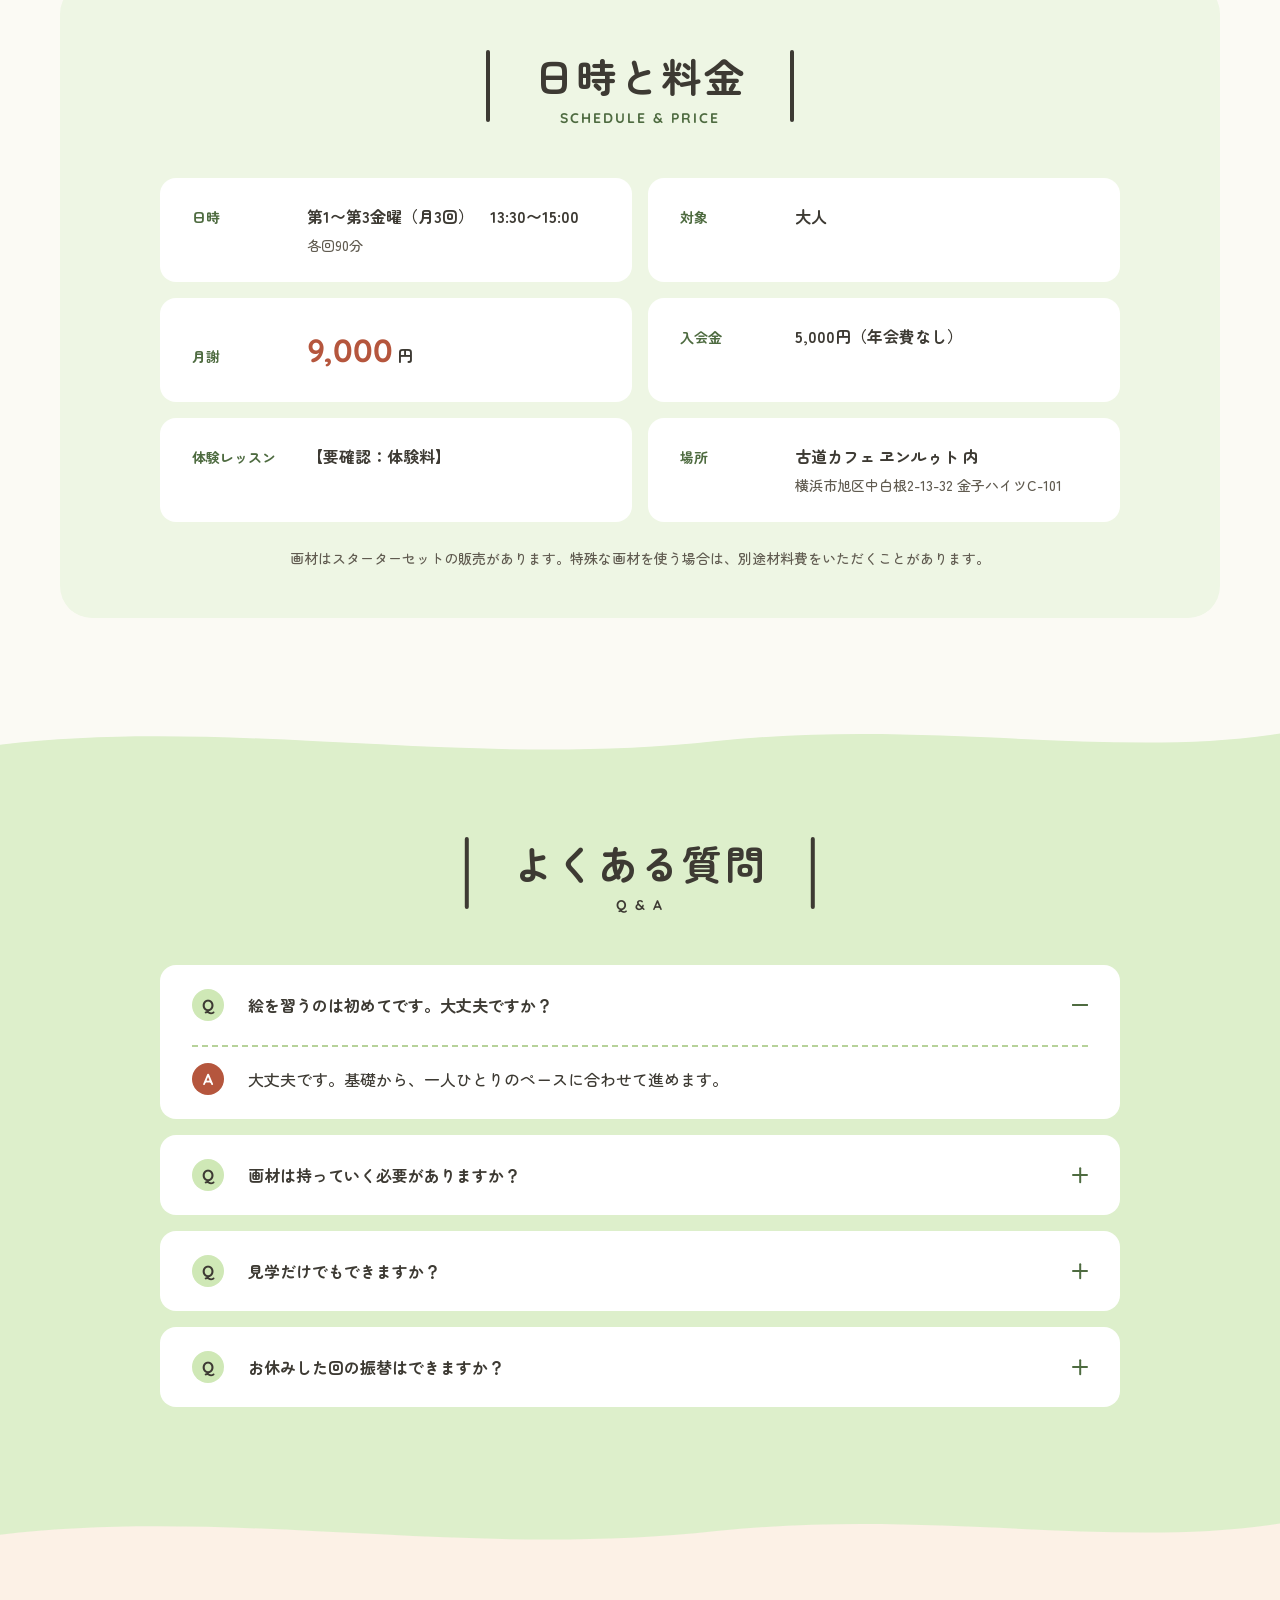
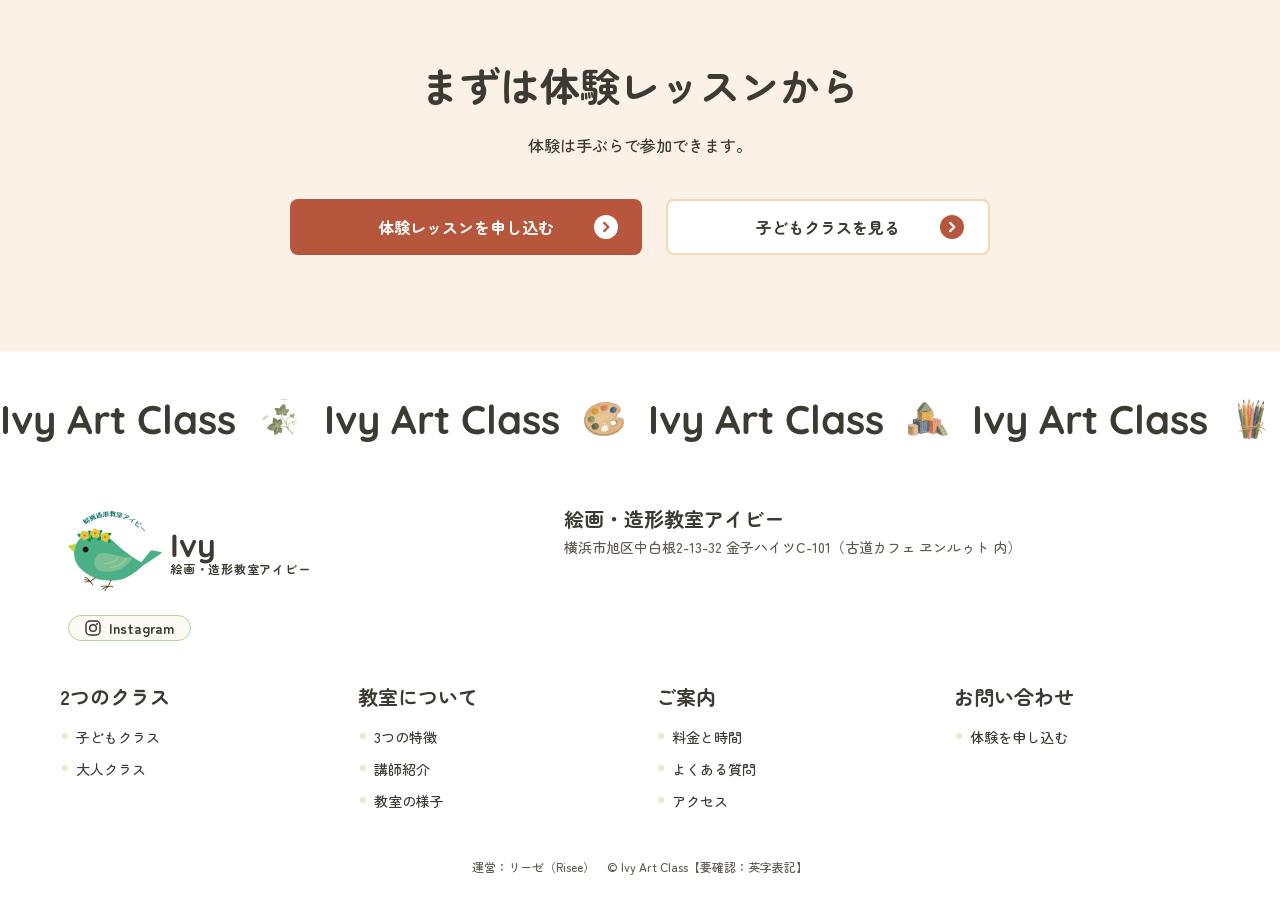
==== commit 6e6f8467: "子ども・大人ページに違いを出す（通っている人・作品・油絵と透明水彩）、イラストを減らして写真に Co-Authored-By: Claude Opus 5.5 <noreply@anthropic.c" ====
--- a/adult/index.html
+++ b/adult/index.html
@@ -16,8 +16,8 @@
 <link rel="preconnect" href="https://fonts.googleapis.com">
 <link rel="preconnect" href="https://fonts.gstatic.com" crossorigin>
 <link href="https://fonts.googleapis.com/css2?family=Quicksand:wght@700&family=Zen+Maru+Gothic:wght@500;700&display=swap" rel="stylesheet">
-<link rel="stylesheet" href="../assets/css/style.css?v=g8">
-<link rel="stylesheet" href="../assets/css/sub.css?v=7">
+<link rel="stylesheet" href="../assets/css/style.css?v=g9">
+<link rel="stylesheet" href="../assets/css/sub.css?v=8">
 </head>
 <body>
 <svg width="0" height="0" class="defs" aria-hidden="true">
@@ -53,7 +53,7 @@
 
 <main>
 <section class="sub-hero">
-  <img class="sub-hero__bg" src="../assets/img/ph-scratch.webp" alt="黒く塗ったクレヨンを竹串でけずって描いている手元" width="1400" height="1050" fetchpriority="high">
+  <img class="sub-hero__bg" src="../assets/img/ph-oil.webp" alt="教室の棚に並べた油絵と画材" width="1400" height="1013" fetchpriority="high">
   <div class="sub-hero__in">
     <ol class="crumbs" aria-label="現在の位置"><li><a href="../">TOP</a></li><li aria-current="page">大人クラス</li></ol>
     <p class="tag tag--accent">大人</p>
@@ -73,6 +73,27 @@
       <p>講師は現役の壁画アーティストです。基礎から丁寧に教えながら、実践的な表現にも触れられます。</p>
     </div>
     <div class="about__ph"><img src="../assets/img/ph-watercolor.webp" alt="水彩絵の具のパレットと、色を散らした画用紙" width="900" height="1200" loading="lazy"></div>
+  </section>
+</div>
+
+<div class="white-band">
+  <section class="sec sec--tight">
+    <header class="head"><h2>こんな方が<br class="only-sp">通っています</h2><p>STUDENTS</p></header>
+    <ul class="fit fit--txt">
+      <li><b>子どもの頃、絵が好きだった・得意だった方</b><p>時間に余裕ができたので、もう一度描きたい。そんな方が多いクラスです。</p></li>
+      <li><b>きちんと習うのは初めての方</b><p>基礎から、一人ひとりのペースに合わせて進めます。</p></li>
+      <li><b>油絵や透明水彩を始めたい方</b><p>油絵や透明水彩を考えて通い始める方が多いです。</p></li>
+    </ul>
+  </section>
+</div>
+
+<div class="cream">
+  <section class="sec">
+    <header class="head"><h2>油絵と透明水彩を、<br class="only-sp">基礎から</h2><p>OIL &amp; WATERCOLOR</p></header>
+    <div class="two-ph">
+      <figure><img src="../assets/img/ph-paintings.webp" alt="教室に並べた油絵や画材" width="1400" height="1050" loading="lazy"><figcaption><b>油絵</b></figcaption></figure>
+      <figure><img src="../assets/img/ph-watercolor2.webp" alt="海と空を描いた絵" width="900" height="1200" loading="lazy"><figcaption><b>透明水彩</b></figcaption></figure>
+    </div>
   </section>
 </div>
 
--- a/assets/css/style.css
+++ b/assets/css/style.css
@@ -419,3 +419,6 @@
 .logo__mark{width:auto;height:56px;flex:none}
 .ft__brand .logo__mark{height:80px}
 @media (max-width:767px){.logo__mark{height:48px}.ft__brand .logo__mark{height:64px}}
+/* 吹き出しの下：イラストを写真に置き換え（2026-11-22） */
+.hello__figs img{aspect-ratio:1;object-fit:cover;border-radius:50%;border:8px solid #fff}
+@media (max-width:1023px){.hello__figs img{border-width:4px}}
--- a/assets/css/sub.css
+++ b/assets/css/sub.css
@@ -99,3 +99,34 @@
 /* 同じ背景が3つ続かないよう、材料のセクションは白にする */
 .white-band{background:#fff;padding:var(--s-4) 0}
 .white-band .sec--tight{padding-top:var(--s-7);padding-bottom:var(--s-7)}
+
+/* こんな子・こんな方が通っています（2026-11-22） */
+.fit{display:grid;grid-template-columns:repeat(3,minmax(0,1fr));gap:var(--s-4);list-style:none;max-width:1080px;margin:var(--s-4) auto 0}
+.fit li{background:#fff;border-radius:24px;overflow:hidden;text-align:center}
+.fit img{display:block;width:100%;aspect-ratio:4/3;object-fit:cover}
+.fit b{display:block;padding:var(--s-3);font-size:var(--h-4);--lh:1.5}
+.white-band .fit li{background:var(--main-pale)}
+.fit--txt li{padding:var(--s-4);text-align:left}
+.fit--txt b{padding:0 0 var(--s-2);border-bottom:2px dashed var(--main);margin-bottom:var(--s-2)}
+.fit--txt p{font-size:16px}
+/* 子どもに育てたい力（アイコンなし） */
+.powers--plain{margin-top:var(--s-4)}
+.powers--plain article{text-align:left;border-top:4px solid var(--main)}
+/* 作品 */
+.works{display:grid;grid-template-columns:repeat(4,minmax(0,1fr));gap:var(--s-3);list-style:none;margin-top:var(--s-4)}
+.works li{display:flex;flex-direction:column;gap:var(--s-1)}
+.works img{display:block;width:100%;aspect-ratio:1;object-fit:cover;border-radius:16px;border:4px solid var(--main)}
+.works span{font-size:14px;font-weight:700;text-align:center}
+/* 油絵と透明水彩 */
+.two-ph{display:grid;grid-template-columns:repeat(2,minmax(0,1fr));gap:var(--s-4);max-width:1080px;margin:var(--s-4) auto 0}
+.two-ph img{display:block;width:100%;aspect-ratio:4/3;object-fit:cover;border-radius:24px;border:8px solid var(--main)}
+.two-ph figcaption{margin-top:var(--s-2);text-align:center}
+.two-ph figcaption b{font-size:var(--h-3)}
+@media (max-width:1023px){
+  .fit,.two-ph{grid-template-columns:minmax(0,1fr);gap:var(--s-3)}
+  .works{grid-template-columns:repeat(2,minmax(0,1fr));gap:var(--s-2)}
+  .two-ph img{border-width:4px}
+}
+/* 写真の顔が切れないように */
+.sub-hero__bg{object-position:50% 30%}
+.green-band{background:var(--main-pale2);padding:var(--s-4) 0}
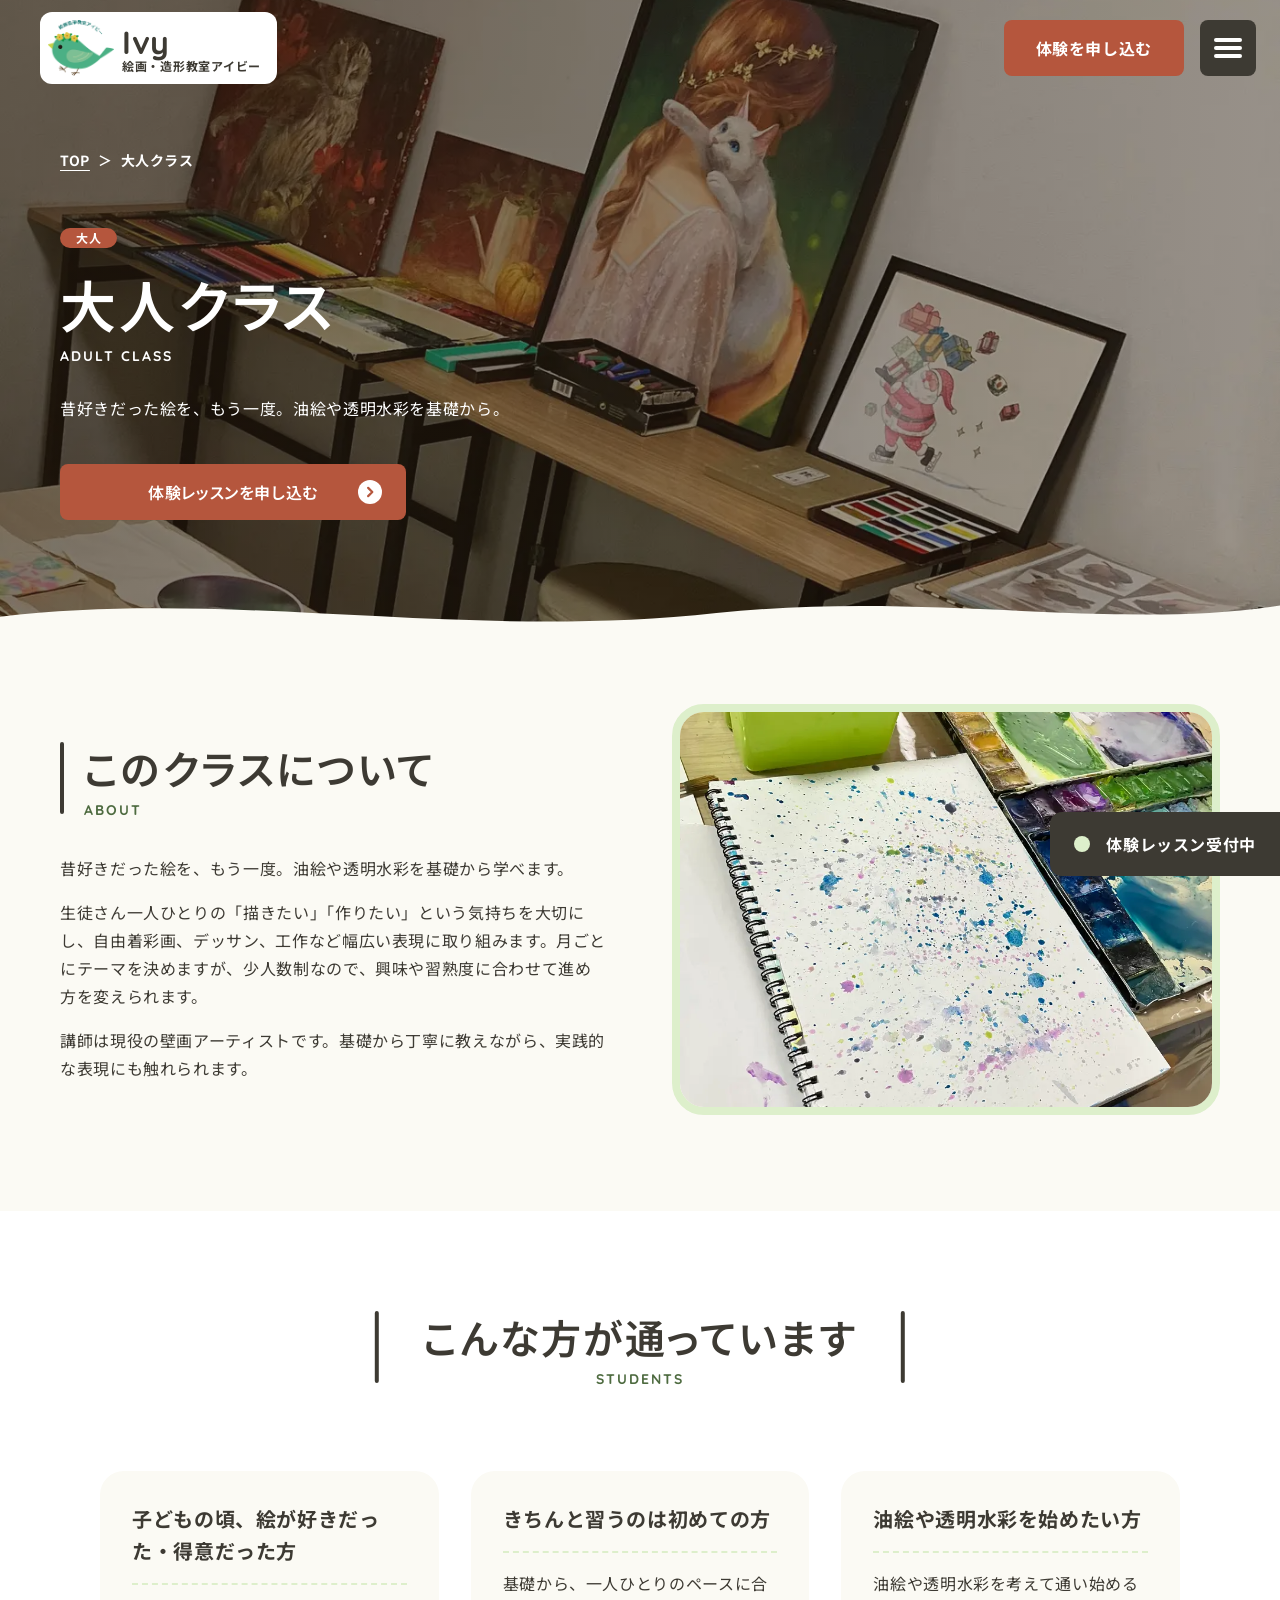
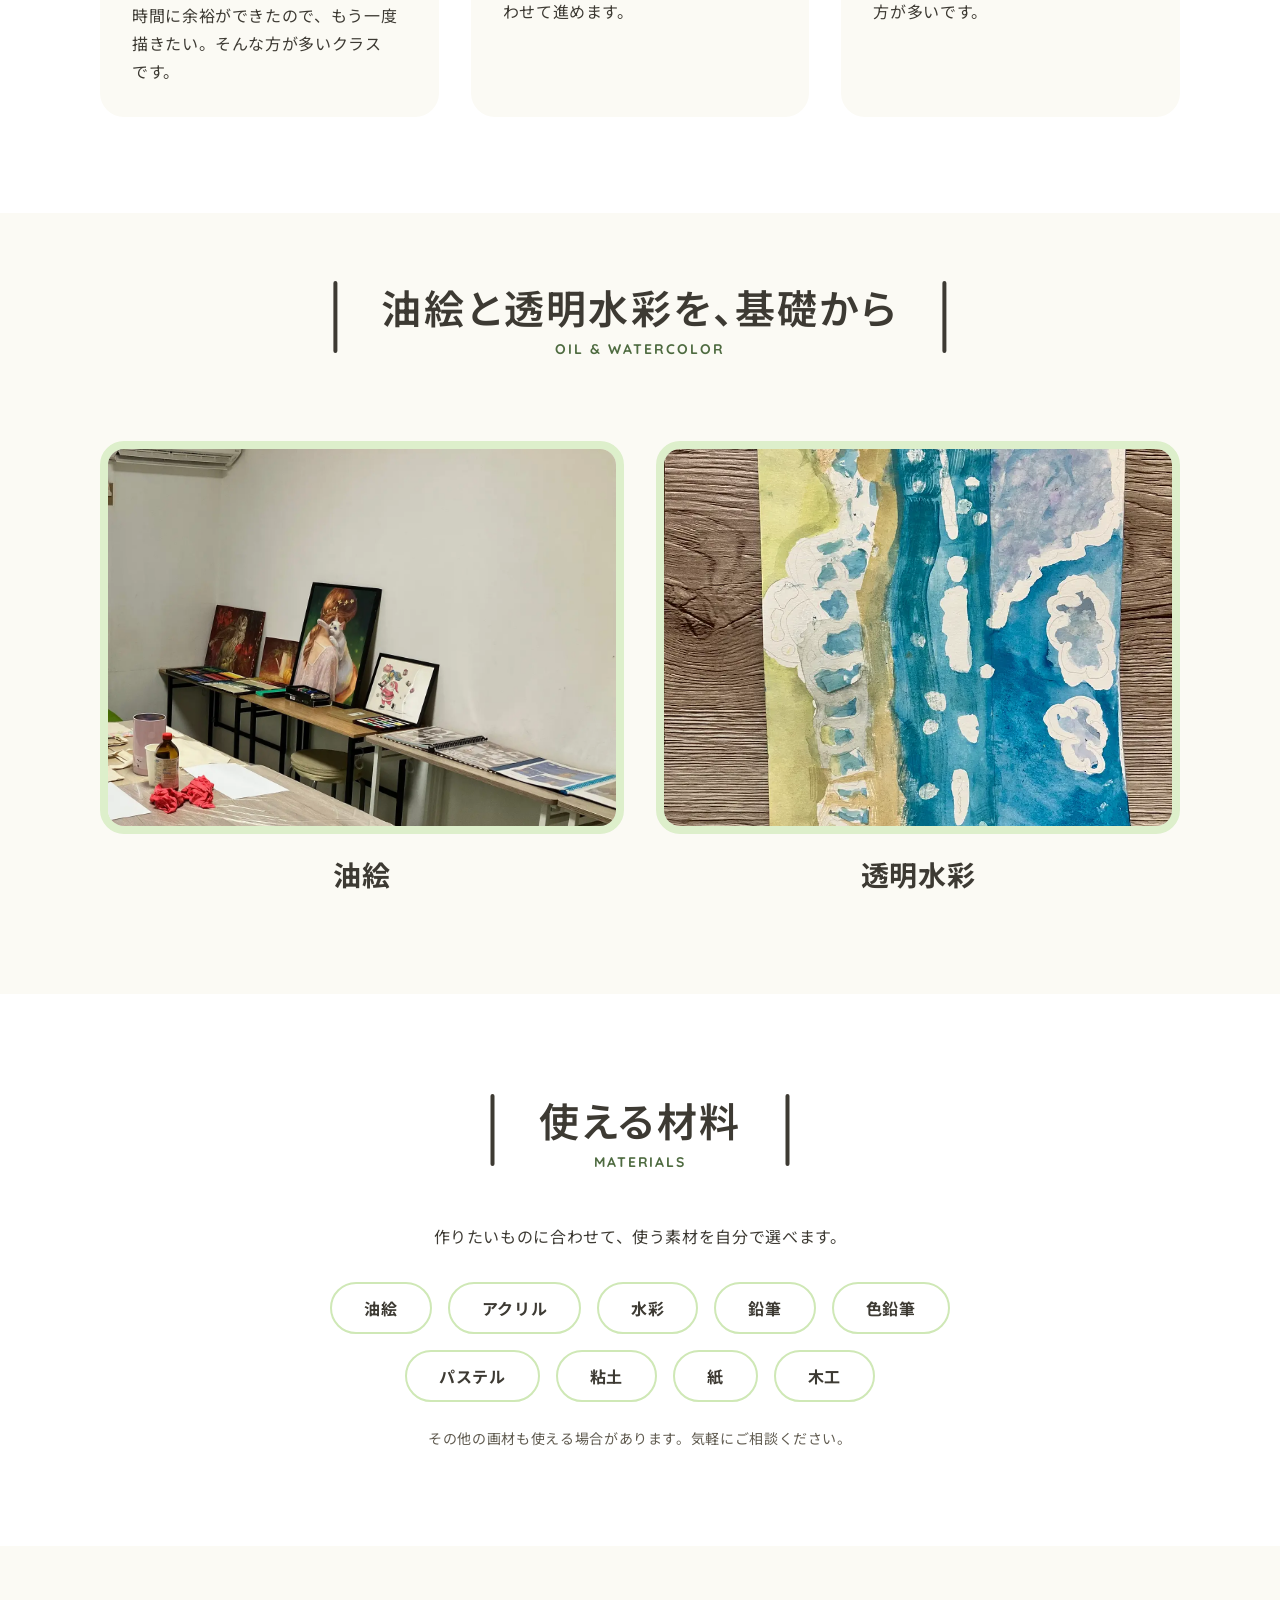
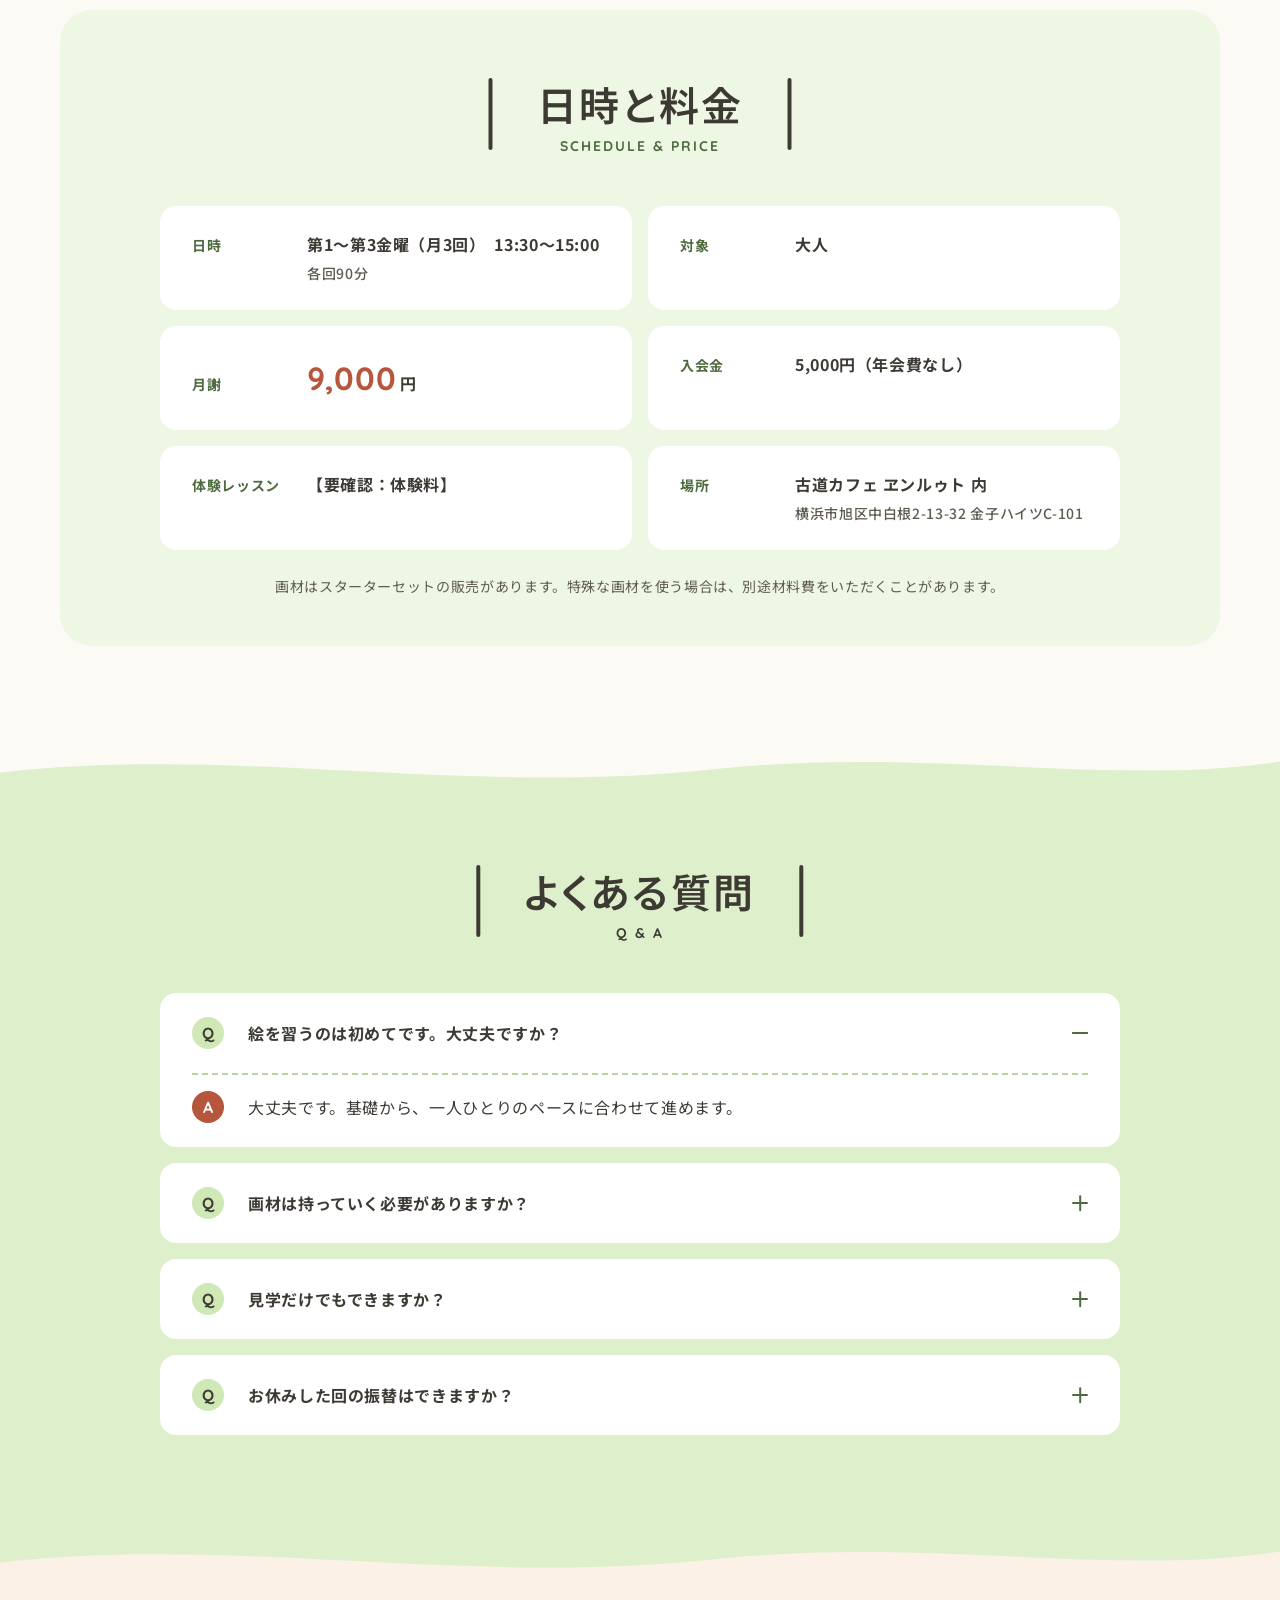
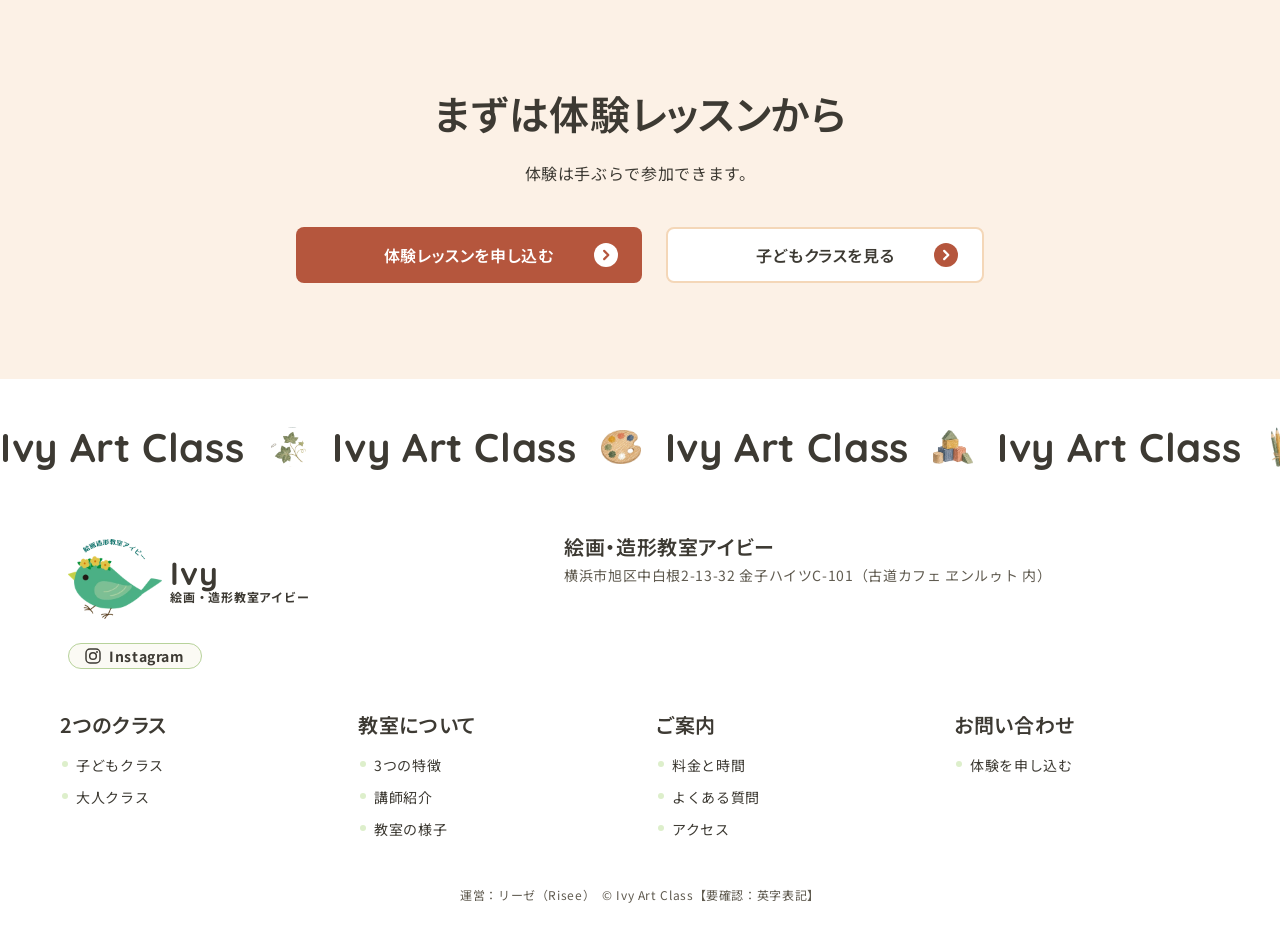
==== commit c877c23b: "文字を Noto Sans JP に変更し、字間を調整 Co-Authored-By: Claude Opus 5.5 <noreply@anthropic.com>" ====
--- a/adult/index.html
+++ b/adult/index.html
@@ -15,9 +15,9 @@
 <meta name="twitter:card" content="summary_large_image">
 <link rel="preconnect" href="https://fonts.googleapis.com">
 <link rel="preconnect" href="https://fonts.gstatic.com" crossorigin>
-<link href="https://fonts.googleapis.com/css2?family=Quicksand:wght@700&family=Zen+Maru+Gothic:wght@500;700&display=swap" rel="stylesheet">
-<link rel="stylesheet" href="../assets/css/style.css?v=g9">
-<link rel="stylesheet" href="../assets/css/sub.css?v=8">
+<link href="https://fonts.googleapis.com/css2?family=Quicksand:wght@700&family=Noto+Sans+JP:wght@400;500;600;700&display=swap" rel="stylesheet">
+<link rel="stylesheet" href="../assets/css/style.css?v=g11">
+<link rel="stylesheet" href="../assets/css/sub.css?v=9">
 </head>
 <body>
 <svg width="0" height="0" class="defs" aria-hidden="true">
--- a/assets/css/style.css
+++ b/assets/css/style.css
@@ -14,7 +14,7 @@
 @media (max-width:767px){:root{--h-1:36px;--h-2:28px;--h-3:20px;--h-4:18px}}
 *{box-sizing:border-box;margin:0;padding:0}
 html{scroll-padding-top:var(--s-9)}
-body{font-family:"Zen Maru Gothic",sans-serif;font-weight:500;color:var(--ink);background:#fff;--lh:1.75;font-size:16px;-webkit-font-smoothing:antialiased;overflow-x:clip}
+body{font-family:"Noto Sans JP",sans-serif;font-weight:400;letter-spacing:.04em;color:var(--ink);background:#fff;--lh:1.75;font-size:16px;-webkit-font-smoothing:antialiased;overflow-x:clip}
 img{display:block;max-width:100%;height:auto}
 a{color:inherit;text-decoration:none}
 ul{list-style:none}
@@ -66,11 +66,11 @@
 .hero{position:relative;height:960px;background:#fff;overflow:hidden}
 .hero__copy{position:absolute;z-index:2;left:clamp(40px,calc(40px + (100vw - 1024px) * .096),80px);top:112px;width:520px}
 .hero__palette{position:absolute;right:var(--s-4);top:0;width:120px}
-.hero__catch{margin-top:120px;font-size:var(--h-1);font-weight:700;letter-spacing:0;--lh:1.5;white-space:nowrap}
+.hero__catch{margin-top:120px;font-size:var(--h-1);font-weight:700;letter-spacing:.06em;--lh:1.5;white-space:nowrap}
 .nw{white-space:nowrap}
 .hero__catch span{display:block;padding-bottom:var(--s-1);margin-bottom:var(--s-2);border-bottom:2px dashed var(--main)}
-.hero__catch span:first-child{font-size:var(--h-3);letter-spacing:.12em;border:0;padding:0;margin-bottom:var(--s-xs)}
-.hero__sub{font-size:16px;font-weight:700;--lh:1.75}
+.hero__catch span:first-child{font-size:var(--h-3);letter-spacing:.08em;border:0;padding:0;margin-bottom:var(--s-xs)}
+.hero__sub{font-size:16px;font-weight:500;--lh:1.75}
 .hero__cta{margin-top:var(--s-3)}
 .hero__ils{display:flex;justify-content:space-between;align-items:flex-end;margin-top:var(--s-3);width:400px;padding-left:var(--s-6)}
 .hero__ils img:first-child{width:80px}.hero__ils img:last-child{width:176px}
@@ -99,7 +99,7 @@
 .pl img{width:100%;height:118%;max-width:none;object-fit:cover}
 .tag{display:inline-block;padding:0 var(--s-2);margin-top:var(--s-3);border-radius:99px;font-size:12px;font-weight:700}
 .tag--main{background:var(--main-dk);color:var(--ink)}.tag--accent{background:var(--accent);color:#fff}
-.class h3{font-size:var(--h-3);letter-spacing:.08em;margin-top:var(--s-1)}
+.class h3{font-size:var(--h-3);letter-spacing:.06em;margin-top:var(--s-1)}
 .class>p:not(.tag){min-height:56px}
 
 .hello{display:grid;grid-template-columns:minmax(0,1fr) minmax(0,1fr);gap:var(--s-5) var(--s-7);max-width:1320px;width:calc(100% - 120px);margin:0 auto;padding:var(--s-9) 0 0}
@@ -110,7 +110,7 @@
 .hello__photos>img:nth-child(3){left:0;top:320px;width:min(280px,54%);aspect-ratio:28/20;transform:rotate(-3deg)}
 .hello__photos>img.hello__deco{left:66%;top:0;width:112px;padding:0;background:none;border-radius:0;aspect-ratio:auto}
 .hello__txt{padding-top:var(--s-7)}
-.hello h2{font-size:var(--h-3);letter-spacing:.1em}
+.hello h2{font-size:var(--h-3);letter-spacing:.08em}
 .hello h2 span{display:block;max-width:440px;padding-bottom:var(--s-1);margin-bottom:var(--s-2);border-bottom:2px dashed #fff}
 .hello__txt>p{margin:var(--s-3) 0 var(--s-5);--lh:2;max-width:560px}
 .hello__figs{grid-column:1/-1;display:flex;justify-content:space-around;align-items:flex-end;padding-bottom:var(--s-4)}
@@ -157,7 +157,7 @@
 .teacher__band{position:relative;height:520px;display:flex;flex-direction:column;align-items:center;justify-content:center;color:#fff;text-align:center;overflow:hidden;background:var(--shade)}
 .teacher__bg{position:absolute;inset:-10% 0;background:linear-gradient(rgba(43,29,16,.6),rgba(43,29,16,.6)),url(../img/mural.webp) center/cover}
 .teacher__band>:not(.teacher__bg){position:relative;z-index:1}
-.teacher__band h2{font-size:var(--h-2);letter-spacing:.12em}
+.teacher__band h2{font-size:var(--h-2);letter-spacing:.08em}
 .teacher__band .en{color:#fff;margin-bottom:var(--s-3)}
 .teacher__band>.teacher__wave{position:absolute;left:0;bottom:-1px;width:100%;height:40px}
 .teacher__body{padding:var(--s-6) var(--s-3) var(--s-7)}
@@ -422,3 +422,9 @@
 /* 吹き出しの下：イラストを写真に置き換え（2026-11-22） */
 .hello__figs img{aspect-ratio:1;object-fit:cover;border-radius:50%;border:8px solid #fff}
 @media (max-width:1023px){.hello__figs img{border-width:4px}}
+
+/* 11/23 文字を Noto Sans JP に。見出しは詰め組み（palt）で字間を整える */
+h1,h2,h3,h4,.btn,.hero__catch{font-weight:600;font-feature-settings:"palt"}
+.en,.head p,.hero__scroll span{font-feature-settings:normal}
+.logo__txt small,.hd__cta{white-space:nowrap}
+@media (max-width:767px){.logo__txt small{letter-spacing:0}.hd__cta{letter-spacing:0}}
